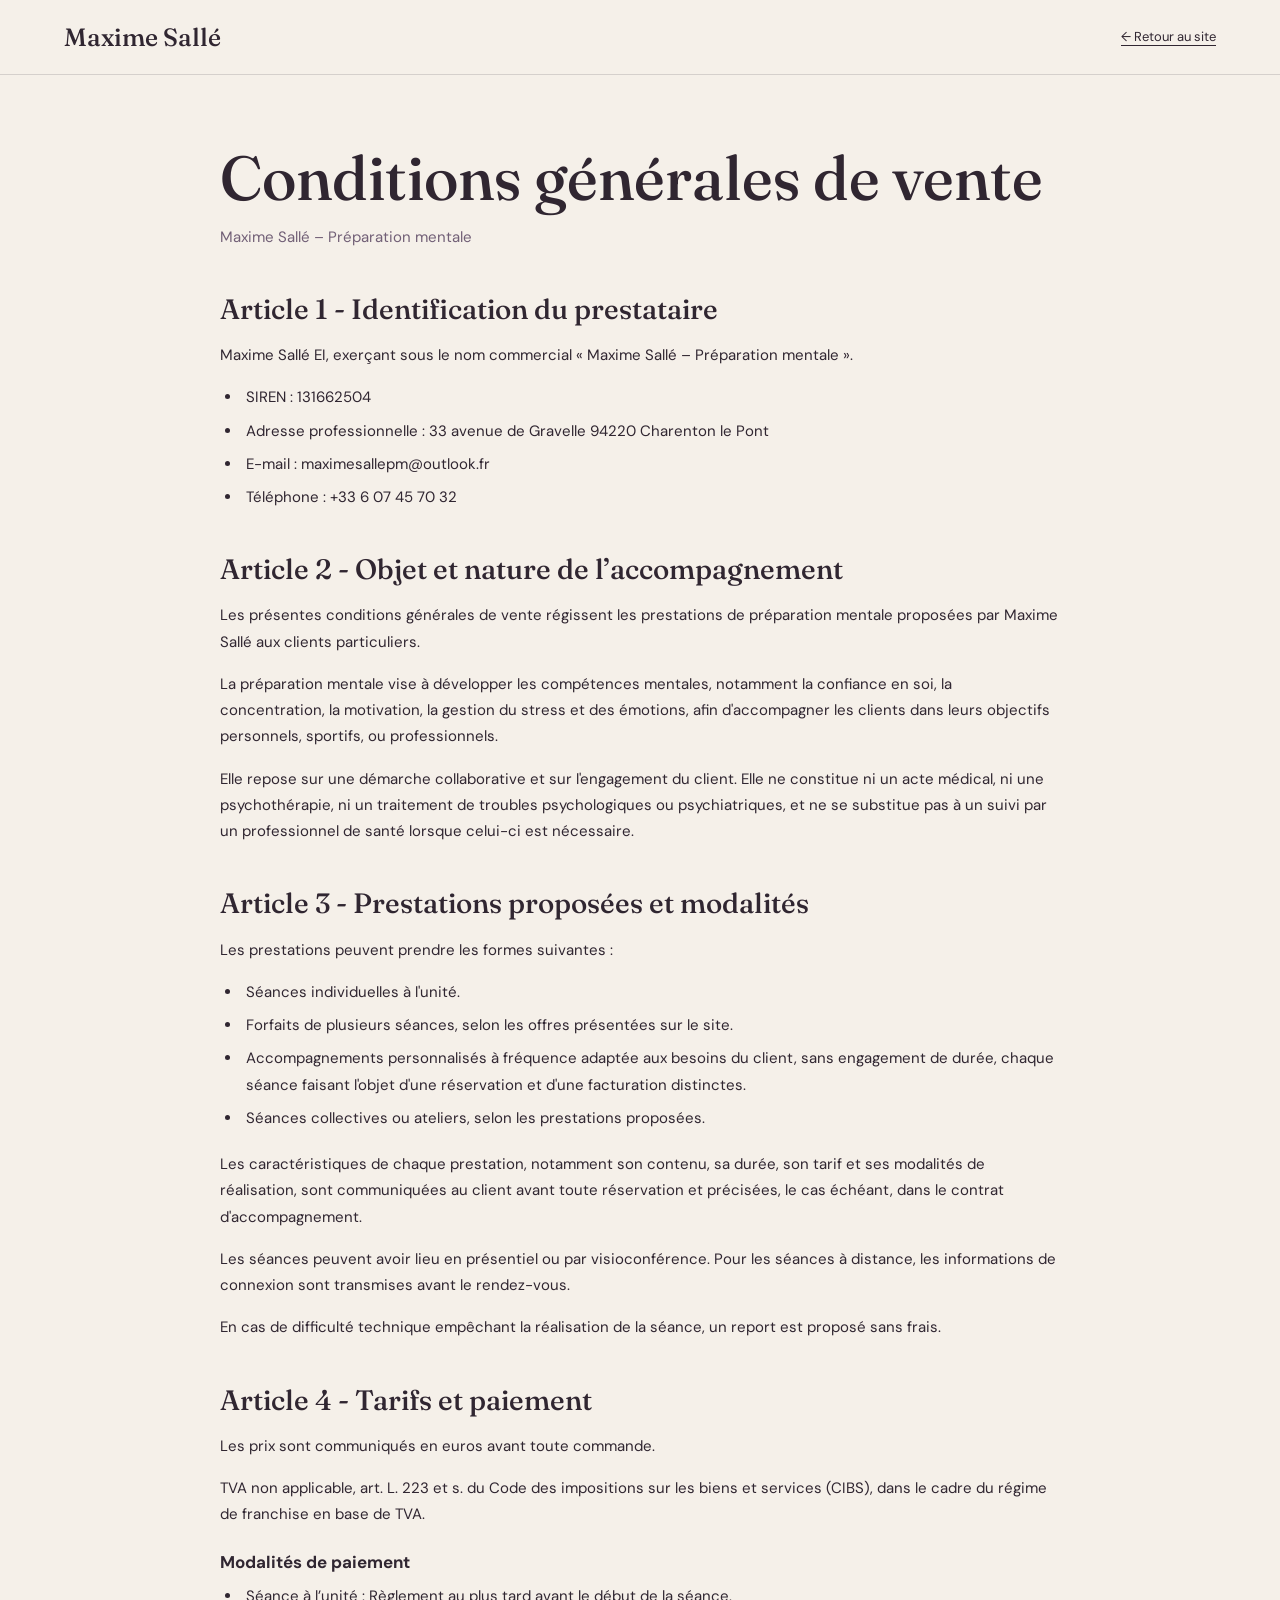
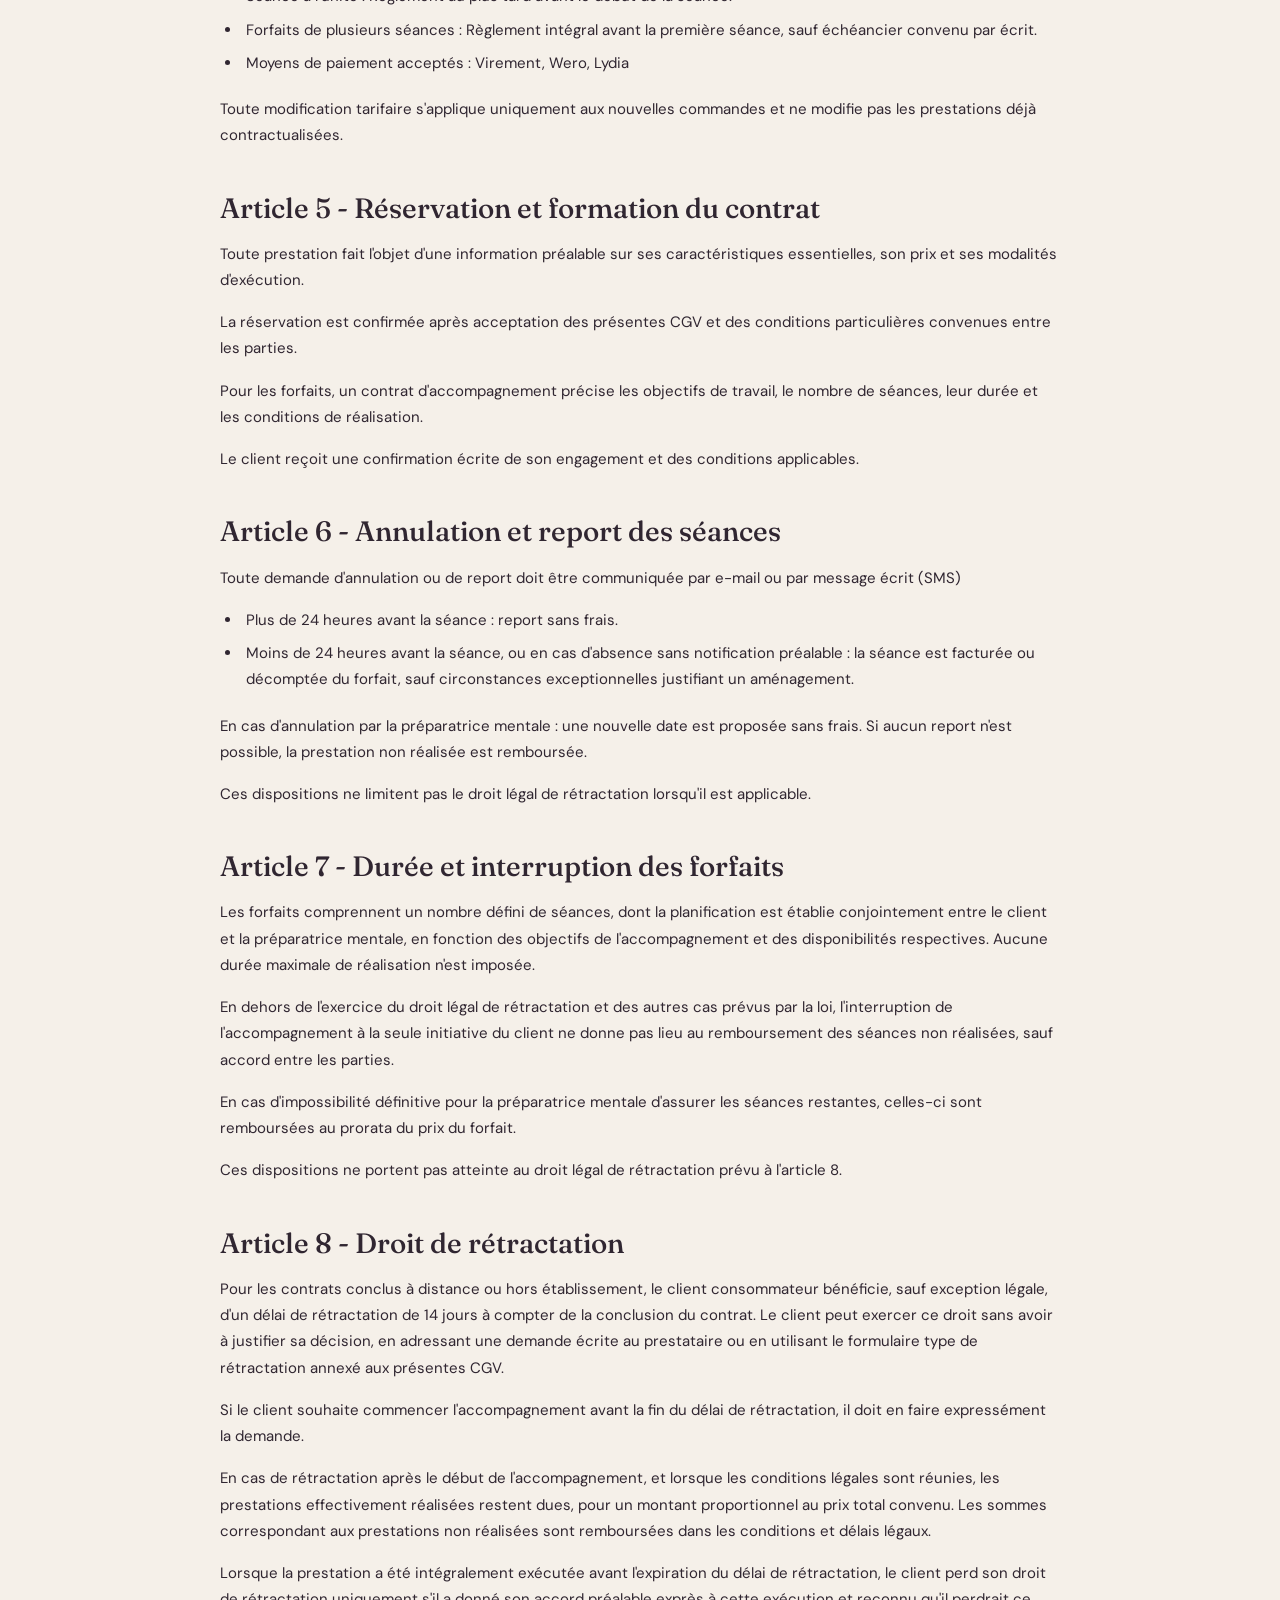
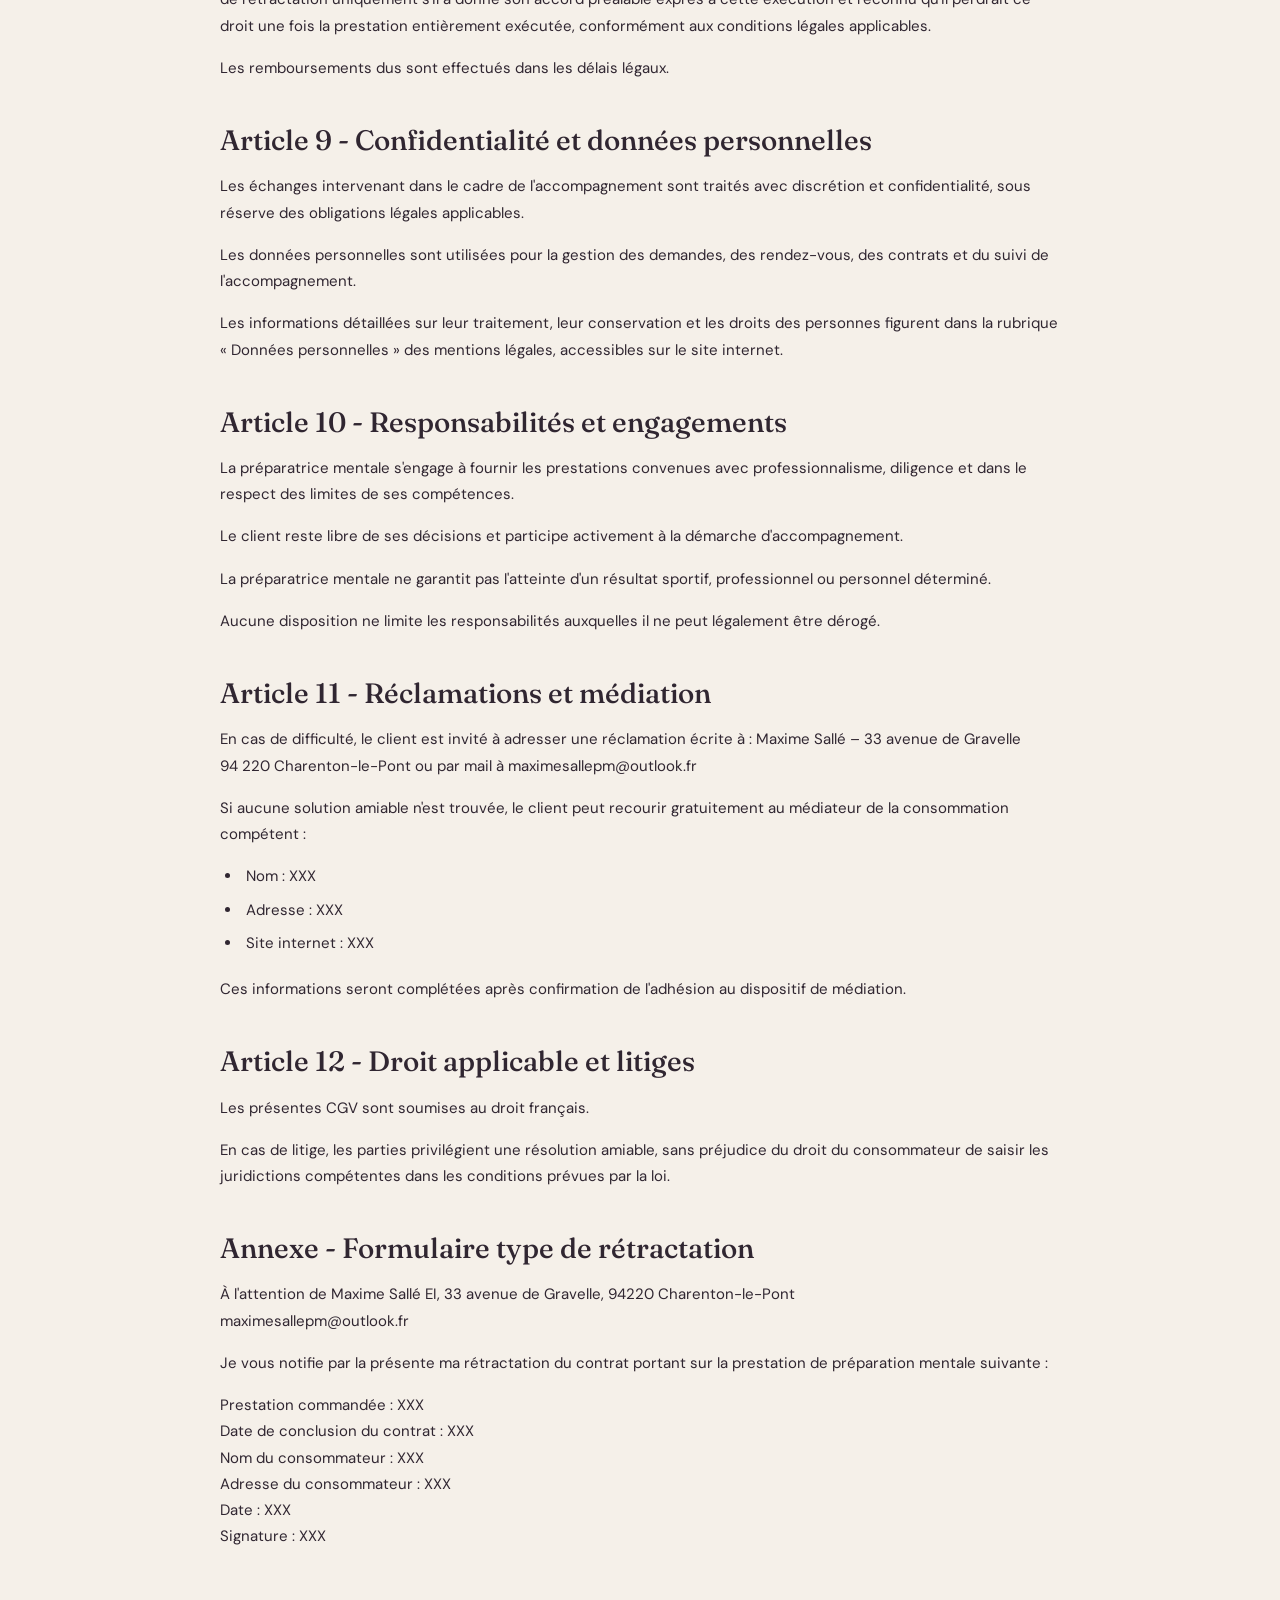
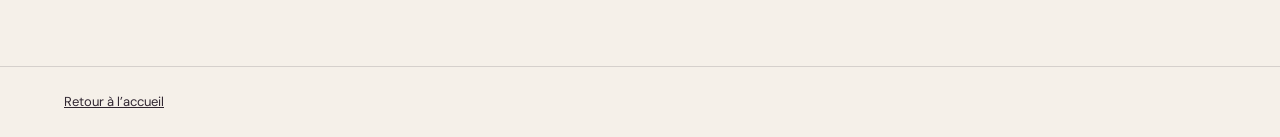
==== cgv.html @ 6e0a3f3b "Update cgv.html" ====
<!doctype html>
<html lang="fr">
<head>
<meta charset="utf-8">
<meta name="viewport" content="width=device-width,initial-scale=1">
<title>CGV — Maxime Sallé | Préparation mentale</title>
<meta name="description" content="Conditions générales de vente des prestations de préparation mentale de Maxime Sallé.">
<link rel="preconnect" href="https://fonts.googleapis.com">
<link rel="preconnect" href="https://fonts.gstatic.com" crossorigin>
<link href="https://fonts.googleapis.com/css2?family=DM+Sans:wght@400;500;600;700&family=Fraunces:opsz,wght@9..144,400;9..144,500;9..144,600&display=swap" rel="stylesheet">
<style>
:root{--paper:#f5f0e9;--ink:#302631;--coral:#e86d55;--serif:Fraunces,Georgia,serif;--sans:"DM Sans",Arial,sans-serif}
*{box-sizing:border-box}html{scroll-behavior:smooth}body{margin:0;background:var(--paper);color:var(--ink);font:400 15px/1.75 var(--sans)}
header{padding:22px clamp(22px,5vw,80px);border-bottom:1px solid rgba(48,38,49,.16);display:flex;justify-content:space-between;align-items:center;gap:20px}
.brand{font:500 25px/1.2 var(--serif);text-decoration:none;color:inherit}.back{font-size:13px;color:inherit;text-decoration:underline;text-underline-offset:4px}
main{max-width:890px;margin:0 auto;padding:65px 25px 100px}h1,h2{font-family:var(--serif);font-weight:500;line-height:1.22}h1{font-size:clamp(38px,5vw,62px);margin:0 0 8px}h2{font-size:clamp(22px,3vw,28px);margin:42px 0 16px}h3{font-size:17px;margin:20px 0 6px}p{margin:0 0 16px}ul{padding-left:22px;margin:0 0 20px}li{padding-left:4px;margin-bottom:7px}.subtitle{color:#715f76;margin-bottom:35px}footer{padding:24px clamp(22px,5vw,80px);border-top:1px solid rgba(48,38,49,.16);font-size:13px}footer a{color:inherit}
@media(max-width:700px){header{padding:20px 23px}.brand{font-size:21px}main{padding:44px 23px 70px}}
</style>
</head><body>
<header><a class="brand" href="index.html">Maxime Sallé</a><a class="back" href="index.html">← Retour au site</a></header>
<main><h1>Conditions générales de vente</h1>
<p class="subtitle">Maxime Sallé – Préparation mentale</p>
<h2>Article 1 - Identification du prestataire</h2>
<p>Maxime Sallé EI, exerçant sous le nom commercial « Maxime Sallé – Préparation mentale ».</p>
<ul>
<li>SIREN : 131662504</li>
<li>Adresse professionnelle : 33 avenue de Gravelle 94220 Charenton le Pont</li>
<li>E-mail : maximesallepm@outlook.fr</li>
<li>Téléphone : +33 6 07 45 70 32</li>
</ul>
<h2>Article 2 - Objet et nature de l’accompagnement</h2>
<p>Les présentes conditions générales de vente régissent les prestations de préparation mentale proposées par Maxime Sallé aux clients particuliers.</p>
<p>La préparation mentale vise à développer les compétences mentales, notamment la confiance en soi, la concentration, la motivation, la gestion du stress et des émotions, afin d&#x27;accompagner les clients dans leurs objectifs personnels, sportifs, ou professionnels.</p>
<p>Elle repose sur une démarche collaborative et sur l&#x27;engagement du client. Elle ne constitue ni un acte médical, ni une psychothérapie, ni un traitement de troubles psychologiques ou psychiatriques, et ne se substitue pas à un suivi par un professionnel de santé lorsque celui-ci est nécessaire.</p>
<h2>Article 3 - Prestations proposées et modalités</h2>
<p>Les prestations peuvent prendre les formes suivantes :</p>
<ul>
<li>Séances individuelles à l&#x27;unité.</li>
<li>Forfaits de plusieurs séances, selon les offres présentées sur le site.</li>
<li>Accompagnements personnalisés à fréquence adaptée aux besoins du client, sans engagement de durée, chaque séance faisant l&#x27;objet d&#x27;une réservation et d&#x27;une facturation distinctes.</li>
<li>Séances collectives ou ateliers, selon les prestations proposées.</li>
</ul>
<p>Les caractéristiques de chaque prestation, notamment son contenu, sa durée, son tarif et ses modalités de réalisation, sont communiquées au client avant toute réservation et précisées, le cas échéant, dans le contrat d&#x27;accompagnement.</p>
<p>Les séances peuvent avoir lieu en présentiel ou par visioconférence. Pour les séances à distance, les informations de connexion sont transmises avant le rendez-vous.</p>
<p>En cas de difficulté technique empêchant la réalisation de la séance, un report est proposé sans frais.</p>
<h2>Article 4 - Tarifs et paiement</h2>
<p>Les prix sont communiqués en euros avant toute commande.</p>
<p>TVA non applicable, art. L. 223 et s. du Code des impositions sur les biens et services (CIBS), dans le cadre du régime de franchise en base de TVA.</p>
<h3>Modalités de paiement</h3>
<ul>
<li>Séance à l’unité : Règlement au plus tard avant le début de la séance.</li>
<li>Forfaits de plusieurs séances : Règlement intégral avant la première séance, sauf échéancier convenu par écrit.</li>
<li>Moyens de paiement acceptés : Virement, Wero, Lydia</li>
</ul>
<p>Toute modification tarifaire s&#x27;applique uniquement aux nouvelles commandes et ne modifie pas les prestations déjà contractualisées.</p>
<h2>Article 5 - Réservation et formation du contrat</h2>
<p>Toute prestation fait l&#x27;objet d&#x27;une information préalable sur ses caractéristiques essentielles, son prix et ses modalités d&#x27;exécution.</p>
<p>La réservation est confirmée après acceptation des présentes CGV et des conditions particulières convenues entre les parties.</p>
<p>Pour les forfaits, un contrat d&#x27;accompagnement précise les objectifs de travail, le nombre de séances, leur durée et les conditions de réalisation.</p>
<p>Le client reçoit une confirmation écrite de son engagement et des conditions applicables.</p>
<h2>Article 6 - Annulation et report des séances</h2>
<p>Toute demande d&#x27;annulation ou de report doit être communiquée par e-mail ou par message écrit (SMS)</p>
<ul>
<li>Plus de 24 heures avant la séance : report sans frais.</li>
<li>Moins de 24 heures avant la séance, ou en cas d&#x27;absence sans notification préalable : la séance est facturée ou décomptée du forfait, sauf circonstances exceptionnelles justifiant un aménagement.</li>
</ul>
<p>En cas d&#x27;annulation par la préparatrice mentale : une nouvelle date est proposée sans frais. Si aucun report n&#x27;est possible, la prestation non réalisée est remboursée.</p>
<p>Ces dispositions ne limitent pas le droit légal de rétractation lorsqu&#x27;il est applicable.</p>
<h2>Article 7 - Durée et interruption des forfaits</h2>
<p>Les forfaits comprennent un nombre défini de séances, dont la planification est établie conjointement entre le client et la préparatrice mentale, en fonction des objectifs de l&#x27;accompagnement et des disponibilités respectives. Aucune durée maximale de réalisation n&#x27;est imposée.</p>
<p>En dehors de l&#x27;exercice du droit légal de rétractation et des autres cas prévus par la loi, l&#x27;interruption de l&#x27;accompagnement à la seule initiative du client ne donne pas lieu au remboursement des séances non réalisées, sauf accord entre les parties.</p>
<p>En cas d&#x27;impossibilité définitive pour la préparatrice mentale d&#x27;assurer les séances restantes, celles-ci sont remboursées au prorata du prix du forfait.</p>
<p>Ces dispositions ne portent pas atteinte au droit légal de rétractation prévu à l&#x27;article 8.</p>
<h2>Article 8 - Droit de rétractation</h2>
<p>Pour les contrats conclus à distance ou hors établissement, le client consommateur bénéficie, sauf exception légale, d&#x27;un délai de rétractation de 14 jours à compter de la conclusion du contrat. Le client peut exercer ce droit sans avoir à justifier sa décision, en adressant une demande écrite au prestataire ou en utilisant le formulaire type de rétractation annexé aux présentes CGV.</p>
<p>Si le client souhaite commencer l&#x27;accompagnement avant la fin du délai de rétractation, il doit en faire expressément la demande.</p>
<p>En cas de rétractation après le début de l&#x27;accompagnement, et lorsque les conditions légales sont réunies, les prestations effectivement réalisées restent dues, pour un montant proportionnel au prix total convenu. Les sommes correspondant aux prestations non réalisées sont remboursées dans les conditions et délais légaux.</p>
<p>Lorsque la prestation a été intégralement exécutée avant l&#x27;expiration du délai de rétractation, le client perd son droit de rétractation uniquement s&#x27;il a donné son accord préalable exprès à cette exécution et reconnu qu&#x27;il perdrait ce droit une fois la prestation entièrement exécutée, conformément aux conditions légales applicables.</p>
<p>Les remboursements dus sont effectués dans les délais légaux.</p>
<h2>Article 9 - Confidentialité et données personnelles</h2>
<p>Les échanges intervenant dans le cadre de l&#x27;accompagnement sont traités avec discrétion et confidentialité, sous réserve des obligations légales applicables.</p>
<p>Les données personnelles sont utilisées pour la gestion des demandes, des rendez-vous, des contrats et du suivi de l&#x27;accompagnement.</p>
<p>Les informations détaillées sur leur traitement, leur conservation et les droits des personnes figurent dans la rubrique « Données personnelles » des mentions légales, accessibles sur le site internet.</p>
<h2>Article 10 - Responsabilités et engagements</h2>
<p>La préparatrice mentale s&#x27;engage à fournir les prestations convenues avec professionnalisme, diligence et dans le respect des limites de ses compétences.</p>
<p>Le client reste libre de ses décisions et participe activement à la démarche d&#x27;accompagnement.</p>
<p>La préparatrice mentale ne garantit pas l&#x27;atteinte d&#x27;un résultat sportif, professionnel ou personnel déterminé.</p>
<p>Aucune disposition ne limite les responsabilités auxquelles il ne peut légalement être dérogé.</p>
<h2>Article 11 - Réclamations et médiation</h2>
<p>En cas de difficulté, le client est invité à adresser une réclamation écrite à : Maxime Sallé – 33 avenue de Gravelle 94 220 Charenton-le-Pont ou par mail à maximesallepm@outlook.fr</p>
<p>Si aucune solution amiable n&#x27;est trouvée, le client peut recourir gratuitement au médiateur de la consommation compétent :</p>
<ul>
<li>Nom : XXX</li>
<li>Adresse : XXX</li>
<li>Site internet : XXX</li>
</ul>
<p>Ces informations seront complétées après confirmation de l&#x27;adhésion au dispositif de médiation.</p>
<h2>Article 12 - Droit applicable et litiges</h2>
<p>Les présentes CGV sont soumises au droit français.</p>
<p>En cas de litige, les parties privilégient une résolution amiable, sans préjudice du droit du consommateur de saisir les juridictions compétentes dans les conditions prévues par la loi.</p>
<h2>Annexe - Formulaire type de rétractation</h2>
<p>À l&#x27;attention de Maxime Sallé EI, 33 avenue de Gravelle, 94220 Charenton-le-Pont<br>maximesallepm@outlook.fr</p>
<p>Je vous notifie par la présente ma rétractation du contrat portant sur la prestation de préparation mentale suivante :</p>
<p>Prestation commandée : XXX<br>Date de conclusion du contrat : XXX<br>Nom du consommateur : XXX<br>Adresse du consommateur : XXX<br>Date : XXX<br>Signature : XXX</p>
</main><footer><a href="index.html">Retour à l’accueil</a></footer></body></html>
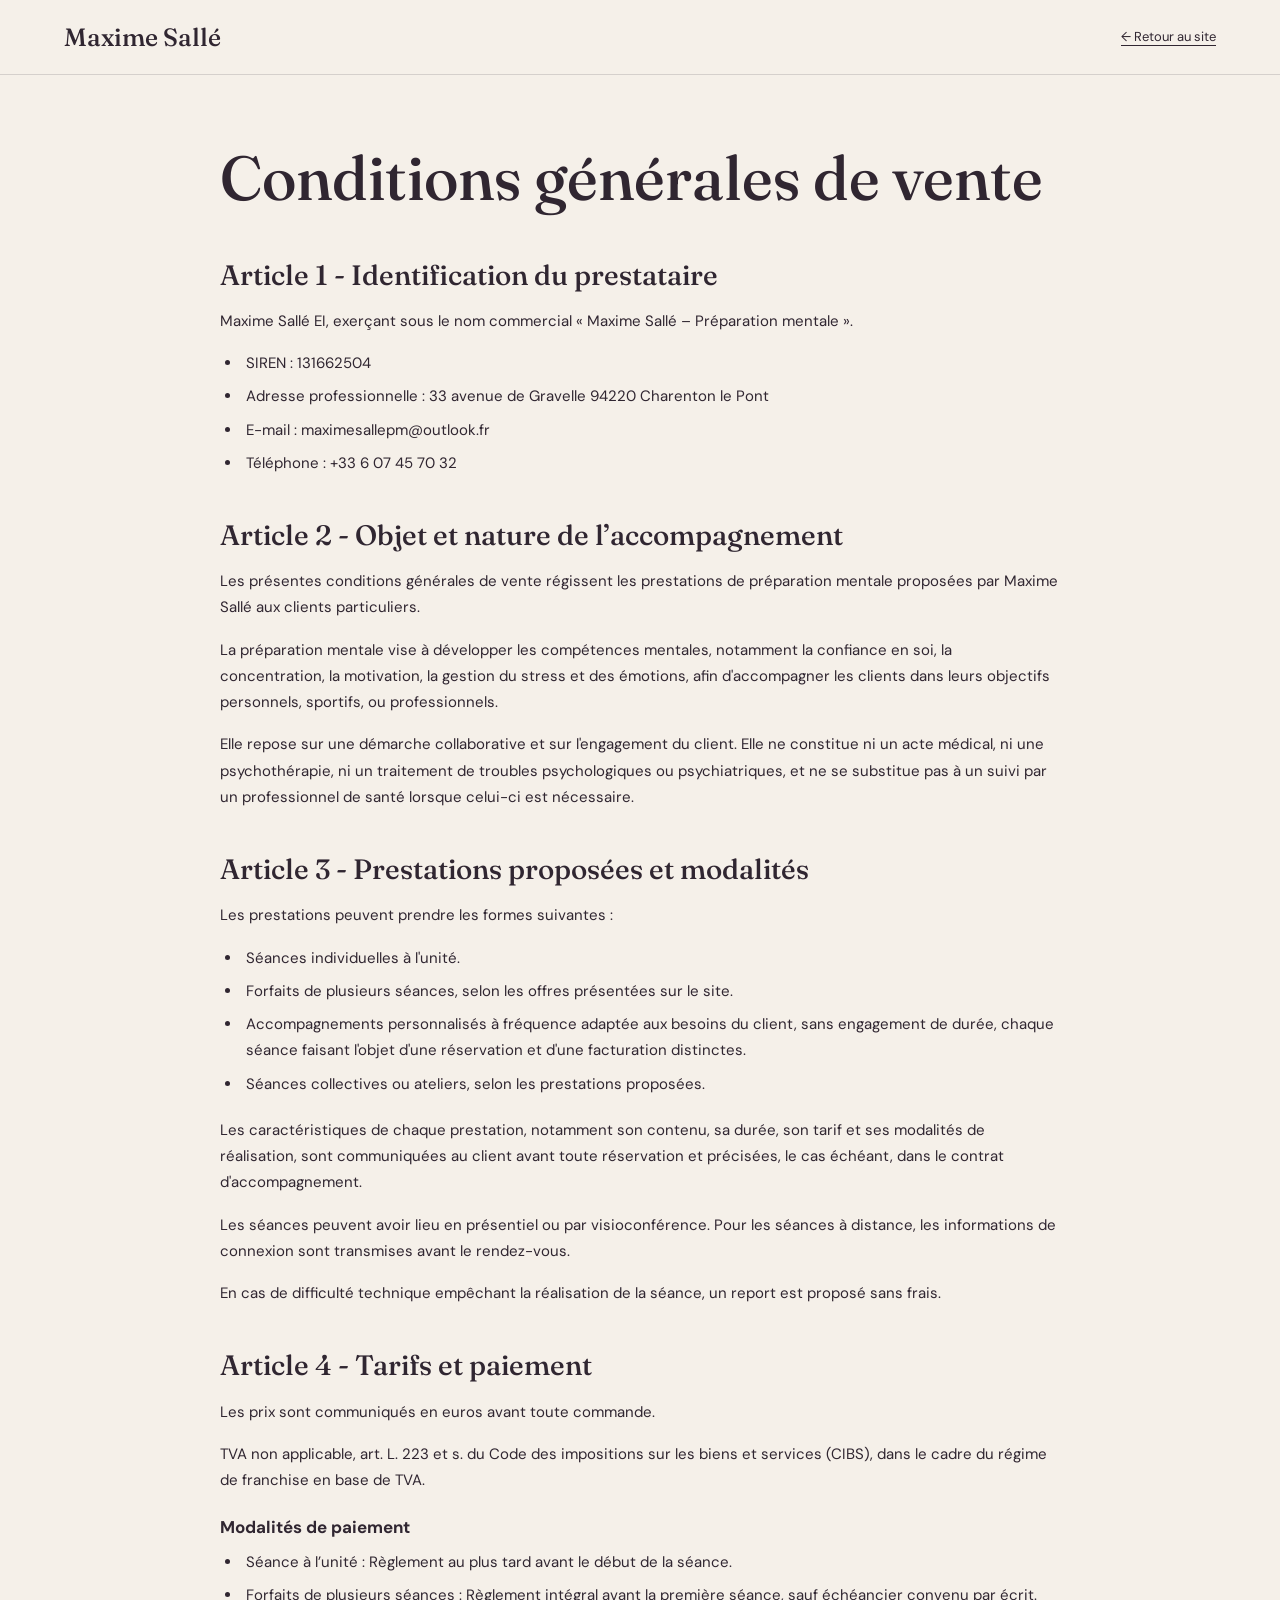
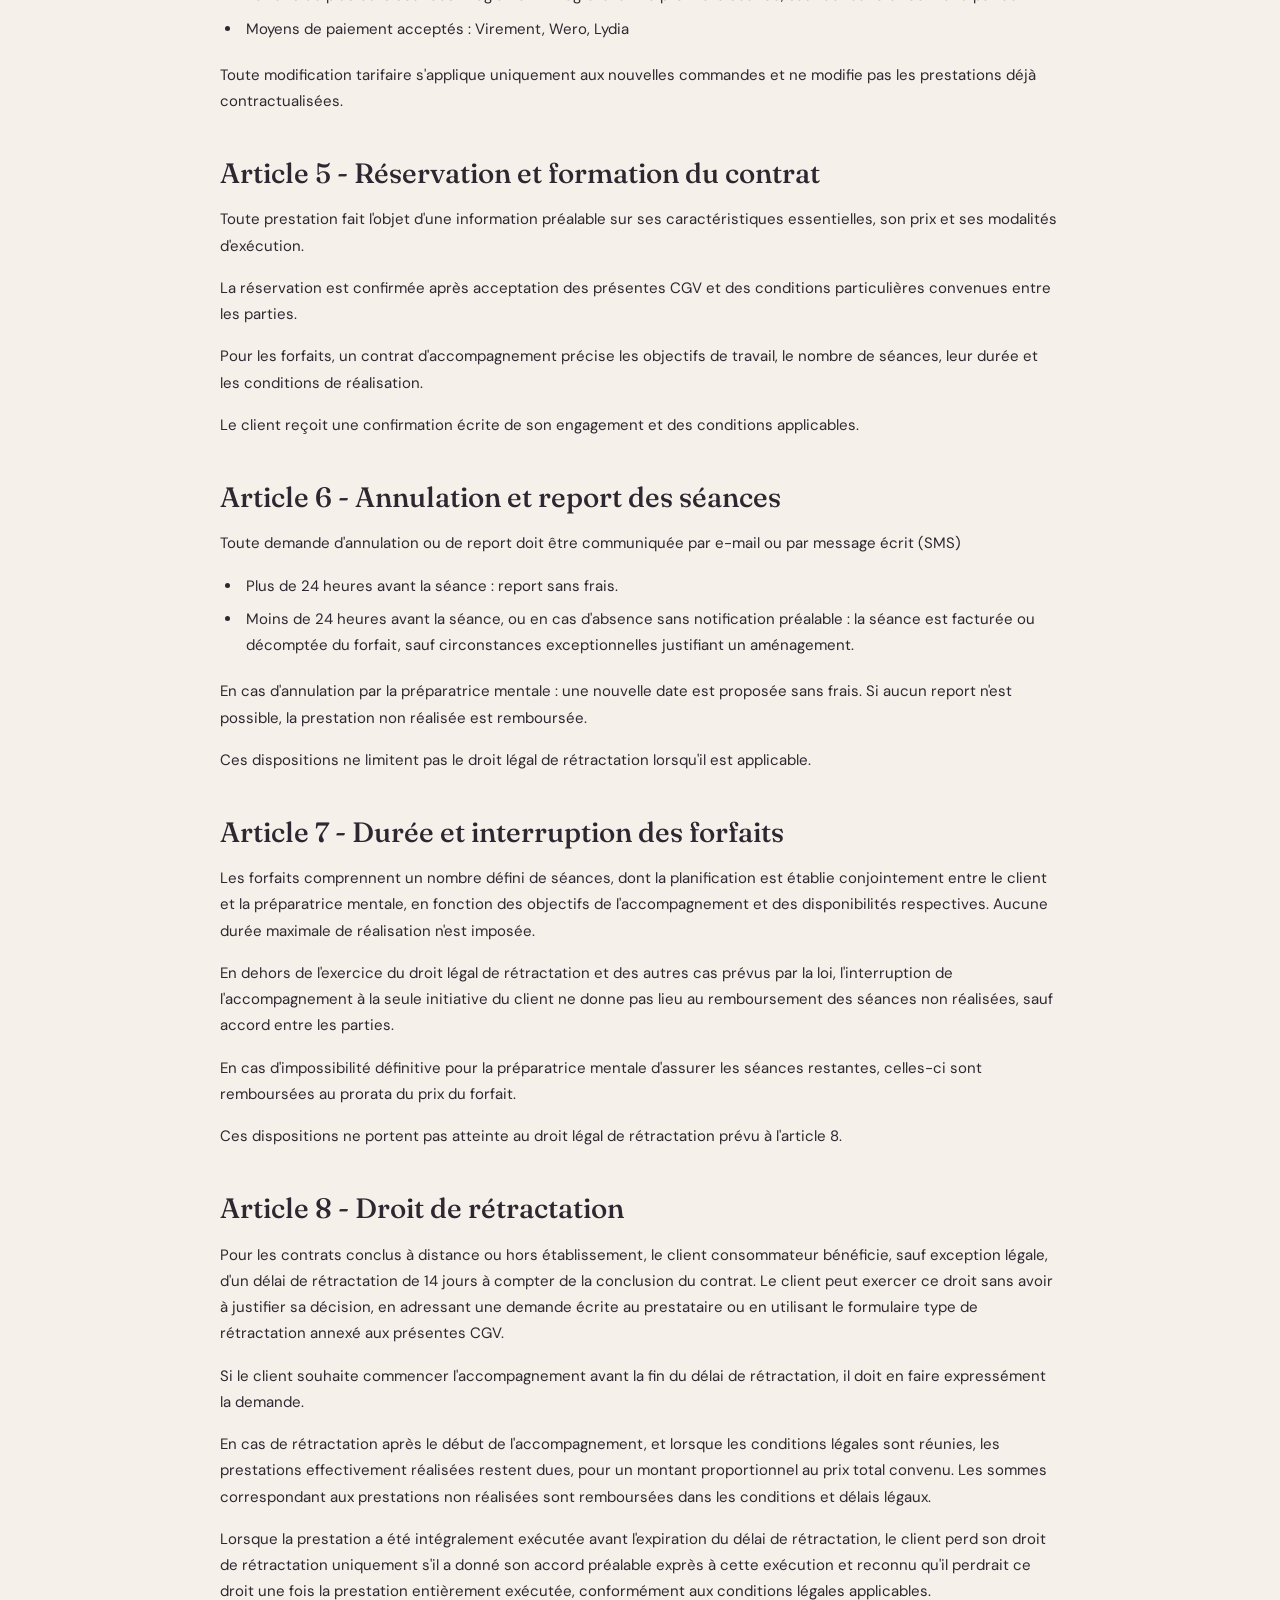
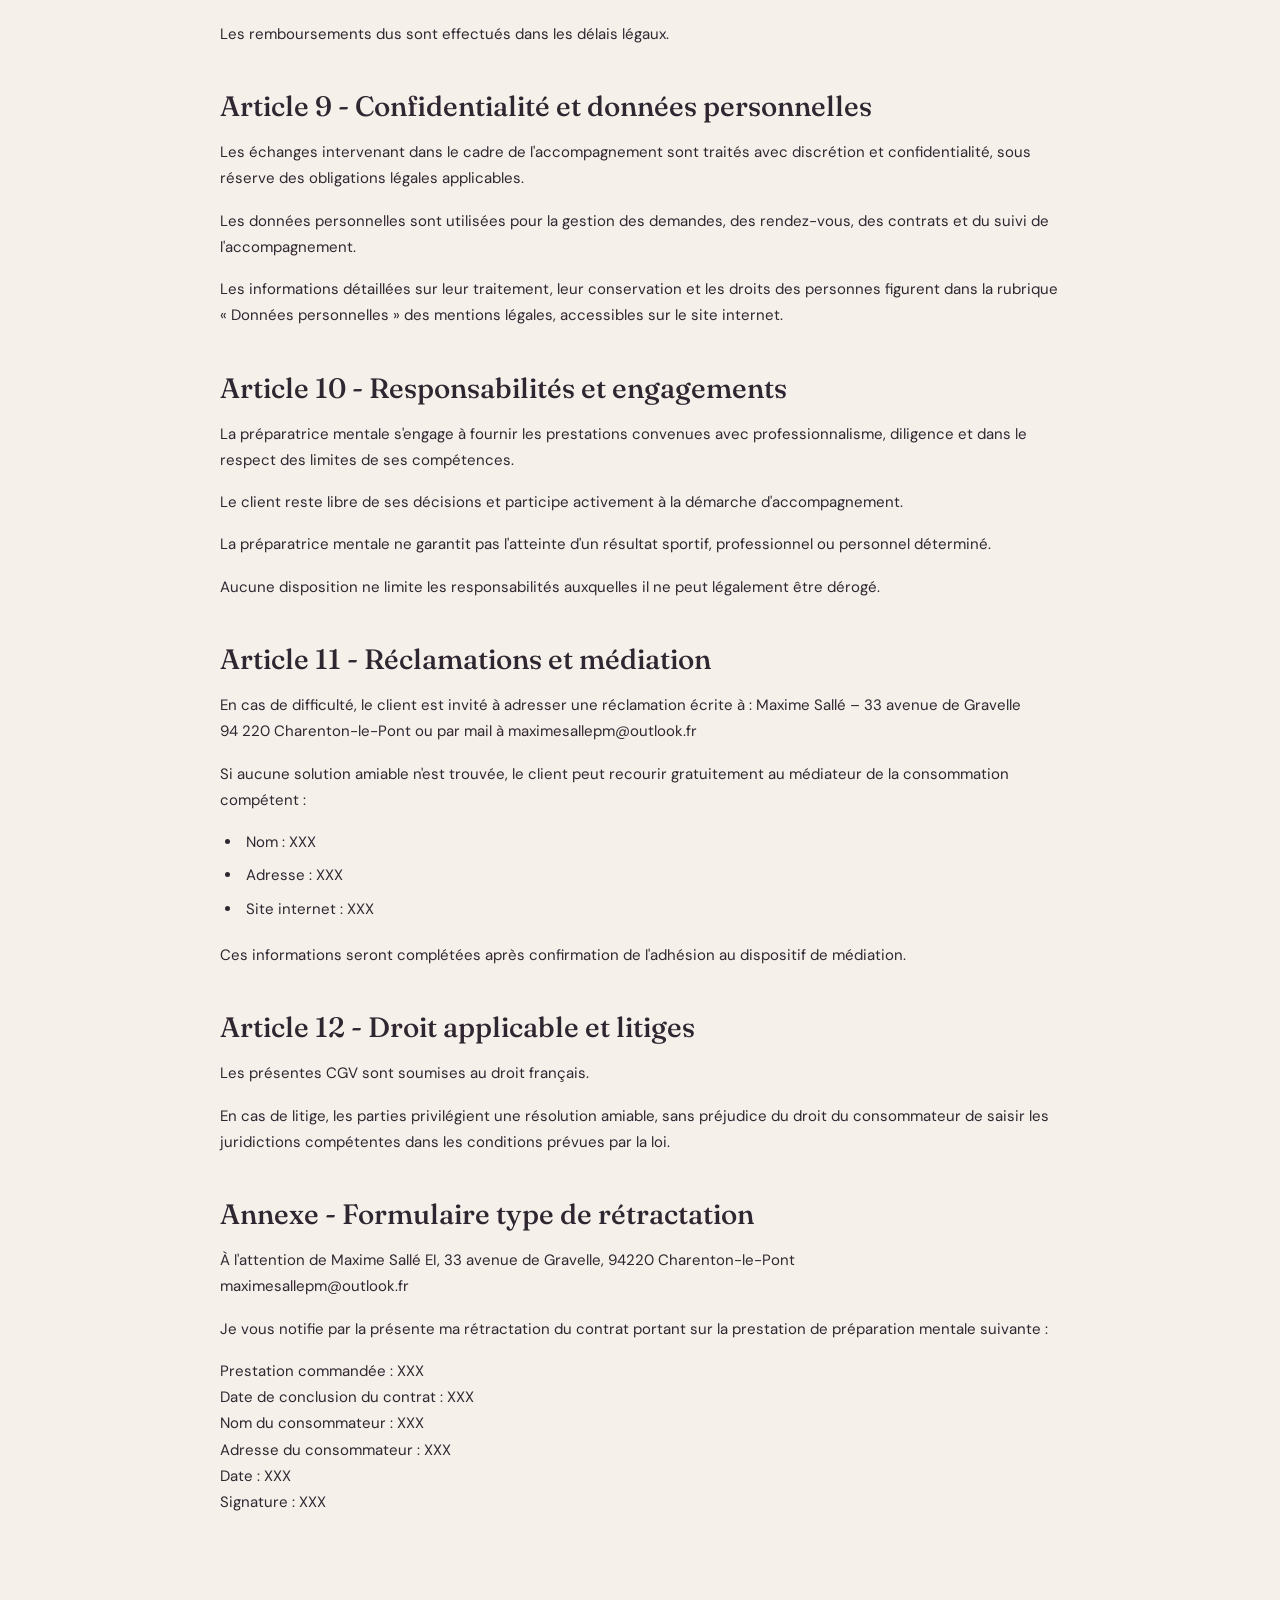
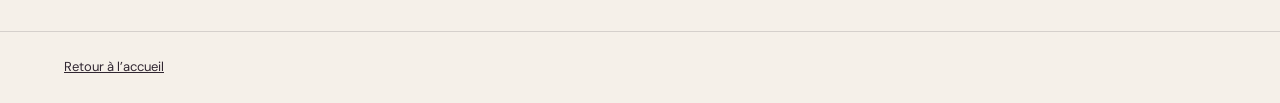
==== commit 0fa27374: "Update cgv.html" ====
--- a/cgv.html
+++ b/cgv.html
@@ -19,7 +19,7 @@
 </head><body>
 <header><a class="brand" href="index.html">Maxime Sallé</a><a class="back" href="index.html">← Retour au site</a></header>
 <main><h1>Conditions générales de vente</h1>
-<p class="subtitle">Maxime Sallé – Préparation mentale</p>
+
 <h2>Article 1 - Identification du prestataire</h2>
 <p>Maxime Sallé EI, exerçant sous le nom commercial « Maxime Sallé – Préparation mentale ».</p>
 <ul>
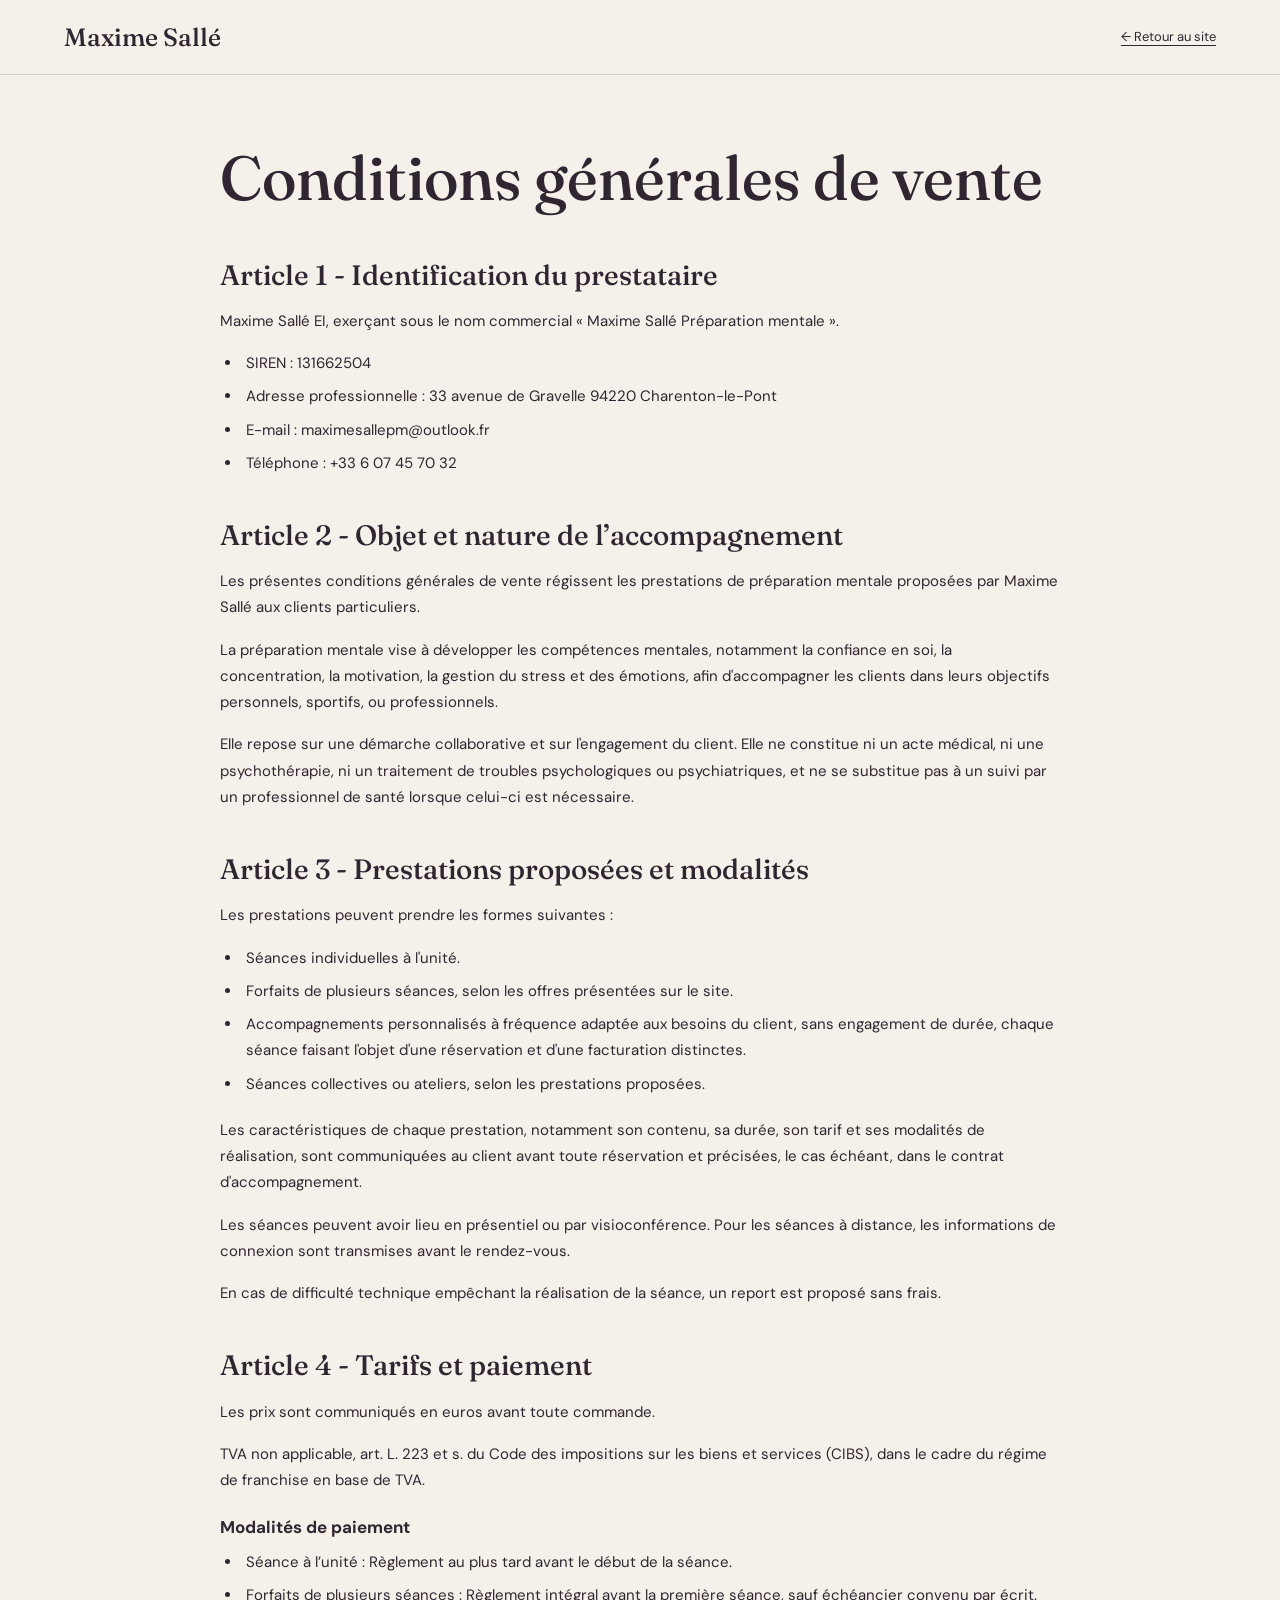
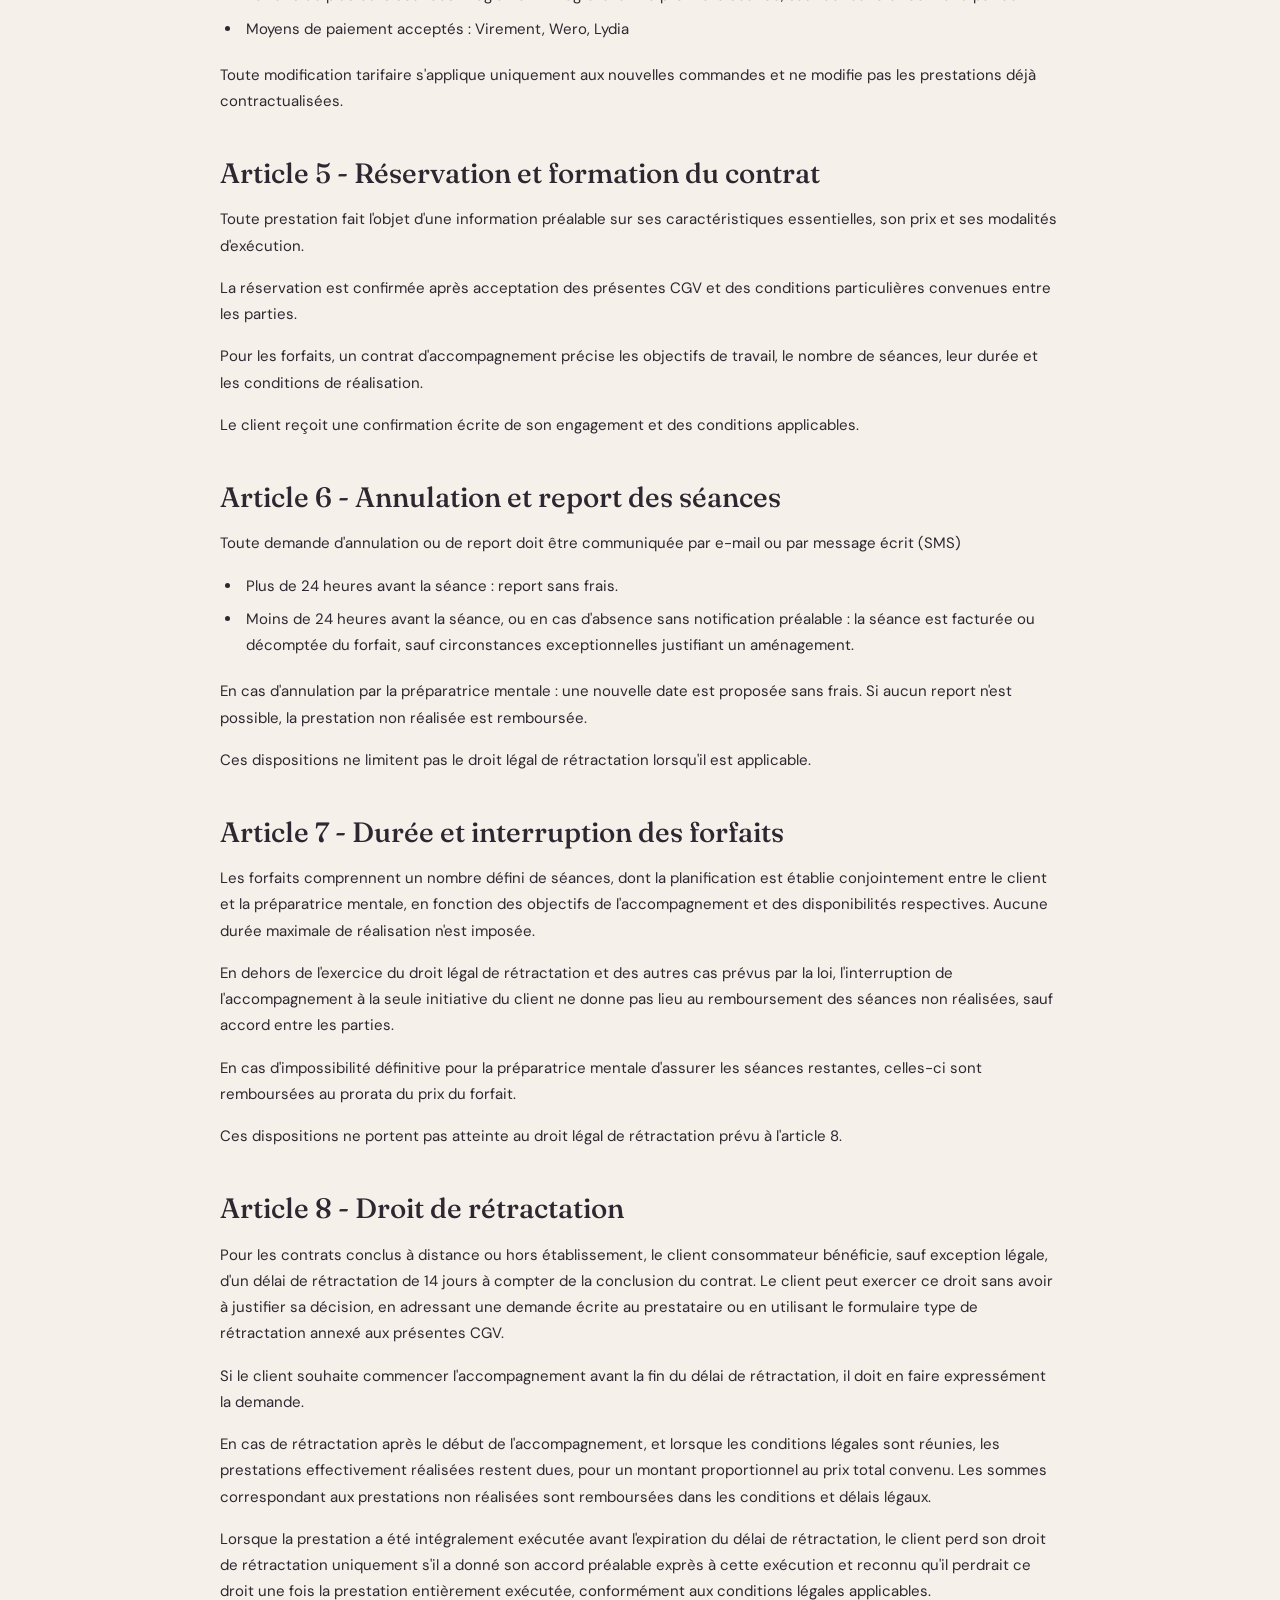
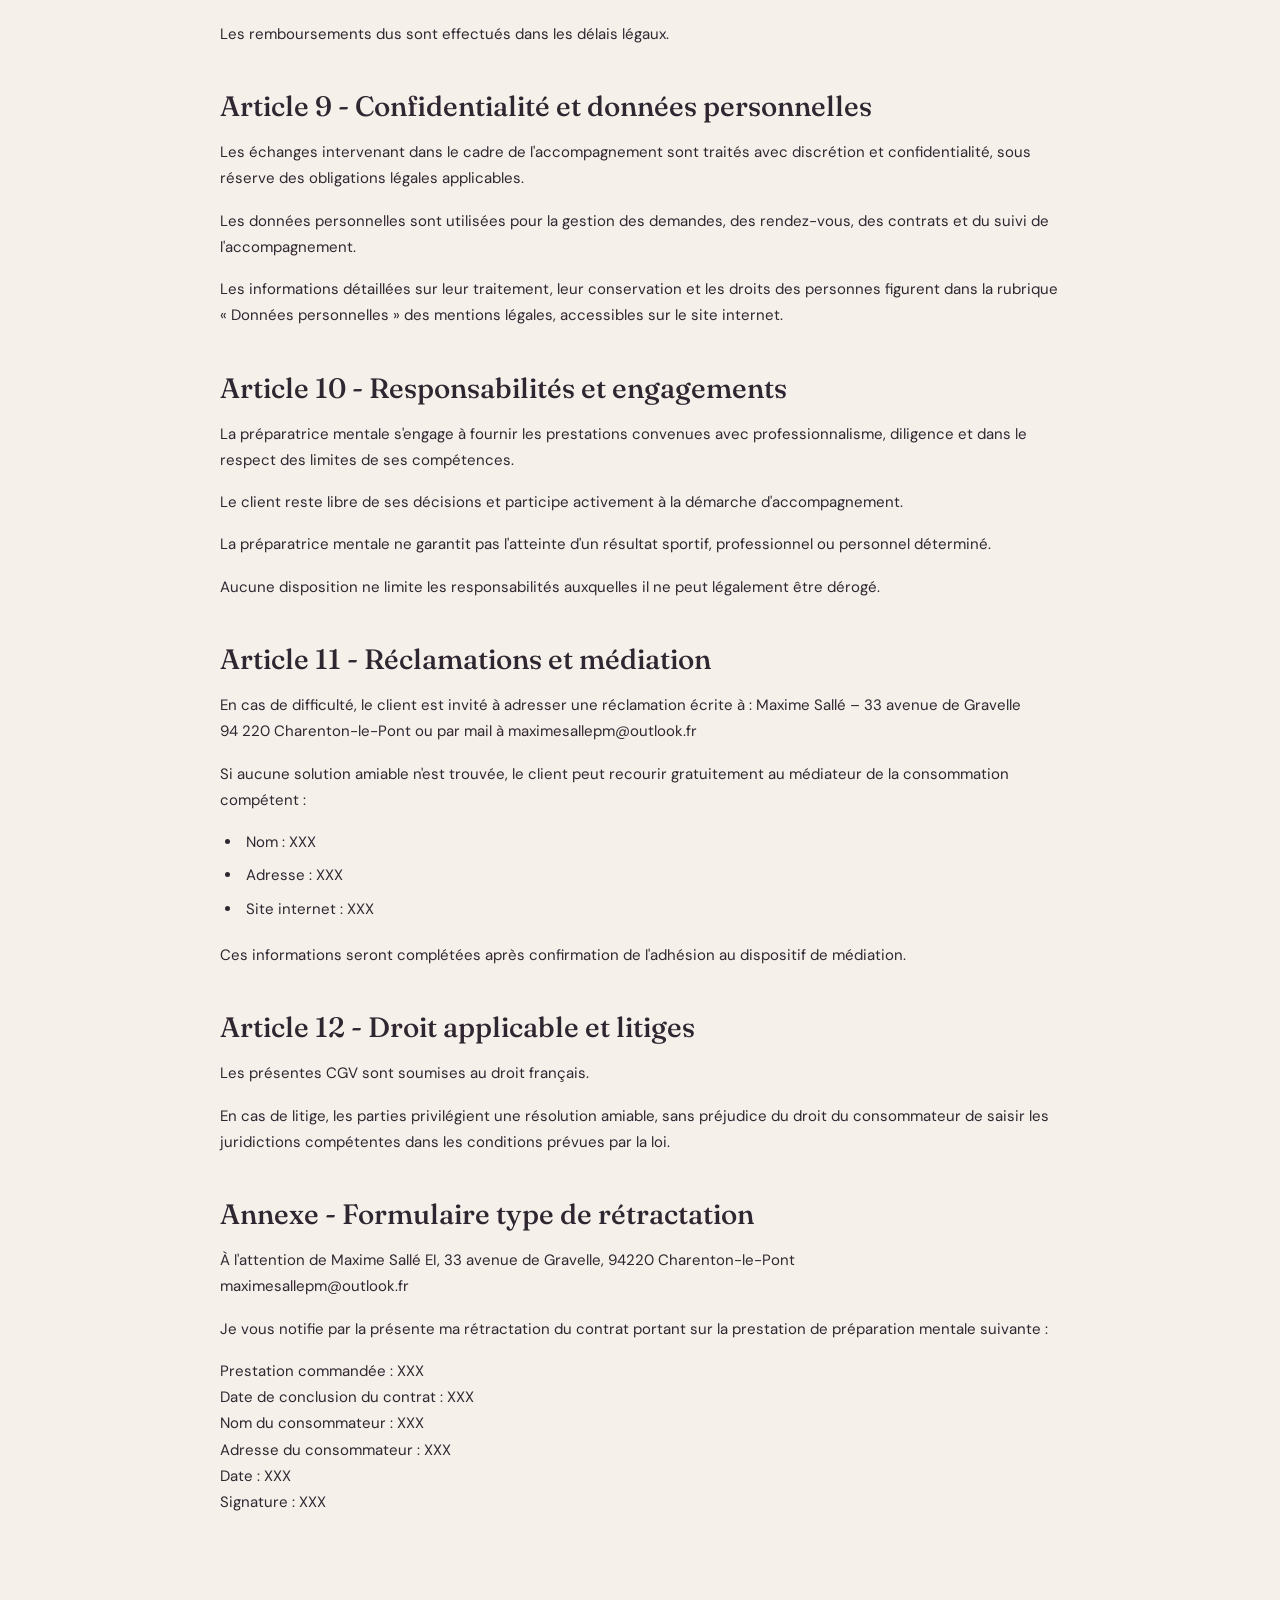
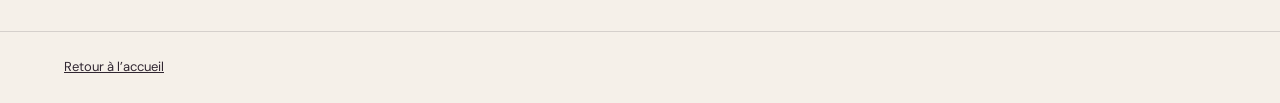
==== commit 9eaee0bf: "Update cgv.html" ====
--- a/cgv.html
+++ b/cgv.html
@@ -21,10 +21,10 @@
 <main><h1>Conditions générales de vente</h1>
 
 <h2>Article 1 - Identification du prestataire</h2>
-<p>Maxime Sallé EI, exerçant sous le nom commercial « Maxime Sallé – Préparation mentale ».</p>
+<p>Maxime Sallé EI, exerçant sous le nom commercial « Maxime Sallé Préparation mentale ».</p>
 <ul>
 <li>SIREN : 131662504</li>
-<li>Adresse professionnelle : 33 avenue de Gravelle 94220 Charenton le Pont</li>
+<li>Adresse professionnelle : 33 avenue de Gravelle 94220 Charenton-le-Pont</li>
 <li>E-mail : maximesallepm@outlook.fr</li>
 <li>Téléphone : +33 6 07 45 70 32</li>
 </ul>
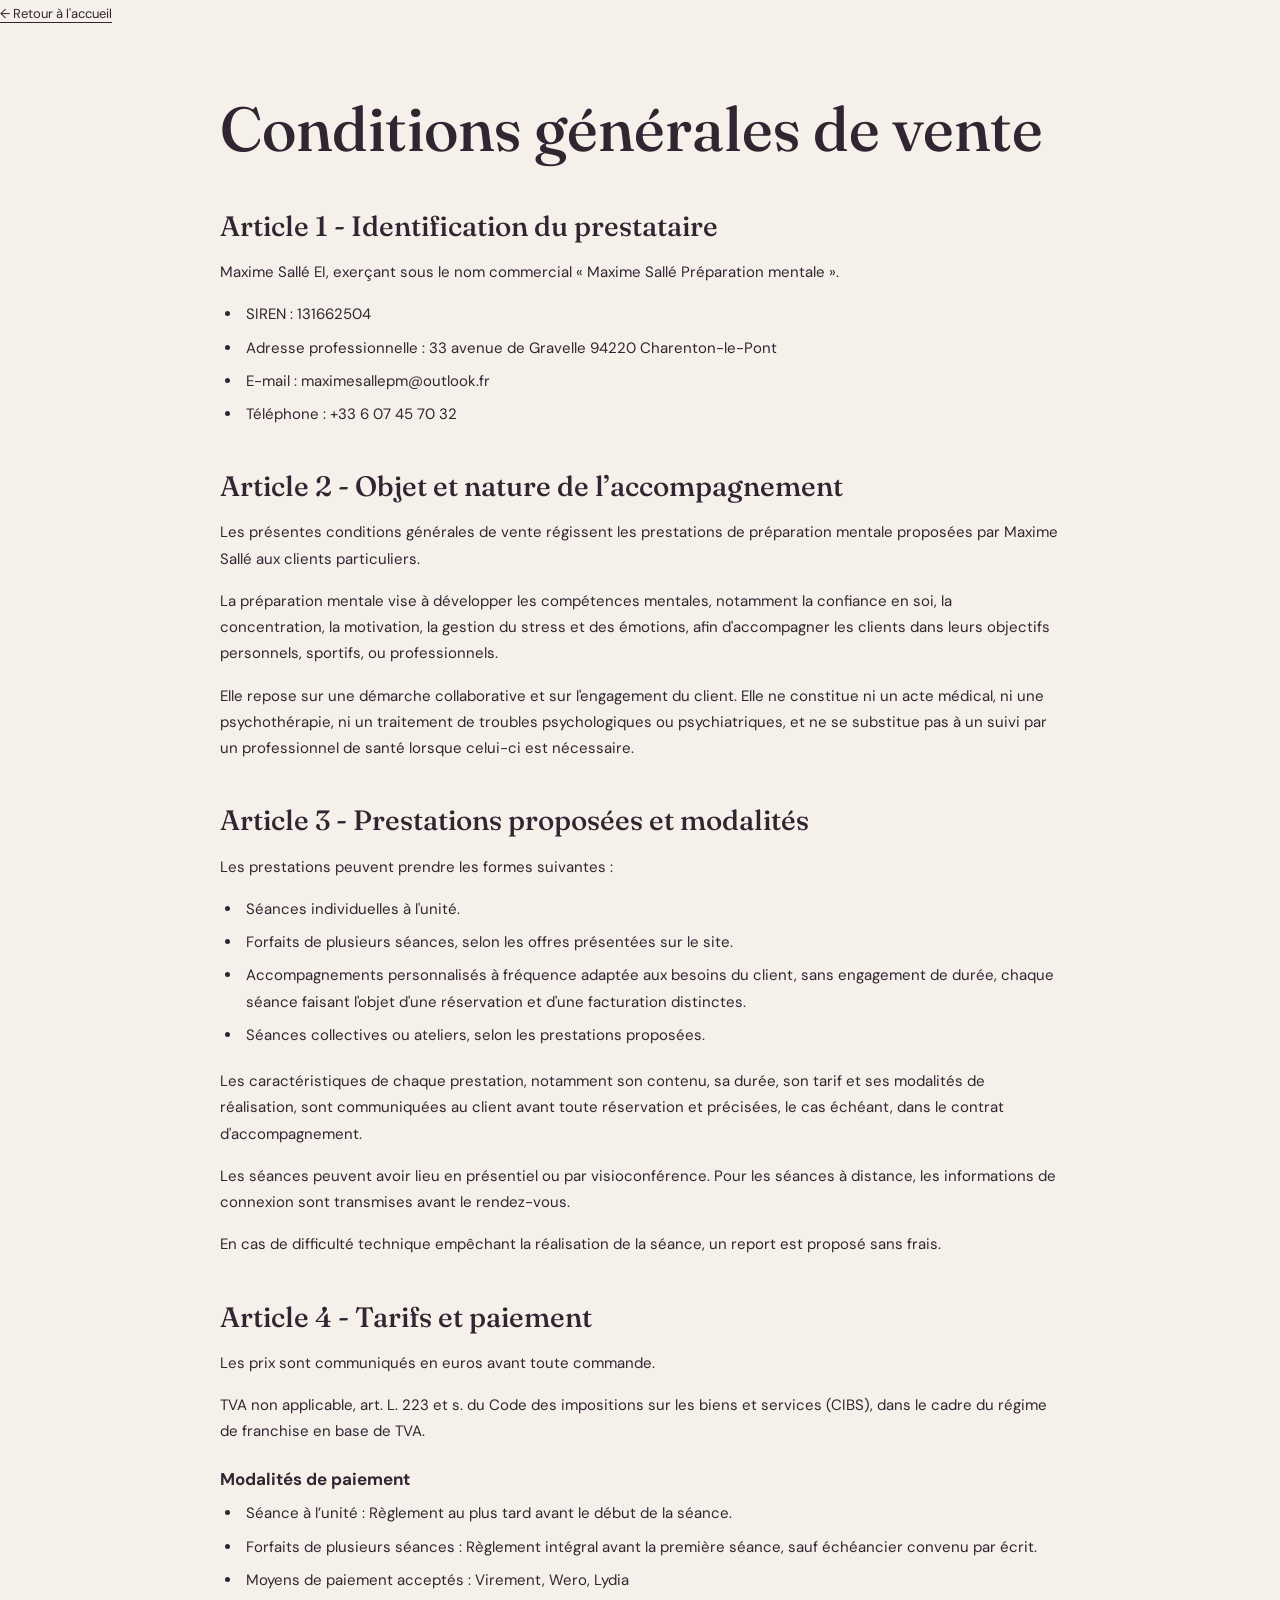
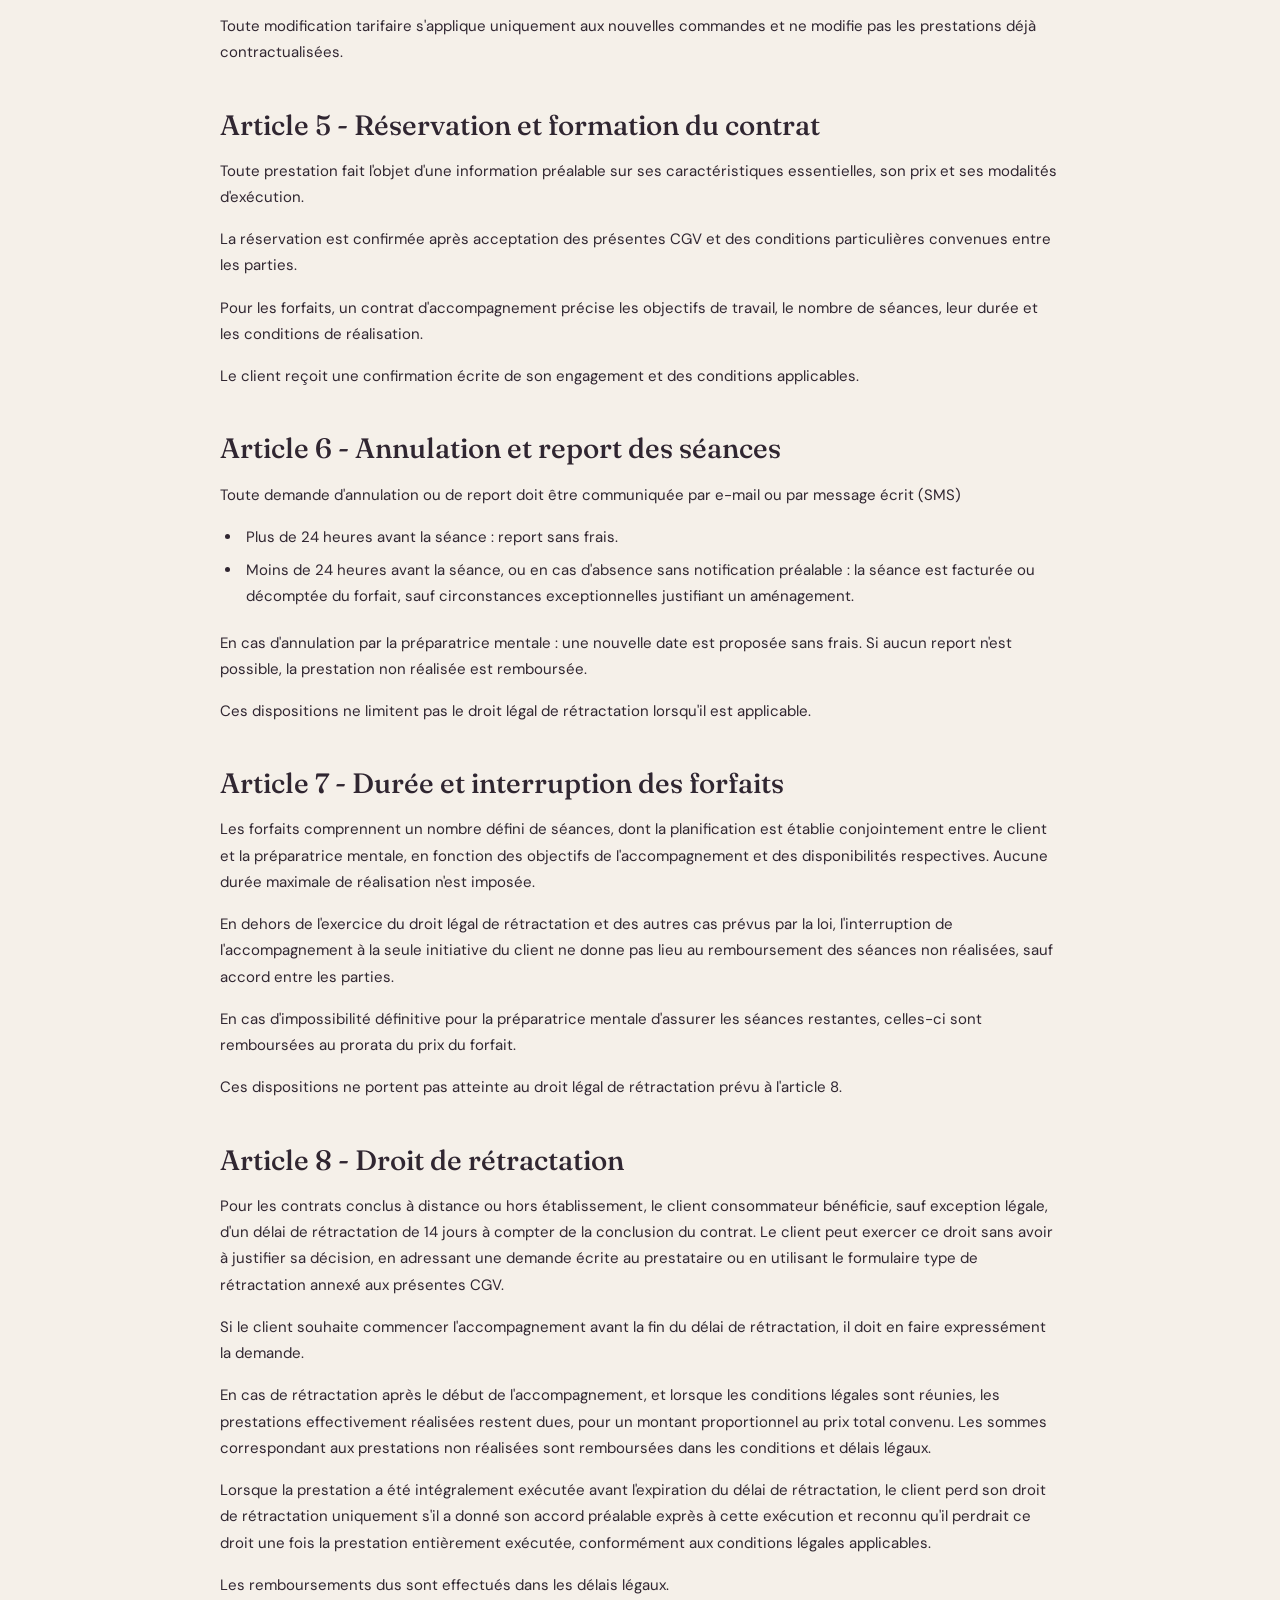
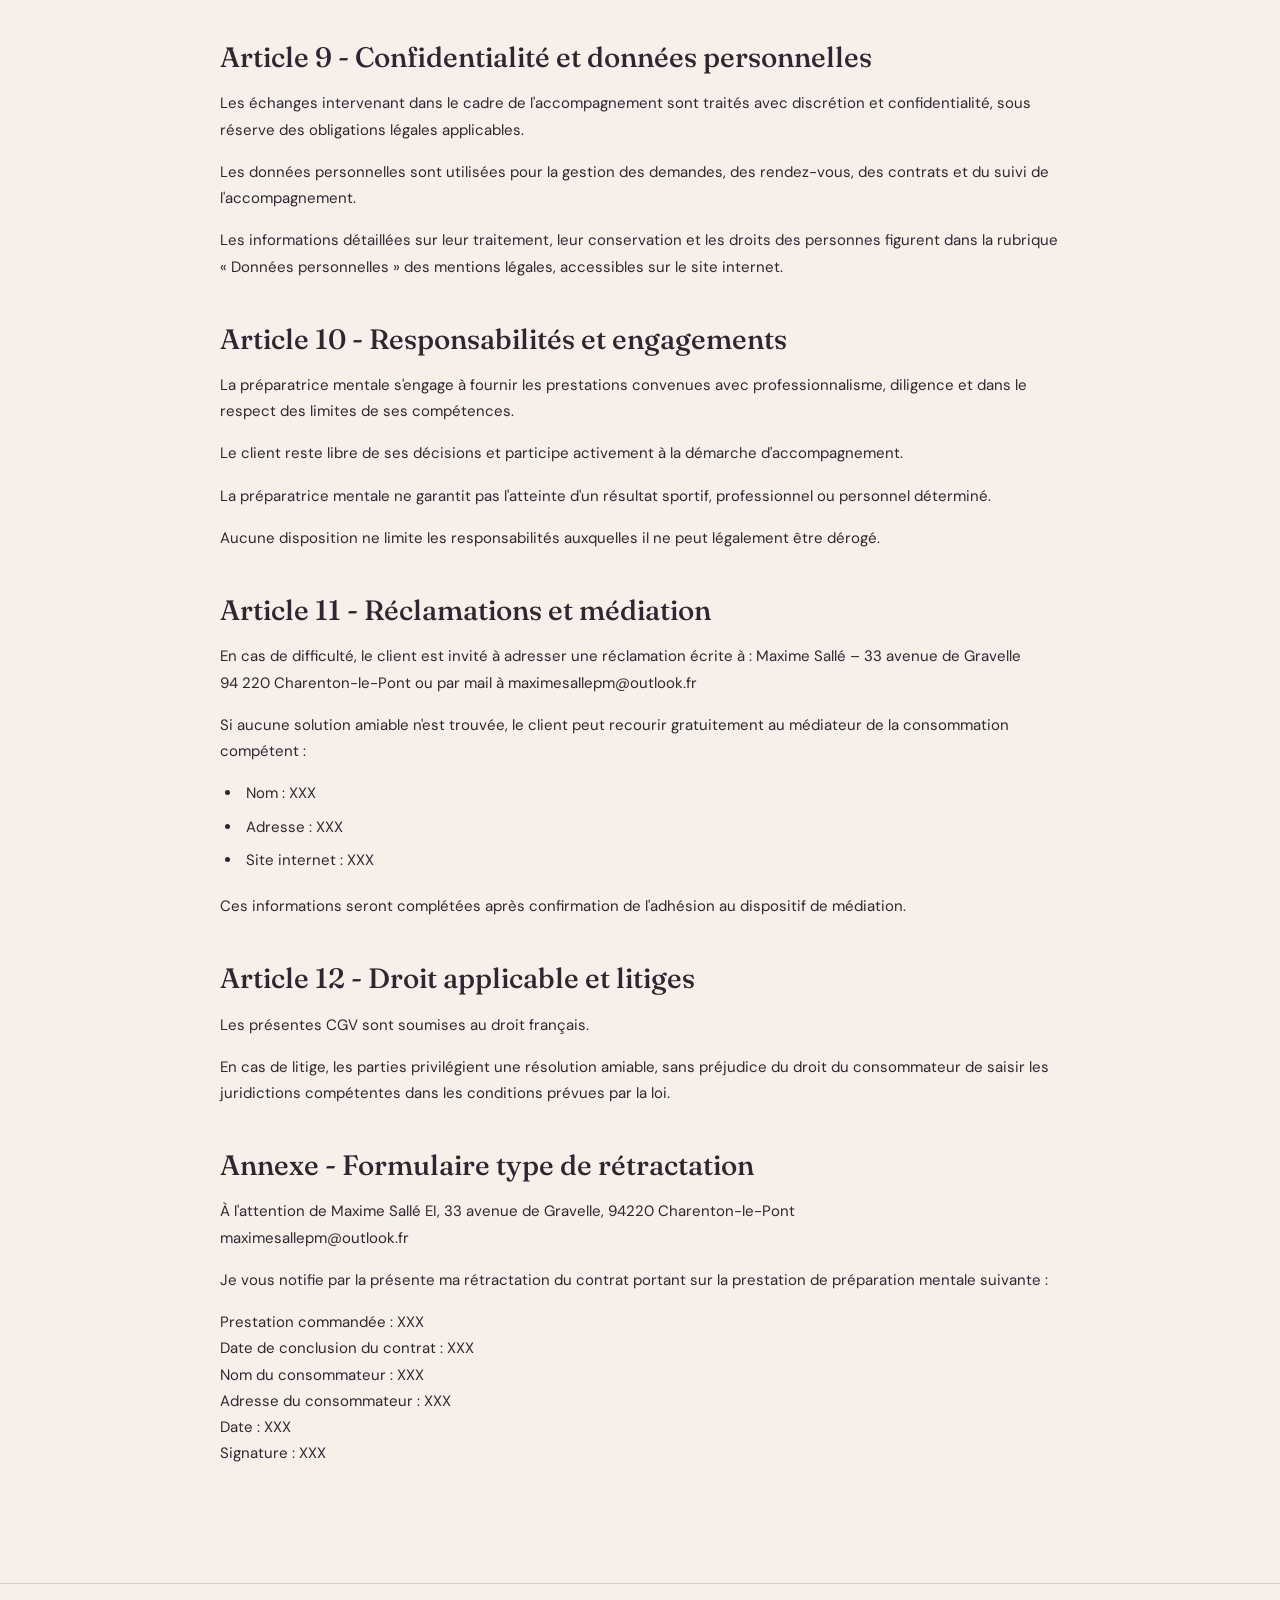
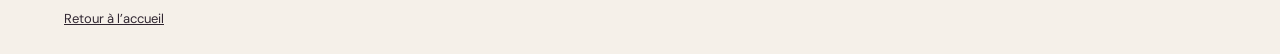
==== commit 43b95650: "Update cgv.html" ====
--- a/cgv.html
+++ b/cgv.html
@@ -17,7 +17,7 @@
 @media(max-width:700px){header{padding:20px 23px}.brand{font-size:21px}main{padding:44px 23px 70px}}
 </style>
 </head><body>
-<header><a class="brand" href="index.html">Maxime Sallé</a><a class="back" href="index.html">← Retour au site</a></header>
+<a class="back" href="index.html">← Retour à l'accueil</a>
 <main><h1>Conditions générales de vente</h1>
 
 <h2>Article 1 - Identification du prestataire</h2>
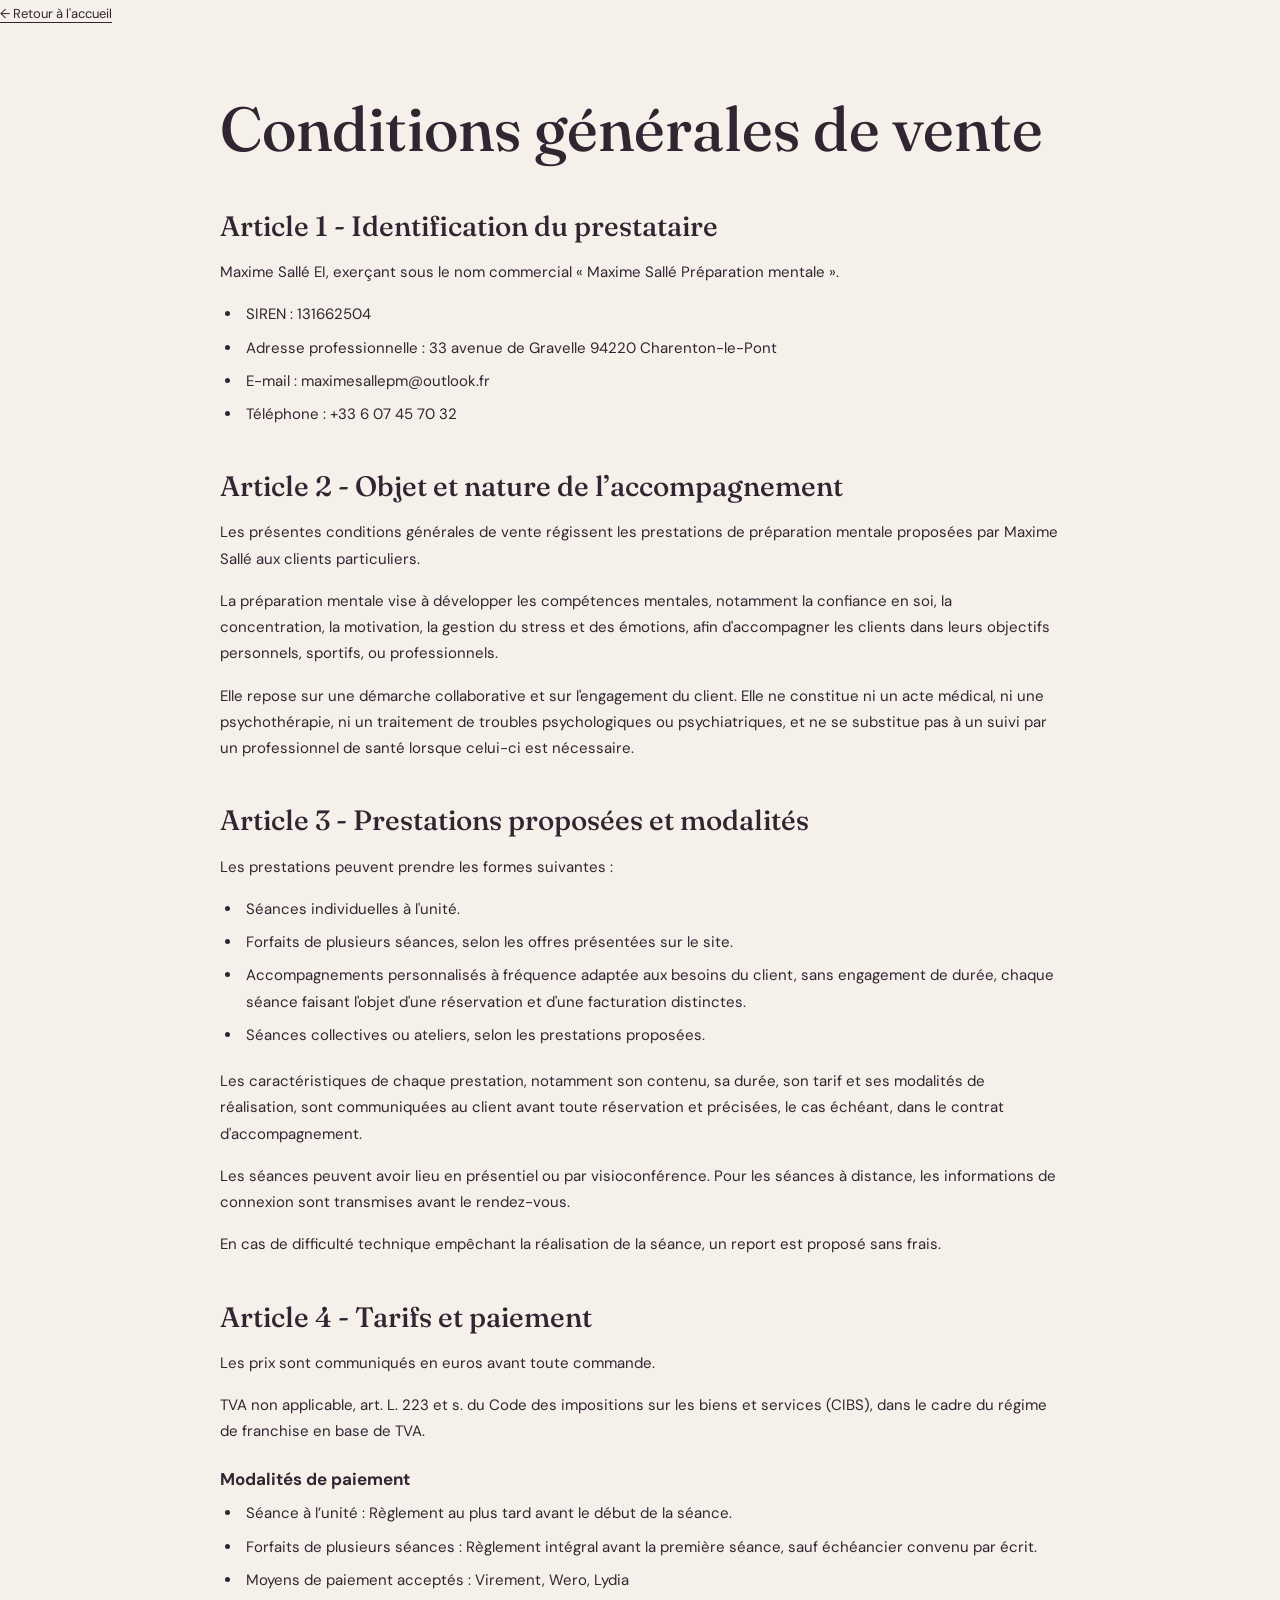
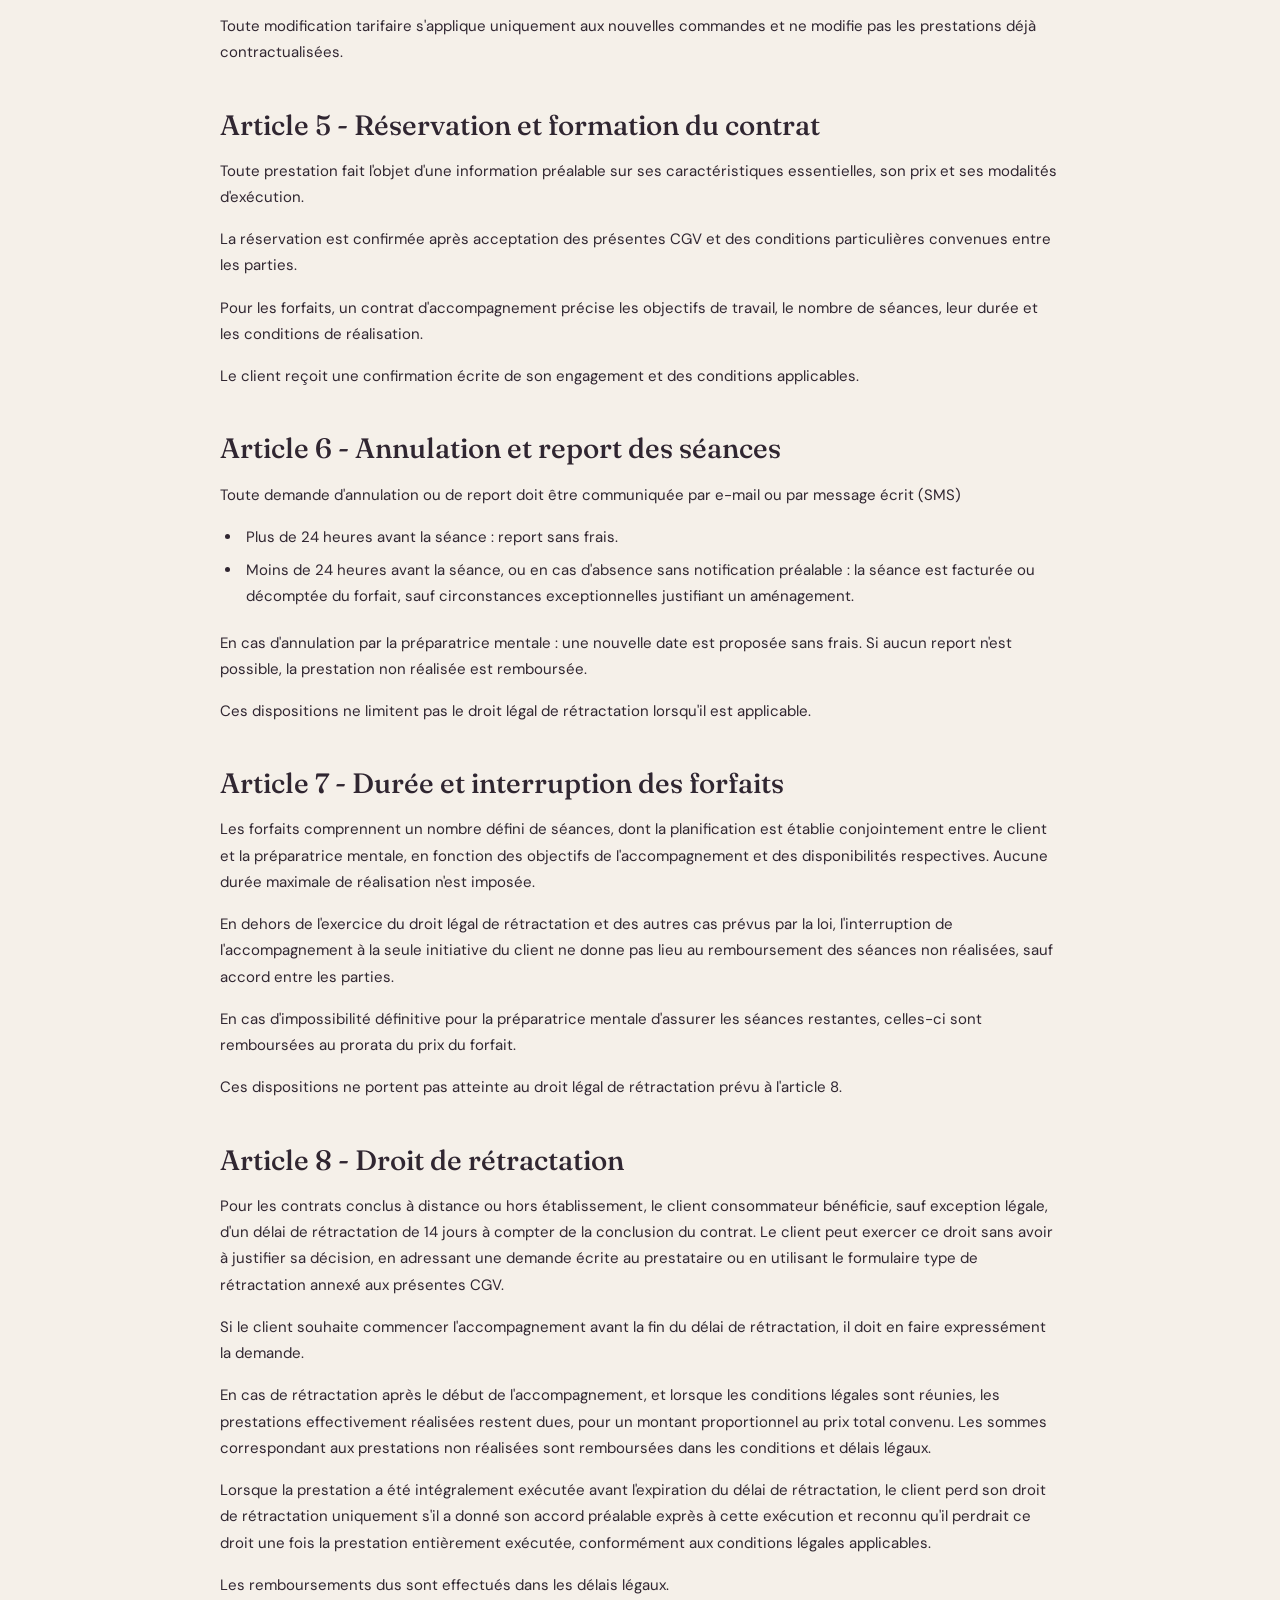
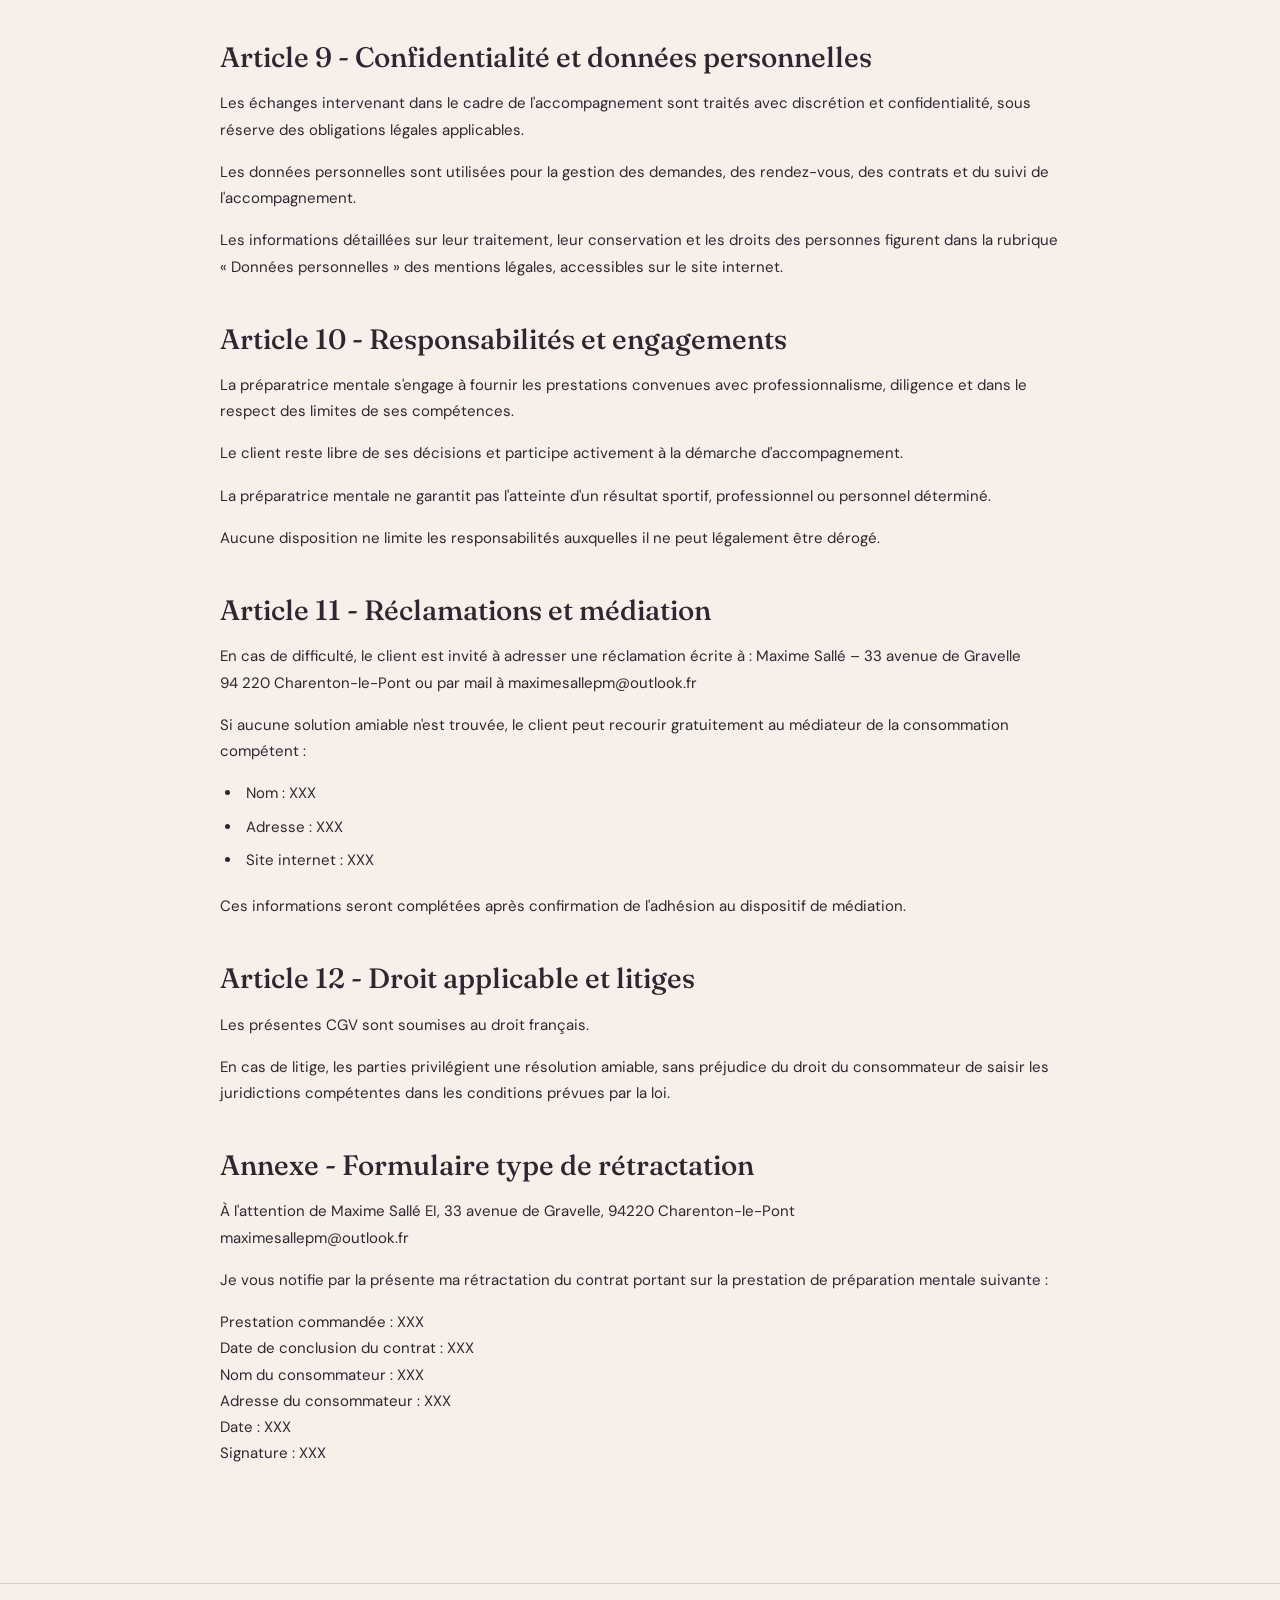
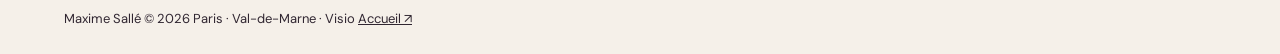
==== commit fc1cbd6d: "Update cgv.html" ====
--- a/cgv.html
+++ b/cgv.html
@@ -102,4 +102,8 @@
 <p>À l&#x27;attention de Maxime Sallé EI, 33 avenue de Gravelle, 94220 Charenton-le-Pont<br>maximesallepm@outlook.fr</p>
 <p>Je vous notifie par la présente ma rétractation du contrat portant sur la prestation de préparation mentale suivante :</p>
 <p>Prestation commandée : XXX<br>Date de conclusion du contrat : XXX<br>Nom du consommateur : XXX<br>Adresse du consommateur : XXX<br>Date : XXX<br>Signature : XXX</p>
-</main><footer><a href="index.html">Retour à l’accueil</a></footer></body></html>
+</main> <footer>
+    <span>Maxime Sallé © 2026</span>
+    <span>Paris · Val-de-Marne · Visio</span>
+    <a href="index.html">Accueil ↗</a>
+  </footer></body></html>
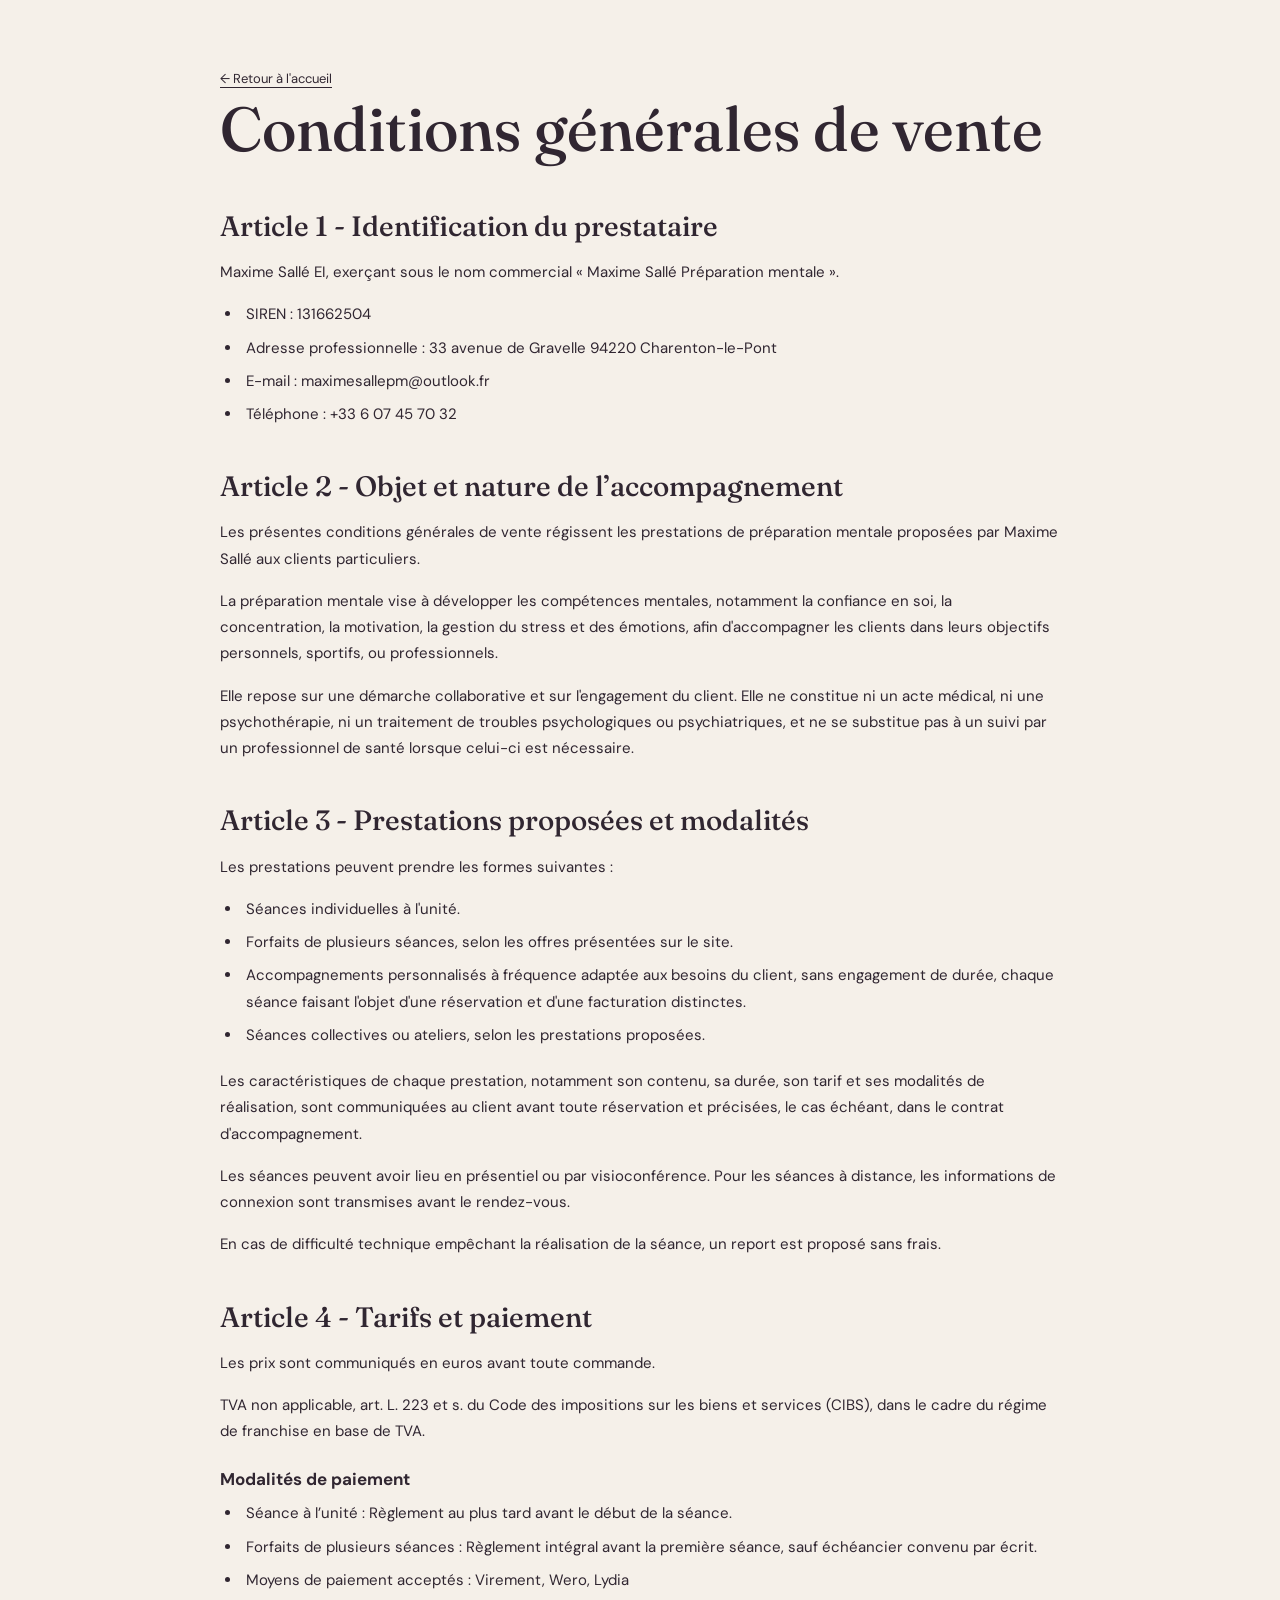
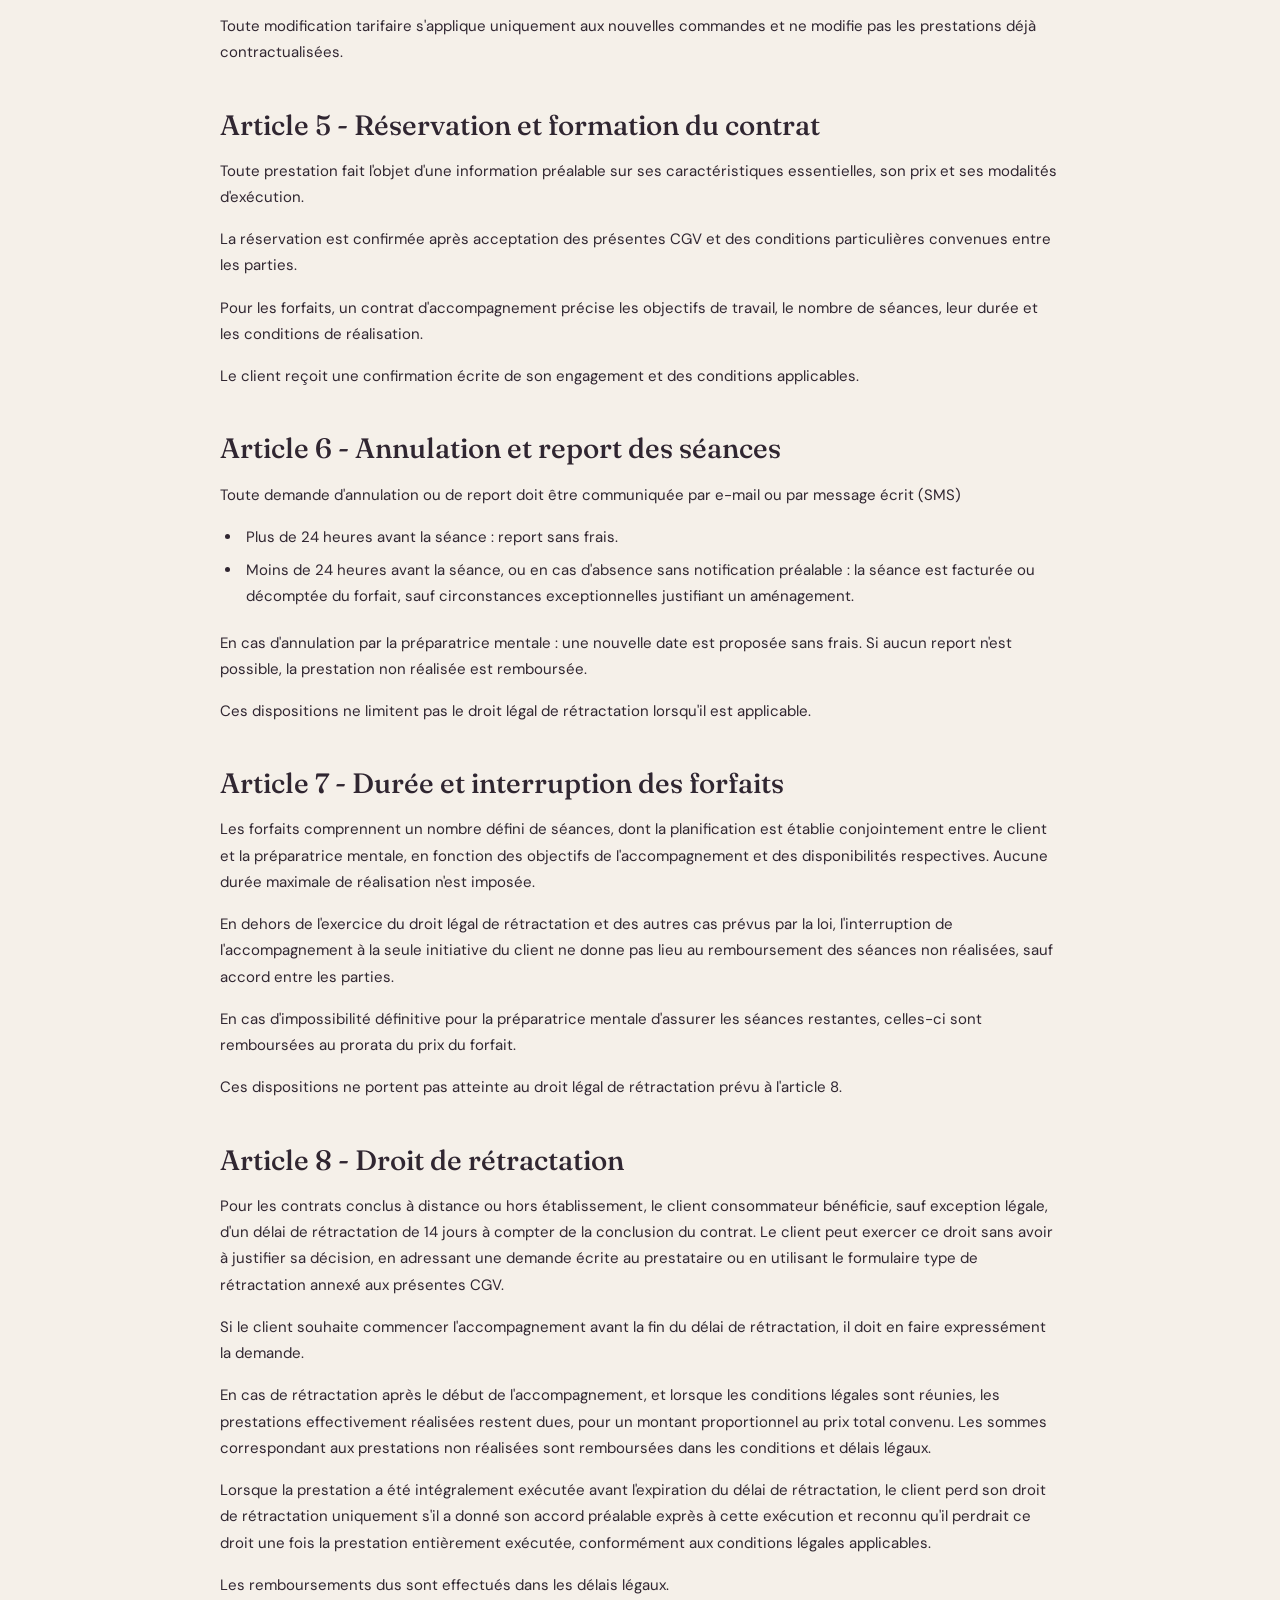
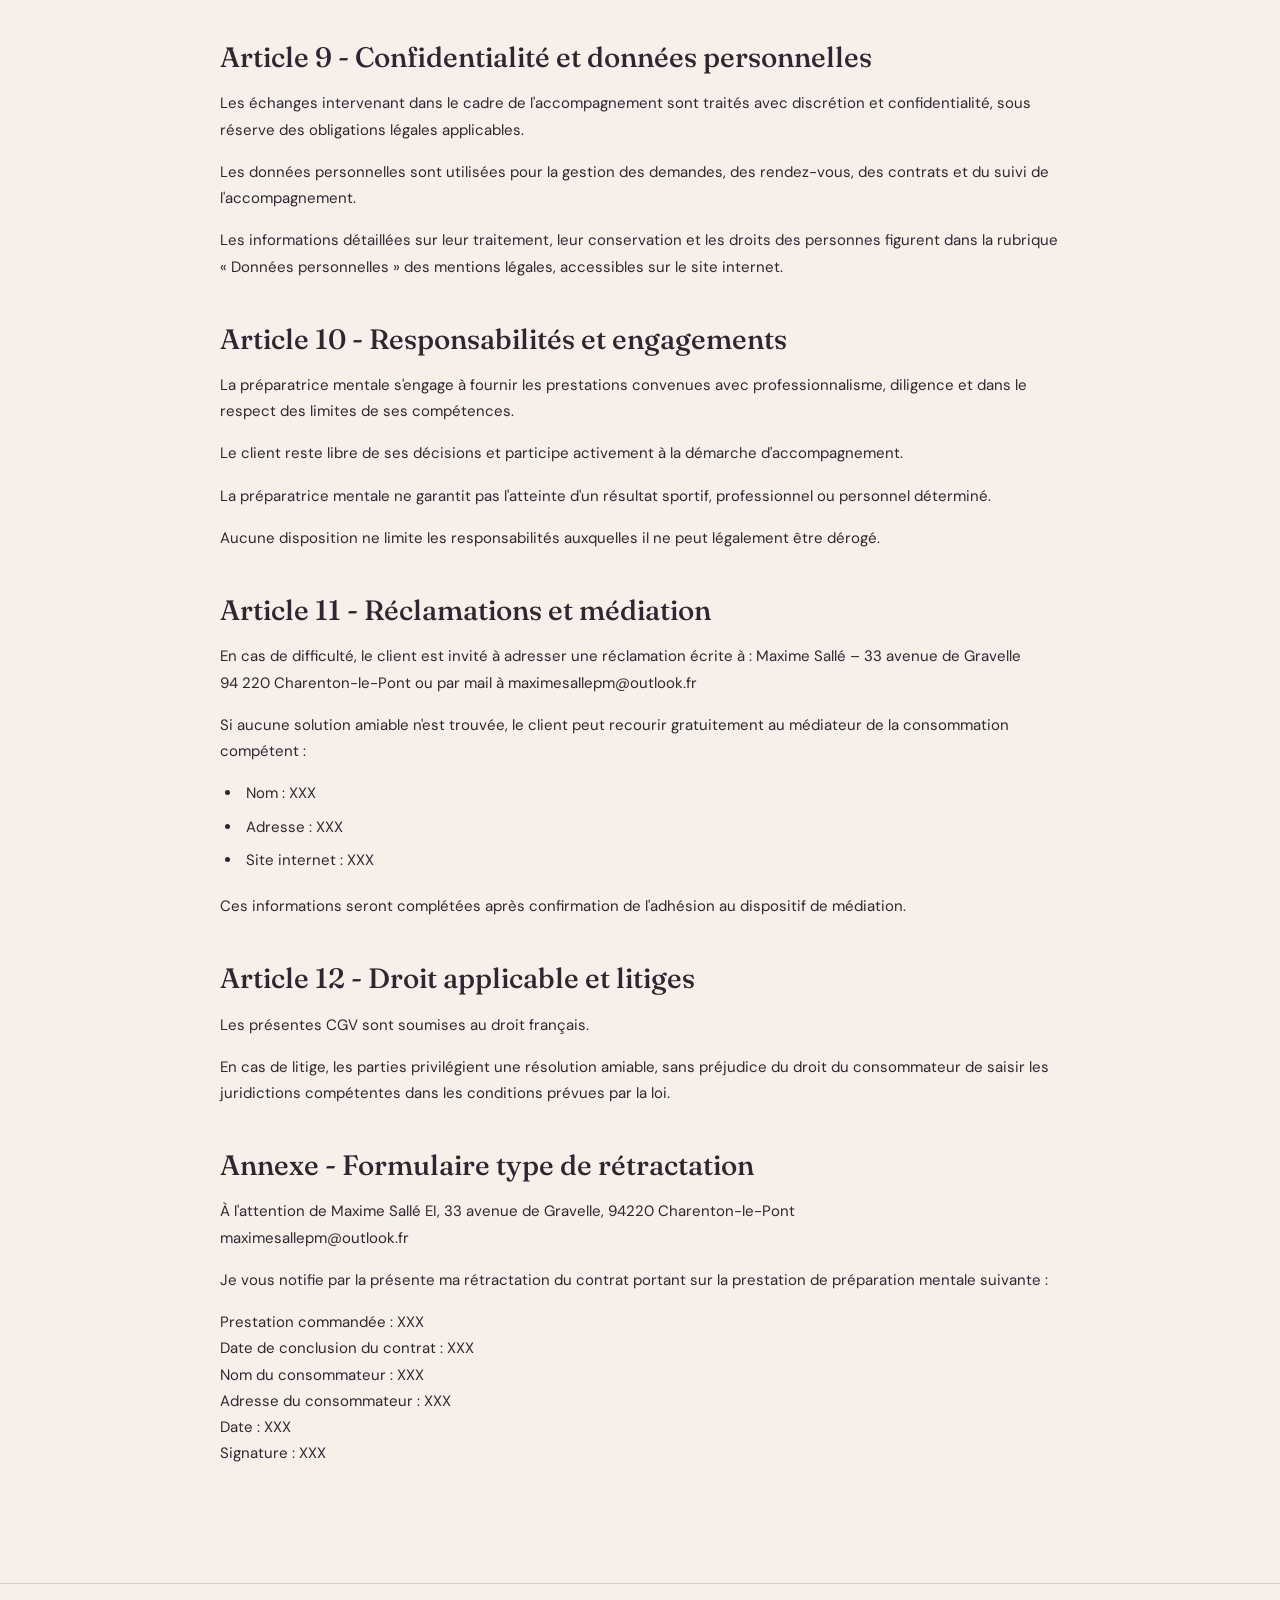
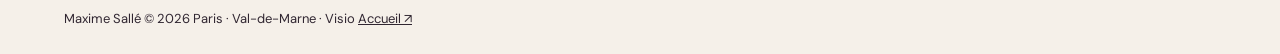
==== commit fcd83040: "Update cgv.html" ====
--- a/cgv.html
+++ b/cgv.html
@@ -17,8 +17,10 @@
 @media(max-width:700px){header{padding:20px 23px}.brand{font-size:21px}main{padding:44px 23px 70px}}
 </style>
 </head><body>
-<a class="back" href="index.html">← Retour à l'accueil</a>
-<main><h1>Conditions générales de vente</h1>
+
+<main>
+    <a class="back" href="index.html">← Retour à l'accueil</a>
+    <h1>Conditions générales de vente</h1>
 
 <h2>Article 1 - Identification du prestataire</h2>
 <p>Maxime Sallé EI, exerçant sous le nom commercial « Maxime Sallé Préparation mentale ».</p>
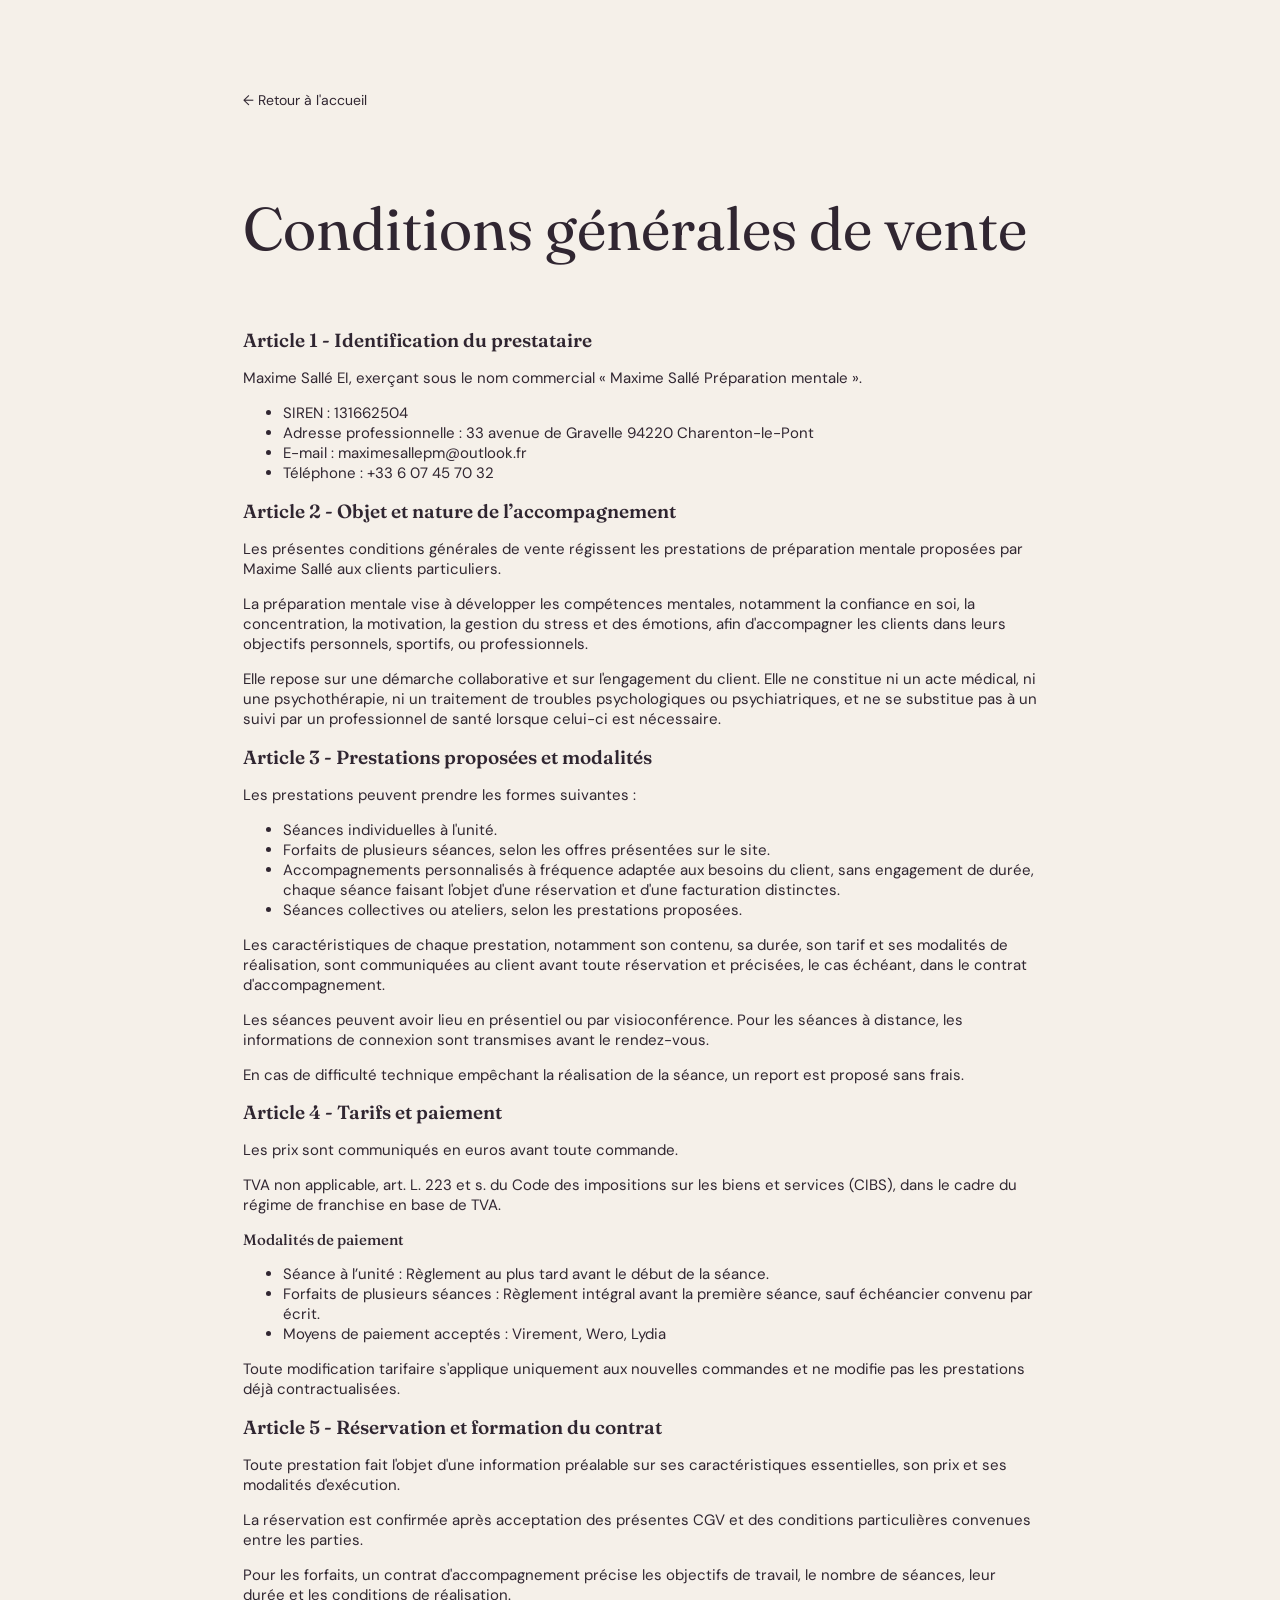
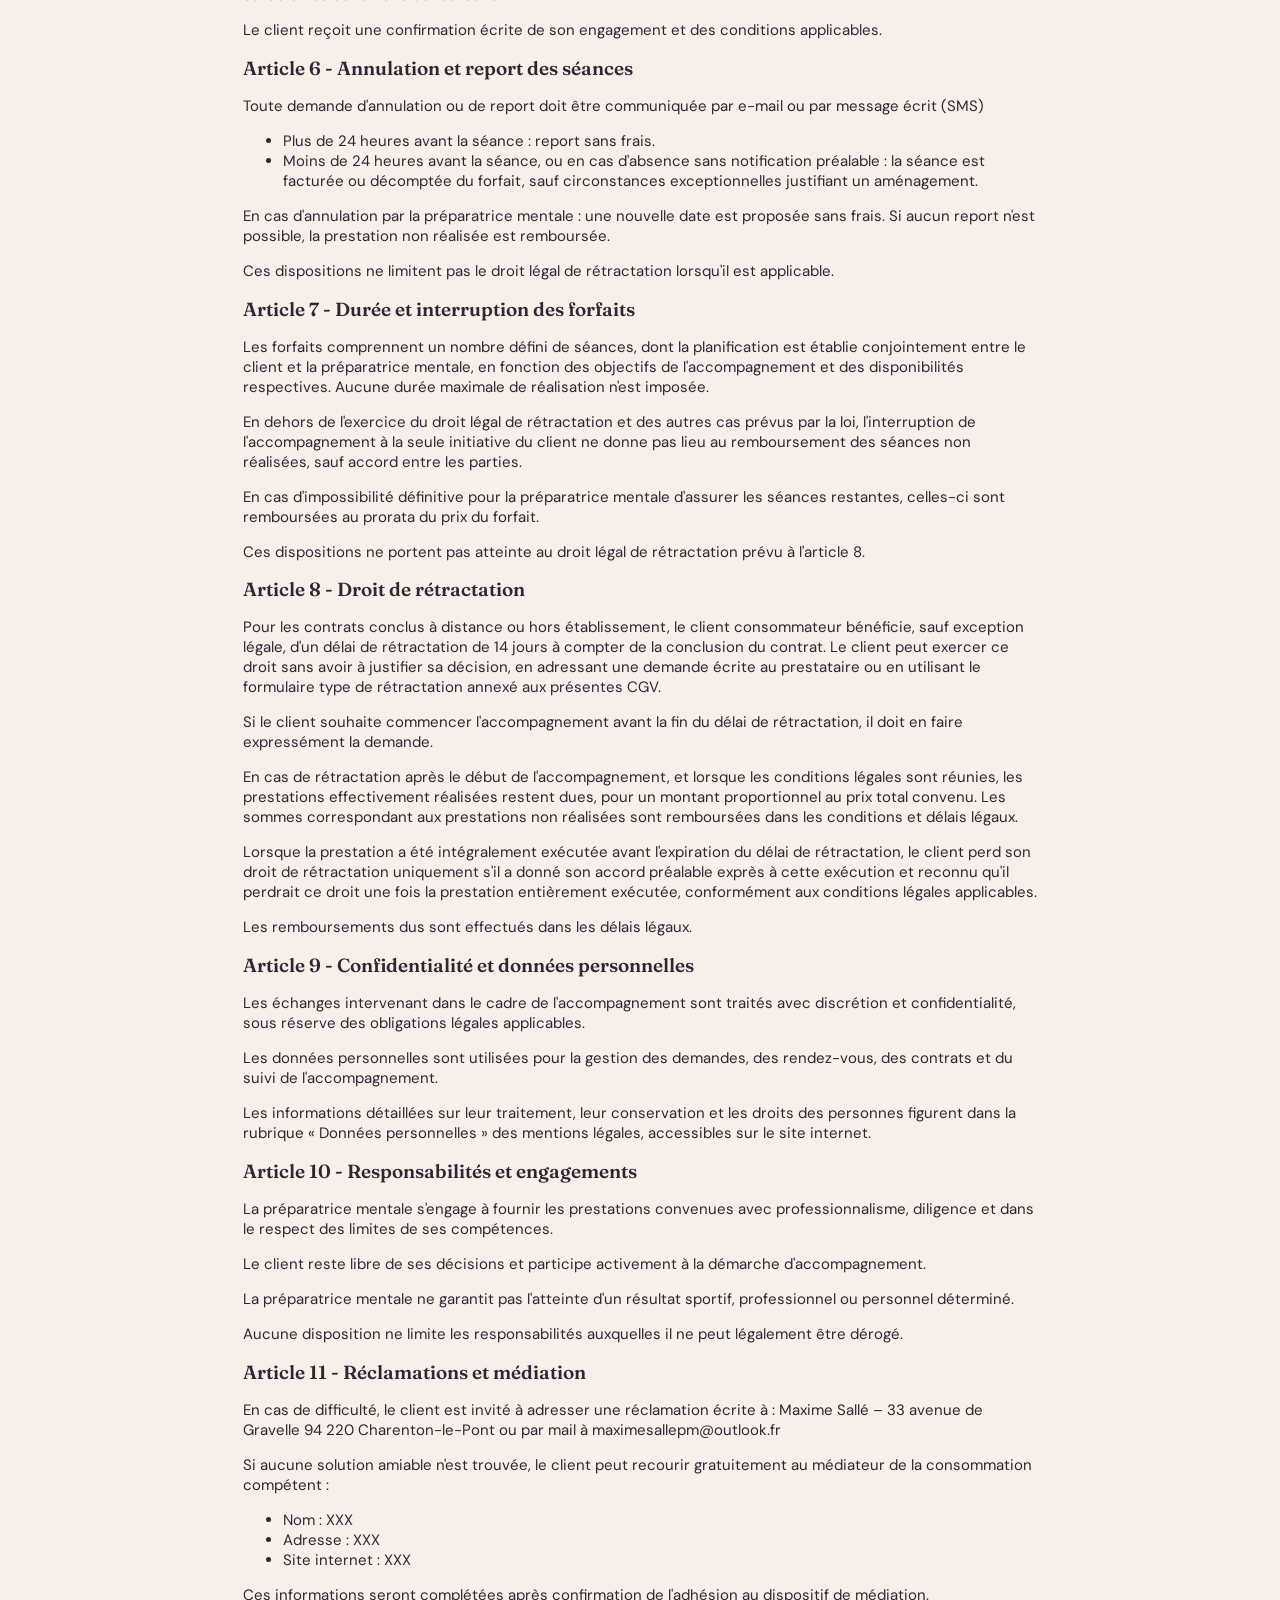
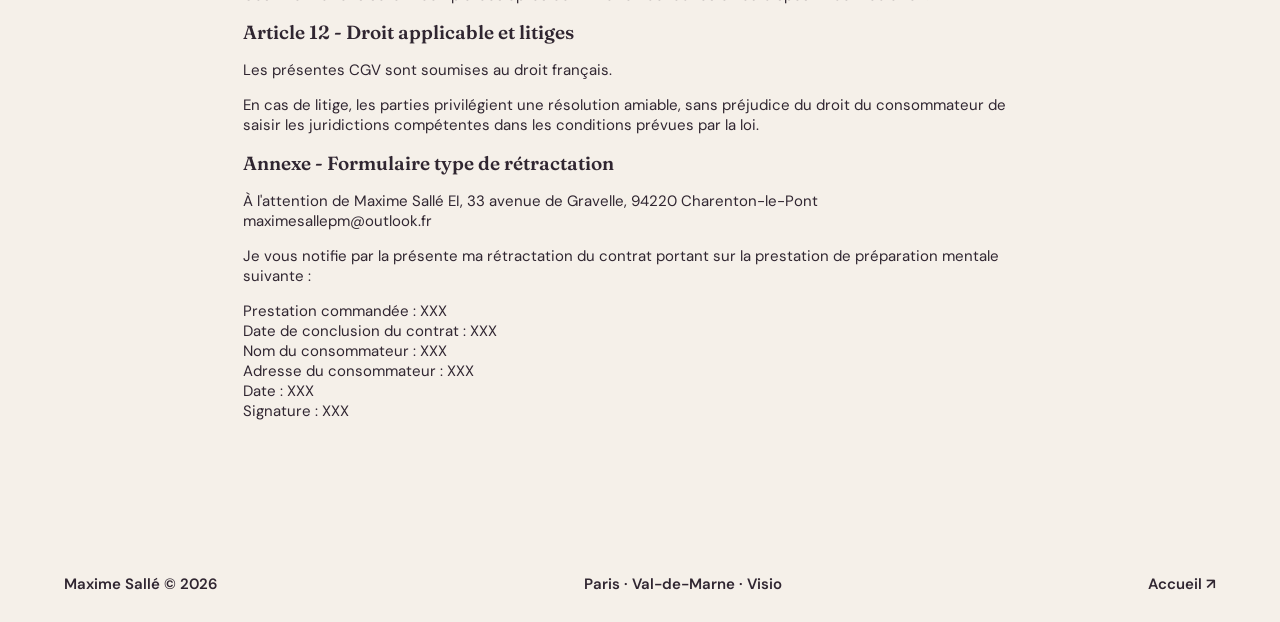
==== commit 6f6694c8: "Update cgv.html" ====
--- a/cgv.html
+++ b/cgv.html
@@ -8,18 +8,12 @@
 <link rel="preconnect" href="https://fonts.googleapis.com">
 <link rel="preconnect" href="https://fonts.gstatic.com" crossorigin>
 <link href="https://fonts.googleapis.com/css2?family=DM+Sans:wght@400;500;600;700&family=Fraunces:opsz,wght@9..144,400;9..144,500;9..144,600&display=swap" rel="stylesheet">
-<style>
-:root{--paper:#f5f0e9;--ink:#302631;--coral:#e86d55;--serif:Fraunces,Georgia,serif;--sans:"DM Sans",Arial,sans-serif}
-*{box-sizing:border-box}html{scroll-behavior:smooth}body{margin:0;background:var(--paper);color:var(--ink);font:400 15px/1.75 var(--sans)}
-header{padding:22px clamp(22px,5vw,80px);border-bottom:1px solid rgba(48,38,49,.16);display:flex;justify-content:space-between;align-items:center;gap:20px}
-.brand{font:500 25px/1.2 var(--serif);text-decoration:none;color:inherit}.back{font-size:13px;color:inherit;text-decoration:underline;text-underline-offset:4px}
-main{max-width:890px;margin:0 auto;padding:65px 25px 100px}h1,h2{font-family:var(--serif);font-weight:500;line-height:1.22}h1{font-size:clamp(38px,5vw,62px);margin:0 0 8px}h2{font-size:clamp(22px,3vw,28px);margin:42px 0 16px}h3{font-size:17px;margin:20px 0 6px}p{margin:0 0 16px}ul{padding-left:22px;margin:0 0 20px}li{padding-left:4px;margin-bottom:7px}.subtitle{color:#715f76;margin-bottom:35px}footer{padding:24px clamp(22px,5vw,80px);border-top:1px solid rgba(48,38,49,.16);font-size:13px}footer a{color:inherit}
-@media(max-width:700px){header{padding:20px 23px}.brand{font-size:21px}main{padding:44px 23px 70px}}
-</style>
+<link rel="stylesheet" href="styles.css">
 </head><body>
 
 <main>
-    <a class="back" href="index.html">← Retour à l'accueil</a>
+   <main class="legal-page">
+    <a class="legal-back" href="index.html">← Retour à l'accueil</a>
     <h1>Conditions générales de vente</h1>
 
 <h2>Article 1 - Identification du prestataire</h2>
--- a/styles.css
+++ b/styles.css
@@ -0,0 +1,3215 @@
+/* Maxime Sallé — CSS consolidé. Les règles finales et responsive sont conservées. */
+
+* {
+  box-sizing: border-box;
+}
+
+html {
+  scroll-behavior: smooth;
+}
+
+body {
+  margin: 0;
+  background: var(--paper);
+  color: var(--ink);
+}
+
+a {
+  color: inherit;
+}
+
+button {
+  font: inherit;
+}
+
+.site-header {
+  height: 78px;
+  display: flex;
+  align-items: center;
+  justify-content: space-between;
+  padding: 0 clamp(20px, 4vw, 70px);
+  background: var(--paper);
+  z-index: 20;
+}
+
+.brand {
+  text-decoration: none;
+  font: 500 26px/1 var(--serif);
+  white-space: nowrap;
+}
+
+.brand span {
+  display: block;
+  font: 700 9px/1.5 var(--sans);
+  margin-top: 6px;
+}
+
+.site-header nav {
+  display: flex;
+  align-items: center;
+}
+
+.site-header nav a {
+  text-decoration: none;
+  font-size: 13px;
+  font-weight: 700;
+}
+
+.site-header nav a:hover {
+  text-decoration: underline;
+  text-underline-offset: 5px;
+}
+
+.site-header .nav-contact {
+  border-bottom: 1px solid;
+  padding: 9px 0;
+}
+
+.nav-contact span {
+  margin-left: 18px;
+}
+
+.menu-toggle {
+  display: none;
+}
+
+.hero {
+  position: relative;
+  color: #fff;
+  overflow: hidden;
+}
+
+.hero-visual,
+.hero-visual img {
+  position: absolute;
+  inset: 0;
+  width: 100%;
+  height: 100%;
+}
+
+.hero-visual img {
+  object-fit: cover;
+  object-position: center 45%;
+}
+
+.hero-copy {
+  position: absolute;
+  top: 50%;
+  left: clamp(22px, 10vw, 160px);
+}
+
+.hero h1 {
+  font: 500 clamp(64px, 8.5vw, 142px)/0.99 var(--serif);
+  margin: 0 0 32px;
+  text-wrap: balance;
+}
+
+.hero h1 em,
+h2 em {
+  font-weight: 400;
+}
+
+.button {
+  display: inline-flex;
+  align-items: center;
+  justify-content: space-between;
+  gap: 45px;
+  padding: 16px 19px;
+  text-decoration: none;
+  font-size: 13px;
+  font-weight: 700;
+  transition:
+    transform 0.2s,
+    background 0.2s;
+}
+
+.button:hover {
+  transform: translateY(-3px);
+  background: #f18a70;
+}
+
+.button.coral {
+  background: var(--coral);
+  color: var(--ink);
+}
+
+.button.coral:hover {
+  background: #f18a70;
+}
+
+.button span {
+  font-size: 21px;
+  font-weight: 400;
+  line-height: 0;
+}
+
+.eyebrow {
+  font-size: 14px;
+  font-weight: 700;
+}
+
+.situations {
+  padding: clamp(75px, 8vw, 130px) clamp(22px, 5vw, 80px);
+  overflow: hidden;
+}
+
+footer {
+  display: flex;
+  justify-content: space-between;
+  gap: 20px;
+  padding: 28px clamp(22px, 5vw, 80px);
+  font-size: 12px;
+  font-weight: 600;
+}
+
+footer a {
+  text-decoration: none;
+}
+
+@media (max-width: 700px) {
+  .site-header {
+    height: 68px;
+    padding: 0 20px;
+  }
+
+  .menu-toggle {
+    display: block;
+    border: 0;
+    background: none;
+    color: var(--ink);
+    font-size: 12px;
+    font-weight: 700;
+    text-transform: uppercase;
+  }
+
+  .menu-toggle span {
+    font-size: 20px;
+    margin-left: 8px;
+  }
+
+  .site-header nav {
+    display: none;
+    position: absolute;
+    top: 68px;
+    left: 0;
+    right: 0;
+    background: var(--paper);
+    padding: 25px 20px 32px;
+    flex-direction: column;
+    align-items: stretch;
+    box-shadow: 0 12px 20px rgba(48, 38, 49, 0.14);
+  }
+
+  .site-header nav.open {
+    display: flex;
+  }
+
+  .site-header nav a {
+    font-size: 17px;
+  }
+
+  .hero-visual img {
+    object-position: 62% center;
+  }
+
+  .hero-copy {
+    left: 23px;
+    right: 23px;
+    top: auto;
+    bottom: 95px;
+  }
+
+  .hero h1 {
+    line-height: 1.04;
+    margin-bottom: 24px;
+  }
+
+  footer {
+    display: block;
+    padding: 30px 23px;
+  }
+
+  footer > * {
+    display: block;
+    margin: 7px 0;
+  }
+}
+
+@media (prefers-reduced-motion: reduce) {
+  html {
+    scroll-behavior: auto;
+  }
+
+  .button {
+    transition: none;
+  }
+}
+
+.site-header {
+  position: sticky;
+  top: 0;
+  box-shadow: 0 1px 0 rgba(48, 38, 49, 0.1);
+}
+
+.hero {
+  height: min(690px, calc(100svh - 78px));
+  min-height: 560px;
+}
+
+.hero-copy {
+  transform: translateY(-40%);
+}
+
+.situations {
+  padding-top: 90px;
+  padding-bottom: 90px;
+}
+
+@media (max-width: 700px) {
+  .hero {
+    height: calc(100svh - 68px);
+    min-height: 640px;
+    max-height: 780px;
+  }
+
+  .hero-copy {
+    transform: none;
+  }
+  .situations {
+    padding: 70px 23px;
+  }
+}
+
+@media (max-width: 700px) {
+  .hero h1 {
+    font-size: clamp(47px, 10.6vw, 70px);
+  }
+}
+
+:root {
+  --paper: #f5f0e9;
+  --ink: #302631;
+  --lilac: #c6b6cf;
+  --coral: #e86d55;
+  --apricot: #f2d9c6;
+  --serif: Fraunces, Georgia, serif;
+  --sans: "DM Sans", Arial, sans-serif;
+  --type-display: 64px;
+  --type-heading: 30px;
+  --type-text: 15px;
+}
+
+body,
+body * {
+  font-family: var(--sans);
+  font-size: var(--type-text);
+}
+
+h1,
+h2,
+h3,
+.brand {
+  font-family: var(--serif) !important;
+  font-weight: 500;
+}
+
+.hero h1 {
+  max-width: 920px;
+  font-size: var(--type-display) !important;
+  line-height: 1.08 !important;
+  letter-spacing: -0.015em !important;
+}
+
+.brand {
+  font-size: var(--type-heading) !important;
+}
+
+.brand span {
+  font-family: var(--sans) !important;
+  font-size: var(--type-text) !important;
+  letter-spacing: 0.06em !important;
+}
+
+.hero h1 em {
+  font-family: var(--serif) !important;
+  font-size: inherit !important;
+}
+
+.eyebrow {
+  letter-spacing: 0.08em !important;
+}
+
+.hero-copy {
+  width: min(760px, 79vw);
+}
+
+.site-header nav {
+  gap: 28px;
+}
+
+.site-header nav a {
+  white-space: nowrap;
+}
+
+@media (max-width: 700px) {
+  :root {
+    --type-display: 48px;
+    --type-heading: 28px;
+    --type-text: 15px;
+  }
+
+  .brand {
+    font-size: var(--type-heading) !important;
+  }
+
+  .brand span {
+    font-size: var(--type-text) !important;
+  }
+
+  .hero-copy {
+    width: auto;
+  }
+}
+
+.site-header .brand span {
+  text-transform: none !important;
+  letter-spacing: 0 !important;
+  font-weight: 600 !important;
+  margin-top: 4px;
+}
+
+.split-hero {
+  display: grid;
+  grid-template-columns: 1fr 1fr;
+  background: var(--paper);
+  color: var(--ink);
+  overflow: hidden;
+}
+
+.split-hero .hero-copy {
+  position: relative;
+  inset: auto;
+  width: auto;
+  transform: none;
+  display: flex;
+  flex-direction: column;
+  align-items: flex-start;
+  justify-content: center;
+}
+
+.split-hero h1 {
+  margin: 0 0 30px;
+  color: var(--ink);
+}
+
+.split-hero h1 em {
+  color: #806b87;
+}
+
+.split-hero .button {
+  margin: 0;
+}
+
+.split-hero .hero-visual {
+  position: relative;
+  inset: auto;
+  min-width: 0;
+  min-height: 100%;
+  width: 100%;
+  height: 100%;
+}
+
+.split-hero .hero-visual img {
+  object-position: center 40%;
+}
+
+@media (max-width: 700px) {
+  .split-hero {
+    height: auto;
+    min-height: 0;
+    max-height: none;
+    display: flex;
+    flex-direction: column;
+  }
+
+  .split-hero .hero-copy {
+    order: 1;
+  }
+
+  .split-hero h1 {
+    font-size: var(--type-display) !important;
+  }
+
+  .split-hero .hero-visual {
+    height: clamp(320px, 90vw, 400px);
+    min-height: 0;
+  }
+}
+
+.hero-cta-mobile {
+  display: none;
+}
+
+@media (max-width: 700px) {
+  .split-hero .hero-copy {
+    padding: 36px 23px 16px;
+  }
+
+  .split-hero h1 {
+    margin-bottom: 16px;
+  }
+
+  .split-hero .hero-copy .button {
+    display: none;
+  }
+
+  .split-hero .hero-visual {
+    order: 2;
+  }
+
+  .split-hero .hero-visual img {
+    object-position: center 48%;
+    transform: none;
+  }
+
+  .split-hero .hero-cta-mobile {
+    display: inline-flex;
+    order: 3;
+    align-self: flex-start;
+    margin: 18px 23px 28px;
+  }
+}
+/* NAVIGATION SOUS L’INTRODUCTION — numéros citron, titres beige */
+.wayfinder {
+  display: grid;
+  grid-template-columns: repeat(4, minmax(0, 1fr));
+  gap: 24px;
+  padding: 30px 36px;
+  background: #35051E;
+}
+
+.wayfinder a {
+  display: flex;
+  flex-direction: column;
+  align-items: flex-start;
+  justify-content: flex-start;
+  gap: 8px;
+  min-height: 0px;
+  padding: 0 0 12px;
+  border-bottom: 1px solid rgba(245, 240, 233, 0.35);
+  color: var(--paper);
+  text-decoration: none;
+  transition: border-color 0.25s ease;
+}
+
+.wayfinder a > span:first-child {
+  font-family: var(--sans);
+  font-size: 15px !important;
+  font-weight: 400;
+  line-height: 1;
+  color: #f5ec42;
+}
+
+.wayfinder a .wayfinder-title {
+  font-family: var(--serif);
+  font-size: 19px !important;
+  font-weight: 300;
+  line-height: 1.2;
+  letter-spacing: normal;
+  color: var(--paper);
+}
+
+.wayfinder a:hover {
+  border-bottom-color: #f5ec42;
+}
+
+.wayfinder a:focus-visible {
+  outline: 2px solid #f5ec42;
+  outline-offset: 4px;
+}
+
+@media (max-width: 700px) {
+  .wayfinder {
+    grid-template-columns: repeat(2, minmax(0, 1fr));
+    gap: 4px 12px;
+    padding: 8px 23px 12px;
+  }
+
+  .wayfinder a {
+    min-height: 76px;
+    padding: 10px 6px;
+    border-bottom: 0;
+  }
+
+  .wayfinder a .wayfinder-title {
+    font-size: 17px !important;
+  }
+
+  .wayfinder a > span:first-child {
+    font-size: 14px !important;
+  }
+}
+
+.site-header nav a.nav-contact {
+  display: inline-flex;
+  align-items: center;
+  justify-content: center;
+  padding: 11px 17px;
+  border: 0;
+  background: var(--coral);
+  color: var(--ink);
+  text-decoration: none;
+  transition: background 0.2s;
+}
+
+.site-header nav a.nav-contact:hover {
+  background: var(--apricot);
+  text-decoration: none;
+}
+
+.site-header nav a.nav-contact:focus-visible {
+  outline: 2px solid var(--ink);
+  outline-offset: 3px;
+}
+
+#mon-accompagnement,
+#situations {
+  scroll-margin-top: 78px;
+}
+
+@media (max-width: 700px) {
+  #mon-accompagnement,
+  #situations {
+    scroll-margin-top: 68px;
+  }
+}
+
+html {
+  hyphens: none;
+  -webkit-hyphens: none;
+}
+
+.situations-editorial {
+  padding: 54px clamp(23px, 5vw, 80px);
+  background: var(--paper);
+}
+
+.situations-editorial > .eyebrow {
+  margin: 0 0 24px;
+}
+
+.situations-introduction h2 {
+  margin: 0 0 14px;
+  font-family: var(--serif) !important;
+  font-size: 34px !important;
+  font-weight: 500;
+  line-height: 1.16;
+  letter-spacing: -0.015em;
+}
+
+.situations-introduction > p {
+  max-width: 650px;
+  margin: 0;
+  font-size: 15px !important;
+  line-height: 1.55;
+}
+
+.situations-contexts {
+  display: flex;
+  flex-wrap: wrap;
+  gap: 10px 20px;
+  margin: 26px 0 18px;
+}
+
+.situations-contexts span {
+  font-family: var(--serif) !important;
+  font-size: 20px !important;
+  font-weight: 400;
+  color: var(--coral);
+}
+
+.situations-choices {
+  display: flex;
+  flex-direction: column;
+  min-width: 0;
+}
+
+.situation-choice {
+  display: grid;
+  grid-template-columns: 35px minmax(0, 1fr);
+  align-items: baseline;
+  gap: 14px;
+  width: 100%;
+  padding: 23px 18px;
+  border: 0;
+  border-bottom: 1px solid rgba(48, 38, 49, 0.15);
+  border-left: 3px solid transparent;
+  background: transparent;
+  color: var(--ink);
+  text-align: left;
+  cursor: pointer;
+  transition:
+    background 180ms ease,
+    border-color 180ms ease;
+}
+
+.situation-choice:first-child {
+  border-top: 1px solid rgba(48, 38, 49, 0.15);
+}
+
+.situation-choice:hover {
+  background: rgba(198, 182, 207, 0.14);
+}
+
+.situation-choice.is-selected {
+  background: rgba(198, 182, 207, 0.24);
+  border-left-color: var(--coral);
+}
+
+.situation-choice:focus-visible {
+  outline: 2px solid var(--ink);
+  outline-offset: -2px;
+}
+
+.situation-number {
+  font-size: 16px !important;
+  font-weight: 500;
+  color: #987da5;
+}
+
+.situation-name {
+  font-family: var(--serif) !important;
+  font-size: 22px !important;
+  font-weight: 400;
+  line-height: 1.3;
+}
+
+.situation-panel {
+  min-width: 0;
+  padding: 28px;
+  background: #ede4e7;
+  text-align: left;
+}
+
+.situations-editorial #situation-description,
+.situations-editorial #situation-tools-text,
+.situations-editorial #situation-outcome-text {
+  margin: 0;
+  font-family: var(--sans) !important;
+  font-size: 15px !important;
+  font-weight: 400;
+  line-height: 1.55;
+}
+
+.situation-panel-label {
+  margin: 0 0 7px;
+  font-family: var(--sans) !important;
+  font-size: 13px !important;
+  font-weight: 600;
+  line-height: 1.4;
+  letter-spacing: normal;
+  text-transform: none;
+}
+
+.situation-tools {
+  margin-top: 20px;
+}
+
+.situation-outcome {
+  margin-top: 20px;
+  padding-top: 20px;
+  border-top: 1px solid rgba(48, 38, 49, 0.18);
+}
+
+.situations-editorial #situation-outcome-text {
+  font-weight: 500;
+}
+
+.situations-footer {
+  display: flex;
+  flex-direction: column;
+  align-items: flex-start;
+  gap: 12px;
+  margin-top: 20px;
+}
+
+.situations-footer > p {
+  max-width: 610px;
+  margin: 0;
+  font-size: 15px !important;
+  line-height: 1.55;
+}
+
+.situations-footer .button {
+  max-width: 100%;
+}
+
+.situation-panel.is-changing {
+  animation: situation-appear 220ms ease;
+}
+
+@keyframes situation-appear {
+  from {
+    opacity: 0.5;
+    transform: translateY(5px);
+  }
+
+  to {
+    opacity: 1;
+    transform: translateY(0);
+  }
+}
+
+@media (min-width: 701px) {
+  .situations-editorial {
+    display: grid;
+    grid-template-columns: repeat(2, minmax(0, 1fr));
+    column-gap: 60px;
+    align-items: start;
+  }
+
+  .situations-editorial > .eyebrow {
+    grid-column: 1 / -1;
+    grid-row: 1;
+  }
+
+  .situations-introduction {
+    grid-column: 1 / -1;
+    grid-row: 2;
+  }
+
+  .situations-contexts {
+    grid-column: 2;
+    grid-row: 3;
+  }
+
+  .situations-explorer {
+    display: contents;
+  }
+
+  .situations-choices {
+    grid-column: 1;
+    grid-row: 4 / 6;
+  }
+
+  .situation-panel {
+    grid-column: 2;
+    grid-row: 4;
+    margin: 0;
+  }
+
+  .situations-footer {
+    grid-column: 2;
+    grid-row: 5;
+  }
+}
+
+@media (min-width: 701px) and (max-width: 1000px) {
+  .situations-editorial {
+    column-gap: 30px;
+  }
+}
+
+@media (max-width: 700px) {
+  .situations-editorial {
+    padding: 48px 23px;
+  }
+
+  .situations-introduction h2 {
+    font-size: 30px !important;
+  }
+
+  .situations-contexts {
+    margin: 24px 0 28px;
+  }
+
+  .situations-contexts span {
+    font-size: 18px !important;
+  }
+
+  .situation-choice {
+    grid-template-columns: 28px minmax(0, 1fr);
+    gap: 10px;
+    padding: 20px 12px;
+  }
+
+  .situation-name {
+    font-size: 20px !important;
+  }
+
+  .situation-panel {
+    padding: 24px;
+    margin: 0 0 12px;
+  }
+
+  .situations-footer {
+    margin-top: 28px;
+  }
+}
+
+@media (min-width: 701px) {
+  #situations .situations-choices {
+    grid-column: 1;
+    grid-row: 4;
+  }
+
+  #situations .situation-panel {
+    grid-column: 2;
+    grid-row: 4;
+  }
+
+  #situations .situations-footer {
+    grid-column: 1;
+    grid-row: 5;
+  }
+}
+
+@media (min-width: 701px) {
+  #situations > .situations-contexts {
+    flex-wrap: nowrap;
+    gap: 12px 24px;
+  }
+
+  #situations > .situations-contexts span {
+    white-space: nowrap;
+  }
+}
+
+#situations > .situations-contexts {
+  display: flex;
+  flex-wrap: wrap;
+  justify-content: flex-start;
+  gap: 6px 0;
+  margin: 8px 0 24px;
+}
+
+#situations > .situations-contexts span {
+  font-family: var(--sans) !important;
+  font-size: 14px !important;
+  font-weight: 400;
+  line-height: 1.5;
+  color: #715f76;
+  white-space: nowrap;
+}
+
+#situations > .situations-contexts span:not(:last-child)::after {
+  content: "·";
+  display: inline-block;
+  margin: 0 12px;
+}
+
+@media (min-width: 701px) {
+  #situations > .situations-contexts {
+    grid-column: 1 / -1;
+    grid-row: 3;
+  }
+}
+
+.offers-section {
+  padding: 54px clamp(23px, 5vw, 80px);
+  background: var(--paper);
+  color: var(--ink);
+  scroll-margin-top: 78px;
+}
+
+.offers-section > .eyebrow {
+  margin: 0 0 24px;
+}
+
+.offers-section h2 {
+  margin: 0 0 14px;
+  font-family: var(--serif) !important;
+  font-size: 34px !important;
+  font-weight: 500;
+  line-height: 1.16;
+  letter-spacing: -0.015em;
+}
+
+.offers-section .offers-intro {
+  max-width: 650px;
+  margin: 0 0 34px;
+}
+
+.offers-section p:not(.eyebrow) {
+  font-size: 15px !important;
+  line-height: 1.55;
+}
+
+.offers-section .offers-subtitle {
+  margin: 0 0 24px;
+  font-family: var(--serif) !important;
+  font-size: 26px !important;
+  font-weight: 500;
+  line-height: 1.2;
+}
+
+.offers-steps {
+  display: grid;
+  grid-template-columns: repeat(2, minmax(0, 1fr));
+  gap: 28px 60px;
+}
+
+.offers-step {
+  display: grid;
+  grid-template-columns: 30px minmax(0, 1fr);
+  gap: 14px;
+}
+
+.offers-step-number {
+  padding-top: 4px;
+  color: #987da5;
+  font-size: 16px !important;
+  font-weight: 500;
+}
+
+.offers-section h4 {
+  margin: 0 0 12px;
+  font-family: var(--serif) !important;
+  font-size: 22px !important;
+  font-weight: 500;
+  line-height: 1.3;
+}
+
+.offers-step p {
+  margin: 0;
+}
+
+.offers-step-heading {
+  display: flex;
+  align-items: baseline;
+  flex-wrap: wrap;
+  gap: 8px 12px;
+  margin-bottom: 12px;
+}
+
+.offers-step-heading h4 {
+  margin: 0;
+}
+
+.offers-free {
+  display: inline-block;
+  padding: 5px 11px;
+  border-radius: 999px;
+  background: var(--coral);
+  color: var(--ink);
+  font-family: var(--sans) !important;
+  font-size: 13px !important;
+  font-weight: 700;
+  line-height: 1.3;
+}
+
+.offers-packages-heading {
+  margin: 40px 0 22px;
+  padding-top: 28px;
+  border-top: 1px solid rgba(48, 38, 49, 0.18);
+}
+
+.offers-packages-heading .offers-subtitle {
+  margin-bottom: 8px;
+}
+
+.offers-packages-heading p {
+  margin: 0;
+  font-size: 14px !important;
+}
+
+.offers-packages {
+  display: grid;
+  grid-template-columns: repeat(3, minmax(0, 1fr));
+  gap: 18px;
+}
+
+.offer-card {
+  display: flex;
+  flex-direction: column;
+  min-width: 0;
+  padding: 26px;
+  border: 1px solid rgba(48, 38, 49, 0.18);
+  border-radius: 14px;
+}
+
+.offer-card-featured {
+  background: #ede4e7;
+  border-color: transparent;
+}
+
+.offers-section .offer-purpose {
+  min-height: 36px;
+  margin: 0 0 14px;
+  font-size: 12px !important;
+  font-weight: 500;
+  line-height: 1.5;
+  color: #715f76;
+}
+
+.offer-card h4 {
+  font-size: 28px !important;
+}
+
+.offer-price {
+  margin-top: auto;
+  padding-top: 18px;
+  border-top: 1px solid rgba(48, 38, 49, 0.18);
+}
+
+.offer-price > span {
+  font-family: var(--sans) !important;
+  font-size: 22px !important;
+  font-weight: 600;
+  line-height: 1.3;
+}
+
+.offers-section .offer-price p {
+  margin: 7px 0 0;
+  font-size: 13px !important;
+}
+
+.offers-continuous {
+  display: grid;
+  grid-template-columns: minmax(0, 1fr) minmax(0, 2fr);
+  align-items: start;
+  gap: 30px;
+  margin: 24px 0;
+  padding: 24px 0;
+  border-bottom: 1px solid rgba(48, 38, 49, 0.18);
+}
+
+.offers-continuous h4,
+.offers-continuous p {
+  margin: 0;
+}
+
+@media (min-width: 701px) and (max-width: 1000px) {
+  .offers-steps {
+    column-gap: 30px;
+  }
+
+  .offers-packages {
+    gap: 12px;
+  }
+
+  .offer-card {
+    padding: 20px;
+  }
+}
+
+@media (max-width: 700px) {
+  .offers-section {
+    padding: 48px 23px;
+    scroll-margin-top: 68px;
+  }
+
+  .offers-section h2 {
+    font-size: 30px !important;
+  }
+
+  .offers-steps,
+  .offers-packages,
+  .offers-continuous {
+    grid-template-columns: minmax(0, 1fr);
+  }
+
+  .offers-steps {
+    gap: 26px;
+  }
+
+  .offers-packages {
+    gap: 14px;
+  }
+
+  .offer-card {
+    padding: 24px;
+  }
+
+  .offers-section .offer-purpose {
+    min-height: 0;
+  }
+
+  .offers-continuous {
+    gap: 12px;
+  }
+}
+
+#offres {
+  background: #f1e2db;
+}
+
+#offres .offers-steps {
+  display: grid;
+  grid-template-columns: repeat(4, minmax(0, 1fr));
+  gap: 30px;
+  isolation: isolate;
+}
+
+#offres .offers-step {
+  position: relative;
+  display: flex;
+  flex-direction: column;
+  gap: 20px;
+  min-width: 0;
+  padding: 24px 22px;
+  background: var(--paper);
+}
+
+#offres .offers-step-number {
+  padding: 0;
+  font-family: var(--sans) !important;
+  font-size: 32px !important;
+  font-weight: 500;
+  line-height: 1;
+  letter-spacing: -0.04em;
+  color: #987da5;
+}
+
+#offres .offers-step h4 {
+  font-size: 22px !important;
+  line-height: 1.2;
+}
+
+#offres .offers-step p {
+  margin: 0;
+  font-size: 14px !important;
+  line-height: 1.55;
+}
+
+#offres .offers-step-heading {
+  align-items: flex-start;
+  gap: 10px;
+}
+
+#offres .offers-free {
+  padding: 6px 12px;
+  font-size: 13px !important;
+}
+
+#offres .offers-step:not(:last-child)::before,
+#offres .offers-step:not(:last-child)::after {
+  content: "";
+  position: absolute;
+  top: 58px;
+  right: -31px;
+  width: 34px;
+  height: 52px;
+  z-index: -1;
+}
+
+#offres .offers-step:not(:last-child)::before {
+  transform: rotate(-8deg);
+}
+
+#offres .offers-step:not(:last-child)::after {
+  top: 82px;
+  right: -37px;
+  transform: rotate(-8deg);
+}
+
+#offres .offers-step:nth-child(2)::before {
+  transform: translateY(8px) rotate(7deg);
+}
+
+#offres .offers-step:nth-child(2)::after {
+  transform: translateY(3px) rotate(7deg);
+}
+
+#offres .offers-step:nth-child(3)::before {
+  transform: rotate(-14deg) scaleX(1.08);
+}
+
+#offres .offers-step:nth-child(3)::after {
+  transform: rotate(3deg) scaleX(1.08);
+}
+
+#offres .offers-packages-heading {
+  margin-top: 38px;
+}
+
+#offres .offer-card h4 {
+  font-size: 28px !important;
+}
+
+#offres .offer-price > span {
+  font-size: 26px !important;
+}
+
+@media (max-width: 1100px) {
+  #offres .offers-steps {
+    grid-template-columns: minmax(0, 1fr);
+    gap: 30px;
+  }
+
+  #offres .offers-step {
+    display: grid;
+    grid-template-columns: 46px minmax(0, 1fr);
+    gap: 18px;
+    padding: 24px;
+  }
+
+  #offres .offers-step:not(:last-child)::after {
+    left: 60px;
+  }
+}
+
+@media (max-width: 700px) {
+  #offres .offers-step {
+    grid-template-columns: 32px minmax(0, 1fr);
+    gap: 14px;
+    padding: 22px 18px;
+  }
+
+  #offres .offers-step-number {
+    font-size: 26px !important;
+  }
+
+  #offres .offers-step:not(:last-child)::before {
+    left: 30px;
+  }
+
+  #offres .offers-step:not(:last-child)::after {
+    left: 45px;
+  }
+}
+
+#offres .offers-step:nth-child(even) {
+  background: #edddd5;
+}
+
+#offres {
+  --offers-fluo: #f5ec42;
+}
+
+#offres .offers-free {
+  color: var(--ink);
+  background: var(--offers-fluo);
+}
+
+#offres .offers-step:not(:last-child)::before {
+  clip-path: polygon(0 35%, 100% 0, 82% 30%, 8% 58%);
+}
+
+#offres .offers-step:not(:last-child)::after {
+  clip-path: polygon(0 48%, 82% 68%, 100% 100%, 12% 72%);
+}
+
+@media (min-width: 1101px) {
+  #offres .offers-step:not(:last-child)::before {
+    top: 60px;
+    width: 72px;
+    height: 60px;
+    transform: rotate(-18deg);
+  }
+
+  #offres .offers-step:not(:last-child)::after {
+    top: 88px;
+    width: 64px;
+    height: 52px;
+    transform: rotate(14deg);
+  }
+
+  #offres .offers-step:nth-child(2)::before {
+    transform: translateY(12px) rotate(8deg);
+  }
+
+  #offres .offers-step:nth-child(2)::after {
+    transform: translateY(-10px) rotate(-16deg);
+  }
+
+  #offres .offers-step:nth-child(3)::before {
+    transform: translateY(-8px) rotate(-26deg);
+  }
+
+  #offres .offers-step:nth-child(3)::after {
+    transform: translateY(6px) rotate(20deg);
+  }
+}
+
+@media (max-width: 1100px) {
+  #offres .offers-step:not(:last-child)::before,
+  #offres .offers-step:not(:last-child)::after {
+    bottom: -32px;
+  }
+}
+
+#offres > .eyebrow {
+  margin-bottom: 18px;
+}
+
+#offres > .offers-intro {
+  margin-top: 0;
+  margin-bottom: 28px;
+}
+
+#offres .offers-step:not(:last-child)::before,
+#offres .offers-step:not(:last-child)::after {
+  clip-path: polygon(0 0, 42% 0, 100% 50%, 42% 100%, 0 100%, 58% 50%);
+  pointer-events: none;
+}
+
+#offres .offers-step:not(:last-child)::before {
+  background: linear-gradient(
+    90deg,
+    rgba(232, 109, 85, 0.08),
+    rgba(232, 109, 85, 0.75)
+  );
+}
+
+#offres .offers-step:not(:last-child)::after {
+  background: linear-gradient(
+    90deg,
+    rgba(223, 255, 0, 0.12),
+    var(--offers-fluo) 85%
+  );
+}
+
+@media (min-width: 1101px) {
+  #offres .offers-step:not(:last-child)::before,
+  #offres .offers-step:not(:last-child)::after {
+    top: 48px;
+    bottom: auto;
+    left: auto;
+    width: 42px;
+    height: 124px;
+    transform: none;
+  }
+
+  #offres .offers-step:not(:last-child)::before {
+    right: -29px;
+  }
+
+  #offres .offers-step:not(:last-child)::after {
+    right: -42px;
+  }
+}
+
+@media (max-width: 1100px) {
+  #offres .offers-step:not(:last-child)::before,
+  #offres .offers-step:not(:last-child)::after {
+    top: auto;
+    right: auto;
+    width: 28px;
+    height: 44px;
+    left: 48px;
+    transform: rotate(90deg);
+  }
+
+  #offres .offers-step:not(:last-child)::before {
+    bottom: -24px;
+  }
+
+  #offres .offers-step:not(:last-child)::after {
+    bottom: -36px;
+  }
+}
+
+#offres .offers-packages-heading > p:last-child {
+  margin: 0;
+}
+
+#offres .offer-price {
+  margin-top: auto;
+  padding-top: 16px;
+  border-top: 1px solid rgba(48, 38, 49, 0.18);
+}
+
+#offres .offer-price .offer-launch-price {
+  display: block;
+  font-family: var(--sans) !important;
+  font-size: 38px !important;
+  font-weight: 600;
+  line-height: 1.1;
+  letter-spacing: -0.035em;
+}
+
+@media (max-width: 700px) {
+  #offres .offer-card {
+    padding: 30px 22px 22px;
+  }
+}
+
+#offres .offers-packages-heading {
+  margin: 34px 0 30px;
+  padding-top: 24px;
+}
+
+#offres .offers-packages-heading .offers-subtitle {
+  margin-bottom: 12px;
+}
+
+#offres .offers-bilan-note {
+  margin: 0;
+  font-size: 13px !important;
+  line-height: 1.45;
+}
+
+#offres .offers-packages {
+  display: grid;
+  grid-template-columns: repeat(3, minmax(0, 1fr));
+  align-items: stretch;
+}
+
+#offres .offer-card {
+  display: flex;
+  flex-direction: column;
+  min-width: 0;
+  border: 1px solid rgba(48, 38, 49, 0.25);
+  border-radius: 0;
+  background: var(--paper);
+  color: var(--ink);
+}
+
+#offres .offer-card .offer-card-title {
+  font-weight: 500;
+}
+
+#offres .offer-card .offer-purpose {
+  min-height: 4.35em;
+  margin: 0 0 12px;
+  color: var(--ink);
+  font-size: 15px !important;
+  font-weight: 500;
+  line-height: 1.45;
+}
+
+#offres .offer-card .offer-price {
+  display: flex;
+  align-items: baseline;
+  flex-wrap: wrap;
+  gap: 5px 12px;
+  margin: 0;
+  padding: 12px 0 0;
+  border-top: 1px solid rgba(48, 38, 49, 0.18);
+}
+
+#offres .offer-card .offer-launch-price {
+  display: block;
+  font-family: var(--sans) !important;
+  font-weight: 700;
+  line-height: 1.1;
+  letter-spacing: -0.035em;
+}
+
+#offres .offer-session-count {
+  font-size: 13px !important;
+  font-weight: 600;
+  line-height: 1.4;
+}
+
+#offres .offer-deliverables {
+  margin-bottom: 18px;
+}
+
+#offres .offer-inclusion-label {
+  margin: 0 0 10px;
+  font-size: 13px !important;
+  font-weight: 500;
+  line-height: 1.6;
+}
+
+#offres .offer-plus {
+  display: inline;
+  padding: 2px 5px;
+  background: var(--offers-fluo, #f5ec42);
+  color: var(--ink);
+  font-size: 13px !important;
+  font-weight: 600;
+  box-decoration-break: clone;
+  -webkit-box-decoration-break: clone;
+}
+
+#offres .offer-deliverables ul {
+  display: grid;
+  gap: 7px;
+  margin: 0;
+  padding: 0;
+  list-style: none;
+}
+
+#offres .offer-deliverables li {
+  position: relative;
+  padding-left: 14px;
+  font-size: 14px !important;
+  line-height: 1.45;
+}
+
+#offres .offer-deliverables li::before {
+  content: "";
+  position: absolute;
+  top: 0.6em;
+  left: 0;
+  width: 5px;
+  height: 5px;
+  border-radius: 50%;
+  background: var(--coral);
+}
+
+#offres .offer-cta {
+  justify-content: center;
+  width: 100%;
+  gap: 0;
+  margin-top: auto;
+  padding: 12px 10px;
+  background: var(--coral);
+  color: var(--ink);
+  font-size: 13px !important;
+  font-weight: 600;
+  line-height: 1.4;
+  text-align: center;
+}
+
+#offres .offer-cta:hover {
+  background: var(--apricot);
+  transform: translateY(-2px);
+}
+
+#offres .offer-cta:focus-visible {
+  outline: 2px solid currentColor;
+  outline-offset: 3px;
+}
+
+#offres .offer-card-featured {
+  background: #35051E;
+  color: var(--paper);
+  border-color: #35051E;
+}
+
+#offres .offer-card-featured .offer-purpose {
+  color: var(--paper);
+}
+
+#offres .offer-card-featured .offer-launch-price {
+  color: var(--offers-fluo, #f5ec42);
+}
+
+#offres .offer-card-featured .offer-price {
+  border-top-color: rgba(245, 240, 233, 0.25);
+}
+
+#offres .offer-card-featured .offer-cta {
+  background: var(--offers-fluo, #f5ec42);
+  color: var(--ink);
+}
+
+#offres .offer-card-featured .offer-cta:hover {
+  background: var(--paper);
+}
+
+@media (max-width: 700px) {
+  #offres .offers-packages {
+    grid-template-columns: minmax(0, 1fr);
+  }
+
+  #offres .offer-card .offer-purpose {
+    min-height: 0;
+  }
+}
+
+@media (prefers-reduced-motion: reduce) {
+  #offres .offer-cta {
+    transition: none;
+  }
+
+  #offres .offer-cta:hover {
+    transform: none;
+  }
+}
+
+#offres .offer-session-count {
+  margin: 0 0 8px;
+}
+
+#offres .offer-card .offer-price {
+  padding-top: 10px;
+}
+
+#offres .offer-promo-note {
+  margin: 8px 0 14px;
+  font-size: 12px !important;
+  line-height: 1.5;
+}
+
+#offres .offer-promo-note > span {
+  display: block;
+  margin-bottom: 3px;
+  color: #715f76;
+  font-size: 12px !important;
+  font-weight: 600;
+}
+
+#offres .offers-continuous {
+  display: grid;
+  grid-template-columns: minmax(0, 1fr) auto;
+  align-items: center;
+  gap: 24px;
+}
+
+#offres .offers-continuous p {
+  margin: 0;
+}
+
+#offres .offers-continuous .button {
+  justify-content: center;
+  gap: 0;
+}
+
+@media (max-width: 700px) {
+  #offres .offers-continuous {
+    grid-template-columns: minmax(0, 1fr);
+    gap: 16px;
+  }
+
+  #offres .offers-continuous .button {
+    justify-self: start;
+  }
+}
+
+#offres .offers-packages-heading {
+  margin-bottom: 44px;
+}
+
+#offres .offers-packages {
+  gap: 28px;
+}
+
+#offres .offer-card {
+  position: relative;
+  overflow: visible;
+  padding: 36px 22px 22px;
+}
+
+#offres .offer-card .offer-card-title {
+  top: 0;
+  left: 14px;
+  color: var(--coral);
+  font-family: var(--serif) !important;
+  font-size: clamp(22px, 2vw, 28px) !important;
+  line-height: 1.15;
+}
+
+#offres .offer-card-featured .offer-card-title {
+  background: var(--ink);
+  color: var(--coral);
+}
+
+#offres .offer-sticker {
+  position: absolute;
+  top: -30px;
+  right: 8px;
+  z-index: 2;
+  display: flex;
+  align-items: center;
+  justify-content: center;
+  width: 70px;
+  height: 70px;
+  padding: 8px;
+  border-radius: 50%;
+  background: var(--offers-fluo, #f5ec42);
+  color: var(--ink);
+  font-family: var(--sans) !important;
+  font-size: 11px !important;
+  font-weight: 700;
+  line-height: 1.25;
+  text-align: center;
+  text-transform: uppercase;
+  transform: rotate(-12deg);
+  pointer-events: none;
+}
+
+#offres .offer-card .offer-launch-price {
+  font-size: 42px !important;
+}
+
+#offres .offer-card .offer-promo-note {
+  font-weight: 400;
+}
+
+@media (max-width: 700px) {
+  #offres .offers-packages {
+    gap: 42px;
+  }
+
+  #offres .offer-card {
+    padding-top: 34px;
+  }
+
+  #offres .offer-sticker {
+    top: -26px;
+    width: 60px;
+    height: 60px;
+    font-size: 10px !important;
+  }
+
+  #offres .offer-card .offer-card-title {
+    max-width: calc(100% - 82px);
+    font-size: 26px !important;
+  }
+}
+
+#offres .offer-card:not(.offer-card-featured) .offer-launch-price {
+  color: var(--coral);
+}
+
+#offres .offer-card .offer-promo-note {
+  margin: 6px 0 14px;
+  padding: 0;
+  background: transparent;
+  color: inherit;
+  font-size: 13px !important;
+  line-height: 1.45;
+}
+
+#offres .offer-card .offer-promo-note > span {
+  display: block;
+  margin: 0 0 3px;
+  font-size: 12px !important;
+  font-weight: 500;
+  text-transform: none;
+  letter-spacing: normal;
+}
+
+#offres .offer-card .offer-card-title {
+  position: static;
+  transform: none;
+  max-width: none;
+  margin: 0 0 8px;
+  padding: 0;
+  background: transparent;
+}
+
+#offres .offer-card {
+  padding-top: 26px;
+}
+
+#offres .offer-card .offer-promo-note {
+  margin-top: 2px;
+}
+
+#offres .offer-card .offer-promo-note > span {
+  margin-bottom: 3px;
+  color: var(--coral);
+  line-height: 1.25;
+}
+
+#offres .offer-card-featured .offer-promo-note > span {
+  color: var(--offers-fluo, #f5ec42);
+}
+
+#offres .offers-continuous {
+  margin-top: 28px;
+  padding: 26px;
+  background: var(--lilac);
+  border: 0;
+  border-left: 4px solid var(--coral);
+}
+
+#offres .offers-continuous h4 {
+  margin-bottom: 8px;
+  font-family: var(--serif) !important;
+  font-size: 28px !important;
+  font-weight: 500;
+  line-height: 1.2;
+}
+
+#offres .offers-continuous p {
+  max-width: 680px;
+  font-size: 14px !important;
+  line-height: 1.5;
+}
+
+#offres .offers-continuous .button {
+  background: var(--ink);
+}
+
+#offres .offers-continuous .button:hover {
+  background: #493b4b;
+}
+
+@media (max-width: 700px) {
+  #offres .offers-continuous {
+    padding: 22px;
+  }
+
+  #offres .offers-continuous h4 {
+    font-size: 25px !important;
+  }
+}
+
+.contact-section {
+  padding: 54px clamp(23px, 5vw, 80px);
+  background: var(--paper);
+  scroll-margin-top: 78px;
+}
+
+.contact-section > .eyebrow {
+  margin: 0 0 24px;
+}
+
+.contact-layout {
+  display: grid;
+  grid-template-columns: minmax(0, 0.9fr) minmax(0, 1.1fr);
+  gap: 60px;
+  align-items: start;
+}
+
+.contact-copy h2 {
+  margin: 0 0 18px;
+  font-family: var(--serif) !important;
+  font-size: 34px !important;
+  font-weight: 500;
+  line-height: 1.16;
+  letter-spacing: -0.015em;
+}
+
+.contact-copy > p,
+
+.contact-copy > p {
+  max-width: 440px;
+}
+
+.contact-free {
+  display: inline-block;
+  margin-bottom: 14px;
+  padding: 6px 11px;
+  background: var(--offers-fluo, #f5ec42);
+  color: var(--ink);
+  font-size: 13px !important;
+  font-weight: 700;
+  line-height: 1.3;
+}
+
+.contact-form {
+  padding: 28px;
+  background: #ede4e7;
+}
+
+.contact-field {
+  min-width: 0;
+  margin-bottom: 20px;
+}
+
+.contact-field label {
+  display: block;
+  margin-bottom: 8px;
+  font-size: 14px !important;
+  font-weight: 600;
+  line-height: 1.45;
+}
+
+.contact-optional {
+  margin-left: 5px;
+  font-size: 12px !important;
+  font-weight: 400;
+  color: #715f76;
+}
+
+.contact-hint {
+  margin: -3px 0 10px;
+  font-size: 13px !important;
+  line-height: 1.45;
+}
+
+.contact-field input,
+.contact-field textarea,
+.contact-field select {
+  display: block;
+  width: 100%;
+  min-height: 46px;
+  padding: 12px;
+  border: 1px solid rgba(48, 38, 49, 0.25);
+  border-radius: 0;
+  background: var(--paper);
+  color: var(--ink);
+  font-family: var(--sans) !important;
+  font-size: 15px !important;
+  line-height: 1.5;
+}
+
+.contact-field textarea {
+  min-height: 135px;
+  resize: vertical;
+}
+
+.contact-field input:focus-visible,
+.contact-field textarea:focus-visible,
+.contact-field select:focus-visible {
+  outline: 2px solid var(--coral);
+  outline-offset: 2px;
+}
+
+.contact-details {
+  display: grid;
+  grid-template-columns: minmax(0, 1fr) minmax(0, 1fr);
+  gap: 16px;
+}
+
+.contact-privacy {
+  margin: 0 0 16px;
+  font-size: 12px !important;
+  line-height: 1.5;
+}
+.contact-privacy a {
+  font-size: 12px !important;
+  font-weight: 400 !important;
+  line-height: inherit;
+  color: inherit;
+}
+
+.contact-submit {
+  justify-content: center;
+  gap: 0;
+  border: 0;
+  cursor: pointer;
+  font-size: 14px !important;
+  line-height: 1.4;
+}
+
+.contact-submit:disabled {
+  opacity: 0.65;
+  cursor: not-allowed;
+}
+
+.contact-submit:disabled:hover {
+  transform: none;
+  background: var(--coral);
+}
+
+.contact-setup-note {
+  margin: 10px 0 0;
+  font-size: 12px !important;
+  line-height: 1.4;
+}
+
+@media (max-width: 1000px) {
+  .contact-layout {
+    gap: 30px;
+  }
+}
+
+@media (max-width: 700px) {
+  .contact-section {
+    padding: 48px 23px;
+    scroll-margin-top: 68px;
+  }
+
+  .contact-layout,
+  .contact-details {
+    grid-template-columns: minmax(0, 1fr);
+  }
+
+  .contact-layout {
+    gap: 24px;
+  }
+
+  .contact-details {
+    gap: 0;
+  }
+
+  .contact-copy h2 {
+    font-size: 30px !important;
+  }
+
+  .contact-bilan,
+  .contact-form {
+    padding: 22px;
+  }
+
+  .contact-submit {
+    width: 100%;
+  }
+}
+
+#contact .contact-bilan {
+  margin-top: 0;
+  padding: 24px;
+  background: #ede4e7;
+}
+
+#contact .contact-bilan h2 {
+  margin: 0 0 12px;
+  font-family: var(--serif) !important;
+  font-size: 28px !important;
+  font-weight: 500;
+  line-height: 1.2;
+  letter-spacing: -0.015em;
+  color: var(--ink);
+}
+
+#contact .contact-bilan p {
+  margin: 0;
+  font-size: 15px !important;
+  line-height: 1.55;
+  color: var(--ink);
+}
+
+#contact .contact-bilan .contact-reassurance {
+  margin-top: 14px;
+  font-size: 13px !important;
+  font-weight: 600;
+}
+
+#contact .contact-free {
+  margin-bottom: 14px;
+}
+
+@media (max-width: 700px) {
+  #contact .contact-bilan {
+    padding: 22px;
+  }
+
+  #contact .contact-bilan h2 {
+    font-size: 25px !important;
+  }
+}
+
+#contact .contact-layout {
+  align-items: start;
+}
+
+#contact .contact-copy,
+#contact .contact-bilan,
+#contact .contact-form {
+  margin-top: 0 !important;
+}
+
+.split-hero {
+  height: auto;
+  min-height: min(700px, calc(100svh - 78px));
+}
+
+.split-hero .hero-copy {
+  min-width: 0;
+  padding: 40px clamp(24px, 3vw, 48px);
+}
+
+.split-hero h1 {
+  max-width: none;
+  font-size: clamp(30px, 2.5vw, 44px) !important;
+  line-height: 1.15 !important;
+  letter-spacing: 0 !important;
+  margin-bottom: 22px;
+  text-wrap: balance;
+}
+
+.split-hero .hero-copy > p.hero-introduction {
+  margin: 0 0 18px;
+  font-size: 15px !important;
+  line-height: 1.5;
+}
+
+.split-hero .hero-benefits {
+  display: grid;
+  gap: 12px;
+  max-width: 540px;
+  margin: 0 0 22px;
+  padding-left: 18px;
+  font-family: var(--sans);
+  font-size: 15px;
+  font-weight: 400;
+  line-height: 1.5;
+  text-align: left;
+}
+
+.split-hero .hero-benefits li {
+  padding-left: 5px;
+}
+
+.split-hero .hero-benefits li::marker {
+  color: var(--coral);
+}
+
+.split-hero .hero-copy > p.hero-location {
+  margin: 0 0 18px;
+  font-size: 13px !important;
+  line-height: 1.5;
+}
+
+.split-hero .hero-copy > p.hero-reassurance,
+.split-hero .hero-reassurance-mobile {
+  margin: 9px 0 0;
+  font-family: var(--sans);
+  font-size: 12px !important;
+  font-weight: 400;
+  line-height: 1.4;
+  color: var(--ink);
+}
+
+.split-hero .hero-reassurance-mobile {
+  display: none;
+}
+
+@media (max-width: 700px) {
+  .split-hero {
+    min-height: 0;
+  }
+
+  .split-hero .hero-copy {
+    padding: 28px 23px 16px;
+  }
+
+  .split-hero h1 {
+    font-size: 30px !important;
+    margin-bottom: 18px;
+  }
+
+  .split-hero h1 br {
+    display: none;
+  }
+
+  .split-hero .hero-benefits {
+    gap: 10px;
+    margin-bottom: 16px;
+    font-size: 14px;
+  }
+
+  .split-hero .hero-copy > p.hero-location {
+    margin-bottom: 0;
+  }
+
+  .split-hero .hero-copy > p.hero-reassurance {
+    display: none;
+  }
+
+  .split-hero .hero-cta-mobile {
+    margin: 18px 23px 0;
+  }
+
+  .split-hero .hero-reassurance-mobile {
+    display: block;
+    order: 4;
+    margin: 9px 23px 24px;
+  }
+}
+
+.split-hero .hero-parme {
+  color: #806b87;
+}
+
+.split-hero h1 .hero-serene {
+  display: inline-block;
+  padding: 0.04em 0.18em 0.09em;
+  background: var(--ink);
+  color: #f5ec42;
+  font-family: var(--serif);
+  font-style: italic;
+  font-weight: 400;
+}
+
+.split-hero .hero-copy {
+  z-index: 2;
+}
+
+.split-hero .hero-method {
+  position: relative;
+  isolation: isolate;
+  align-self: stretch;
+  margin: 12px -68px 24px 0;
+  padding: 32px 24px 22px;
+  background: var(--paper);
+}
+
+.split-hero .hero-method::before {
+  content: "";
+  position: absolute;
+  inset: 8px -8px -8px 8px;
+  border: 1px solid var(--coral);
+  z-index: -1;
+  pointer-events: none;
+}
+
+.split-hero .hero-method-label {
+  position: absolute;
+  top: 0;
+  left: 18px;
+  transform: translateY(-50%) rotate(-2deg);
+  max-width: calc(100% - 36px);
+  margin: 0;
+  padding: 9px 14px;
+  background: #f5ec42;
+  color: var(--ink);
+  font-family: var(--sans);
+  font-size: 13px;
+  font-weight: 400;
+  line-height: 1.3;
+}
+
+.split-hero .hero-method .hero-benefits {
+  gap: 14px;
+  max-width: none;
+  margin: 0;
+  padding-left: 19px;
+  font-size: 15px;
+  font-weight: 400;
+  line-height: 1.5;
+}
+
+.split-hero .hero-method .hero-benefits li {
+  padding-left: 6px;
+}
+
+.split-hero .hero-method .hero-benefits li::marker {
+  color: var(--coral);
+  font-size: 1.25em;
+}
+
+@media (max-width: 1000px) {
+  .split-hero .hero-method {
+    margin-right: 0;
+    padding: 30px 18px 20px;
+  }
+}
+
+@media (max-width: 700px) {
+  .split-hero .hero-method {
+    margin: 16px 8px 24px 0;
+  }
+
+  .split-hero .hero-method-label {
+    left: 12px;
+    padding: 8px 11px;
+    font-size: 12px;
+  }
+
+  .split-hero .hero-method .hero-benefits {
+    gap: 12px;
+    font-size: 14px;
+  }
+}
+
+#accueil h1 .hero-parme {
+  font-family: inherit !important;
+  font-size: inherit !important;
+  font-weight: inherit !important;
+  line-height: inherit !important;
+  letter-spacing: inherit !important;
+  color: #806b87;
+}
+
+#accueil h1 .hero-serene {
+  display: inline-block;
+  background: transparent;
+  color: #806b87;
+  padding: 0;
+  font-family: var(--serif) !important;
+  font-size: inherit !important;
+  font-style: italic;
+  font-weight: 400 !important;
+  line-height: inherit !important;
+  letter-spacing: inherit !important;
+}
+
+#accueil .hero-copy {
+  min-width: 0;
+  padding: 40px clamp(28px, 4vw, 72px);
+}
+
+#accueil .hero-method {
+  position: relative;
+  isolation: isolate;
+  width: 100%;
+  max-width: 580px;
+  box-sizing: border-box;
+  align-self: flex-start;
+  margin: 14px 0 26px;
+  padding: 32px 24px 24px;
+  background: var(--paper);
+}
+
+#accueil .hero-method::before {
+  content: "";
+  position: absolute;
+  inset: 8px 0 -8px 8px;
+  border: 1px solid var(--coral);
+  z-index: -1;
+  pointer-events: none;
+}
+
+#accueil .hero-method-label {
+  position: absolute;
+  top: 0;
+  left: 18px;
+  transform: translateY(-50%);
+  max-width: calc(100% - 36px);
+  margin: 0;
+  padding: 9px 14px;
+  background: #f5ec42;
+  color: var(--ink);
+  font-family: var(--sans) !important;
+  font-size: 13px !important;
+  font-weight: 400 !important;
+  line-height: 1.3;
+}
+
+#accueil .hero-method .hero-benefits {
+  display: grid;
+  gap: 16px;
+  max-width: none;
+  margin: 0;
+  padding-left: 19px;
+  font-family: var(--sans) !important;
+  font-size: 15px !important;
+  font-weight: 400 !important;
+  line-height: 1.55;
+  text-align: left;
+}
+
+#accueil .hero-method .hero-benefits li {
+  padding-left: 6px;
+  font-size: inherit !important;
+  font-weight: 400 !important;
+}
+
+#accueil .hero-method .hero-benefits li::marker {
+  color: var(--coral);
+  font-size: 1.25em;
+}
+
+@media (max-width: 700px) {
+  #accueil .hero-copy {
+    padding: 28px 23px 16px;
+  }
+
+  #accueil .hero-method {
+    width: 100%;
+    margin: 16px 0 24px;
+    padding: 30px 18px 20px;
+  }
+
+  #accueil .hero-method-label {
+    left: 12px;
+
+    padding: 8px 11px;
+    font-size: 12px !important;
+  }
+
+  #accueil .hero-method .hero-benefits {
+    gap: 12px;
+    font-size: 14px !important;
+  }
+}
+
+#mon-accompagnement > .eyebrow,
+#mon-accompagnement .accompagnement-conviction {
+  margin-left: var(--accomp-gutter);
+  margin-right: var(--accomp-gutter);
+}
+
+#mon-accompagnement > .eyebrow {
+  margin-top: 0;
+  margin-bottom: 22px;
+}
+
+#mon-accompagnement .accompagnement-conviction h2 {
+  font-weight: 400;
+  line-height: 1.4;
+  letter-spacing: normal;
+}
+
+#mon-accompagnement .accompagnement-conviction h2 {
+  font-family: var(--serif) !important;
+  font-size: 28px !important;
+  color: #302631;
+  margin: 0 0 16px;
+}
+
+#situations .situation-choice.is-selected .situation-number {
+  position: relative;
+  isolation: isolate;
+  color: #51344f;
+}
+
+#situations .situation-choice.is-selected .situation-number::before {
+  content: "";
+  position: absolute;
+  z-index: -1;
+  inset: -2px 3px -2px -3px;
+  background: #f5ec42;
+  transform: rotate(-7deg);
+}
+
+#situations .situation-outcome .situation-panel-label {
+  display: inline;
+  color: #51344f;
+  background: none;
+}
+
+#situations #situation-outcome-text {
+  margin-top: 8px;
+}
+
+#situations .situation-panel {
+  position: relative;
+  overflow: visible;
+}
+
+#situations .situation-panel::before {
+  content: "";
+  position: absolute;
+  top: -9px;
+  left: 28px;
+  width: 58px;
+  height: 19px;
+background: rgba(245, 236, 66, 0.7);
+  transform: rotate(-8deg);
+  clip-path: polygon(
+    3% 0,
+    97% 0,
+    100% 24%,
+    97% 50%,
+    100% 76%,
+    97% 100%,
+    3% 100%,
+    0 76%,
+    3% 50%,
+    0 24%
+  );
+  pointer-events: none;
+}
+
+/* Accompagnement dans la durée — version sobre */
+#offres .offers-continuous {
+  background: var(--paper);
+  color: var(--ink);
+  border: 1px solid rgba(81, 52, 79, 0.18);
+}
+
+#offres .offers-continuous h4 {
+  color: #51344f;
+}
+
+#offres .offers-continuous p {
+  color: var(--ink);
+}
+
+#offres .offers-continuous .button {
+  background: var(--coral);
+  color: var(--ink);
+}
+
+#offres .offers-continuous .button:hover {
+  background: #f18a70;
+}
+
+#offres .offers-continuous .button:focus-visible {
+  outline: 2px solid #51344f;
+  outline-offset: 4px;
+}
+
+@media (max-width: 700px) {
+  /* Laisser l’introduction visible sous le bandeau */
+  #accueil {
+    scroll-margin-top: 68px;
+  }
+
+  #accueil .hero-copy {
+    padding-top: 32px;
+  }
+
+  /* Retirer les effets scotch et surlignage du numéro */
+  #situations .situation-panel::before,
+  #situations .situation-choice.is-selected .situation-number::before {
+    display: none;
+  }
+
+  /* Sur mobile, garder l’étiquette citron au-dessus du cadre */
+  #accueil .hero-method {
+    margin-top: 28px;
+    padding-top: 38px;
+  }
+
+  #accueil .hero-method-label {
+    position: absolute;
+    top: 0;
+    left: 12px;
+    transform: translateY(-50%);
+    width: max-content;
+    max-width: calc(100% - 24px);
+    margin: 0;
+    padding: 8px 11px;
+    background: #f5ec42;
+    color: var(--ink);
+    z-index: 2;
+  }
+
+}
+
+/* Logo dans le bandeau */
+.site-header .brand {
+  display: flex;
+  align-items: center;
+  flex-shrink: 0;
+  padding: 0;
+  line-height: 1;
+}
+
+.site-header .brand::after {
+  content: none;
+}
+
+.site-header .brand svg {
+  display: block;
+  width: 165px;
+  height: auto;
+  color: #8b739e;
+}
+
+@media (max-width: 700px) {
+  .site-header .brand svg {
+    width: 130px;
+  }
+}
+
+/* Mon accompagnement — bannière et présentation déroulante */
+#mon-accompagnement.accompagnement-immersif {
+  display: block;
+  margin: 0;
+  padding: 0;
+  background: #f5f0e9;
+  color: #302631;
+  scroll-margin-top: 90px;
+}
+#mon-accompagnement.accompagnement-immersif::after { content: none; }
+.accompagnement-immersif .accompagnement-scene {
+  display: flex;
+  align-items: center;
+  min-height: 440px;
+  padding: 40px clamp(24px, 5vw, 80px);
+  background: linear-gradient(90deg, rgba(25,20,24,.65), rgba(25,20,24,.35) 45%, transparent 70%),
+    url("images/bandeau-accompagnement.png?v=20261016") center / cover no-repeat;
+}
+.accompagnement-immersif .accompagnement-scene-copy { width: 48%; max-width: 580px; }
+.accompagnement-immersif .accompagnement-scene .eyebrow { margin: 0 0 20px; color: #f5f0e9; }
+.accompagnement-immersif #accompagnement-title,
+.accompagnement-immersif #accompagnement-title em {
+  font-family: "Fraunces", serif !important;
+  font-size: clamp(34px, 3.8vw, 54px) !important;
+  font-weight: 400;
+  line-height: 1.12;
+  letter-spacing: normal;
+  color: #f5f0e9;
+}
+.accompagnement-immersif #accompagnement-title { margin: 0 0 22px; }
+.accompagnement-immersif #accompagnement-title em { font-style: italic; }
+.accompagnement-immersif .accompagnement-plaisir {   font: inherit !important; color: #d6c3e6 !important; }
+.accompagnement-immersif .accompagnement-conviction {
+  margin: 0;
+  font-family: "DM Sans", sans-serif !important;
+  font-size: 15px !important;
+  line-height: 1.65;
+  color: #f5f0e9;
+  text-align: left;
+  hyphens: none;
+}
+.accompagnement-immersif .accompagnement-rencontre {
+  display: grid;
+  grid-template-columns: minmax(0, 1fr) minmax(210px, 300px);
+  align-items: center;
+  gap: clamp(24px, 5vw, 80px);
+  padding: 44px clamp(24px, 5vw, 80px);
+}
+.accompagnement-deroule { min-width: 0; border-top: 1px solid #d8c9d1; border-bottom: 1px solid #d8c9d1; }
+.accompagnement-deroule summary {
+  display: flex;
+  align-items: center;
+  justify-content: space-between;
+  gap: 20px;
+  padding: 24px 0;
+  cursor: pointer;
+  list-style: none;
+}
+.accompagnement-deroule summary::-webkit-details-marker { display: none; }
+.accompagnement-deroule summary:focus-visible { outline: 2px solid #916da0; outline-offset: 4px; }
+.accompagnement-deroule-label { display: grid; gap: 7px; }
+.accompagnement-deroule-kicker { color: #916da0; font: 700 11px/1.3 "DM Sans", sans-serif; letter-spacing: .08em; }
+.accompagnement-deroule-aide { font: 400 14px/1.5 "DM Sans", sans-serif; }
+.accompagnement-deroule-icone {
+  display: grid;
+  place-items: center;
+  flex: 0 0 42px;
+  width: 42px;
+  height: 42px;
+  border: 1px solid #cdb8cf;
+  border-radius: 50%;
+  color: #916da0;
+  font: 300 30px/1 Arial, sans-serif;
+  transition: transform .2s ease;
+}
+.accompagnement-deroule[open] .accompagnement-deroule-icone { transform: rotate(45deg); }
+.accompagnement-immersif .accompagnement-recit { max-width: 740px; padding: 0 0 26px; }
+.accompagnement-immersif .accompagnement-recit p {
+  margin: 0;
+  font: 400 15px/1.7 "DM Sans", sans-serif !important;
+  text-align: left;
+  hyphens: none;
+}
+
+.about-dropdown-description {
+  display: inline-flex;
+  align-items: center;
+  gap: 12px;
+}
+
+.about-dropdown-icon {
+  flex-shrink: 0;
+}
+
+.about-dropdown-icon {
+  display: inline-flex;
+  align-items: center;
+  justify-content: center;
+  flex-shrink: 0;
+
+  width: 32px;
+  height: 32px;
+  border-radius: 50%;
+
+  background: #F5EC42;
+  color: #592630;
+
+  font-size: 23px;
+  font-weight: 400;
+  line-height: 1;
+
+  transition: transform 0.2s ease, background 0.2s ease;
+}
+
+.accompagnement-deroule summary:hover .about-dropdown-icon {
+  transform: rotate(90deg);
+  background: var(--coral);
+}
+.accompagnement-immersif .accompagnement-recit p + p { margin-top: 14px; }
+.accompagnement-immersif .accompagnement-surlignage {
+  background: linear-gradient(transparent 55%, #f5ec42 55%, #f5ec42 92%, transparent 92%);
+  -webkit-box-decoration-break: clone;
+  box-decoration-break: clone;
+}
+.accompagnement-immersif .accompagnement-signature {
+  position: relative;
+  margin: 0;
+  padding: 0 24px 0 0;
+  text-align: right;
+  justify-self: end;
+}
+
+.accompagnement-immersif .signature-intro,
+.accompagnement-immersif .signature-impact {
+  display: block;
+  margin: 0;
+  color: #171717;
+  font-family: "DM Sans", sans-serif;
+  font-style: normal;
+  font-weight: 700;
+  line-height: 1.08;
+  letter-spacing: -.02em;
+}
+
+.accompagnement-immersif .signature-intro {
+  font-size: clamp(20px, 2.3vw, 30px);
+}
+
+.accompagnement-immersif .signature-impact {
+  margin-top: 5px;
+  font-size: clamp(25px, 3.3vw, 45px);
+  text-transform: uppercase;
+}
+
+.accompagnement-immersif .accompagnement-signature::after {
+  content: "";
+  position: absolute;
+  inset: 0 0 0 auto;
+  width: 12px;
+  background: #e86d55;
+}
+@media (max-width: 900px) {
+  .accompagnement-immersif .accompagnement-scene-copy { width: 58%; }
+  .accompagnement-immersif .accompagnement-rencontre { grid-template-columns: minmax(0, 1fr); gap: 30px; }
+  .accompagnement-immersif .accompagnement-signature { justify-self: end; }
+}
+@media (max-width: 700px) {
+  #mon-accompagnement.accompagnement-immersif { scroll-margin-top: 80px; }
+  .accompagnement-immersif .accompagnement-scene {
+    display: block;
+    min-height: 0;
+    padding: 30px 24px 135px;
+    background-image: linear-gradient(180deg, rgba(25,20,24,.87), rgba(25,20,24,.68) 58%, rgba(25,20,24,.12)),
+      url("images/bandeau-accompagnement.png?v=20261016");
+    background-position: center, 78% bottom;
+    background-size: cover;
+    background-repeat: no-repeat;
+  }
+  .accompagnement-immersif .accompagnement-scene-copy { width: 100%; max-width: none; }
+  .accompagnement-immersif #accompagnement-title,
+  .accompagnement-immersif #accompagnement-title em { font-size: 34px !important; }
+  .accompagnement-immersif .accompagnement-rencontre { padding: 30px 24px; }
+  .accompagnement-deroule summary { padding: 20px 0; }
+  .accompagnement-deroule-titre { font-size: 25px; }
+  .accompagnement-deroule-aide { font-size: 13px; }
+}
+
+/* Bandeau : dégradé coloré, texte sur une ligne */
+
+.elan-banner {
+  position: relative;
+  isolation: isolate;
+  overflow: hidden;
+  display: grid;
+  place-items: center;
+  min-height: 0;
+  padding: 32px 24px;
+  background: #c6b6cf;
+}
+
+.elan-banner::before {
+  content: "";
+  position: absolute;
+  z-index: -1;
+  inset: -20%;
+  background:
+    radial-gradient(
+  ellipse at 5% 40%,
+  rgba(223, 255, 0, 0.38),
+  transparent 32%
+),
+    radial-gradient(
+      ellipse at 10% 75%,
+      rgba(81, 52, 79, 0.48),
+      transparent 48%
+    ),
+    radial-gradient(
+      ellipse at 85% 25%,
+      rgba(232, 109, 85, 0.55),
+      transparent 48%
+    ),
+    radial-gradient(
+      ellipse at 65% 90%,
+      rgba(245, 240, 233, 0.85),
+      transparent 45%
+    ),
+    linear-gradient(115deg, #ad93c1, #d8c8e5);
+  animation: elan-gradient 12s ease-in-out infinite alternate;
+  pointer-events: none;
+}
+
+.elan-banner::after {
+  content: none;
+}
+
+.elan-banner p,
+.elan-banner p em {
+  font-family: "Fraunces", serif !important;
+  font-size: clamp(22px, 2.6vw, 40px) !important;
+  font-weight: 400 !important;
+  line-height: 1.2;
+  letter-spacing: normal;
+  color: #302631 !important;
+}
+
+.elan-banner p {
+  margin: 0;
+  font-style: normal !important;
+  text-align: center;
+  white-space: nowrap;
+}
+
+.elan-banner p em {
+  display: inline !important;
+  margin: 0;
+  font-style: italic !important;
+}
+
+@keyframes elan-gradient {
+  from { transform: translateX(-3%); }
+  to   { transform: translateX(3%); }
+}
+
+@media (max-width: 900px) {
+  .elan-banner {
+    min-height: 120px;
+  }
+
+  .elan-banner p {
+    white-space: normal;
+    text-wrap: balance;
+  }
+}
+
+@media (prefers-reduced-motion: reduce) {
+  .elan-banner::before {
+    animation: none;
+  }
+}
+
+
+/* PAGE MENTIONS LÉGALES */
+
+.legal-page {
+  max-width: 850px;
+  margin: 0 auto;
+  padding: 90px 28px 110px;
+}
+
+.legal-back {
+  display: inline-block;
+  margin-bottom: 65px;
+  color: inherit;
+  text-decoration: none;
+  font-size: 14px;
+}
+
+.legal-back:hover {
+  text-decoration: underline;
+}
+
+.legal-page h1 {
+  font-family: "Fraunces", serif;
+  font-size: clamp(36px, 5vw, 60px);
+  font-weight: 400;
+  line-height: 1.15;
+  margin: 20px 0 65px;
+}
+
+.legal-page h1 em {
+  font-weight: 400;
+}
+
+.legal-page section {
+  margin-bottom: 42px;
+}
+
+.legal-page h2 {
+  font-family: "DM Sans", sans-serif;
+  font-size: 19px;
+  font-weight: 600;
+  margin-bottom: 16px;
+}
+
+.legal-page section p {
+  font-size: 15px;
+  line-height: 1.85;
+  margin-bottom: 14px;
+}
+
+.legal-page a {
+  color: inherit;
+}
+
+.contact-privacy a {
+  text-decoration: underline;
+  text-underline-offset: 3px;
+}
+
+@media (max-width: 600px) {
+  .legal-page {
+    padding: 55px 22px 75px;
+  }
+
+  .legal-back {
+    margin-bottom: 45px;
+  }
+
+  .legal-page h1 {
+    margin-bottom: 45px;
+  }
+}
+
+/* Phrase sous le bouton — mobile */
+@media (max-width: 700px) {
+  #accueil .hero-reassurance-mobile {
+    display: block;
+    order: 4;
+    margin: 9px 23px 24px;
+    color: var(--ink);
+    font-size: 12px !important;
+    line-height: 1.45;
+  }
+}
+
+
+#accueil h1 .hero-no-wrap {
+  display: inline-block;
+  white-space: nowrap;
+  font-family: inherit !important;
+  font-size: inherit !important;
+  font-weight: inherit;
+  line-height: inherit;
+}
+
+#accueil h1 .hero-no-wrap .hero-parme {
+  font-family: inherit !important;
+  font-size: inherit !important;
+}
+
+/* ACCUEIL — ordre des éléments sur mobile */
+@media (max-width: 700px) {
+
+  #accueil .hero-copy {
+    display: contents;
+  }
+
+  #accueil #hero-title {
+    order: 1;
+    margin: 28px 23px 16px;
+  }
+
+  #accueil .hero-introduction {
+    order: 2;
+    margin: 0 23px 24px;
+  }
+
+  #accueil .hero-visual {
+    order: 3;
+  }
+
+  #accueil .hero-method {
+    order: 4;
+    width: calc(100% - 46px);
+    margin: 28px 23px 24px;
+  }
+
+  #accueil .hero-cta-mobile {
+    order: 5;
+  }
+
+  #accueil .hero-reassurance-mobile {
+    order: 6;
+  }
+}
+
+
+/* ACCUEIL SIGNATURE — scoped editorial composition */
+#accueil.signature-hero { background:#f7f2eb; padding:0; overflow:hidden; color:#342b35; }
+#accueil .signature-stage { position:relative; display:grid; grid-template-columns:minmax(0, 1fr) minmax(0, 43%); min-height:650px; }
+#accueil .signature-editorial { padding:39px clamp(24px,4.8vw,82px) 32px clamp(24px,5.4vw,100px); display:flex; flex-direction:column; justify-content:flex-start; min-width:0; gap:20px; }
+#accueil .signature-opening { max-width:680px; }
+#accueil .signature-kicker { margin:0 0 12px; font-family:inherit; font-size:clamp(14px,1.15vw,17px)!important; line-height:1.4; color:#746971; font-weight:400; }
+#accueil #hero-title { margin:0 0 18px; font-family:Georgia,serif; font-size:clamp(34px,3.4vw,54px)!important; line-height:1.03; font-weight:400; letter-spacing:-.052em; color:#342b35; }
+#accueil .signature-mental { position:relative; z-index:0; color:#8d6195; font-family:Georgia,serif!important; font-size:inherit!important; font-weight:400; white-space:nowrap; }
+#accueil .signature-mental::after { content:""; position:absolute; height:.12em; bottom:.06em; left:-.025em; right:-.045em; z-index:-1; background: #f5ec42; transform:rotate(-1.7deg); }
+#accueil .signature-question { color:#dc7469; }
+#accueil .signature-description { max-width:480px; margin:0; font-family:inherit; font-size:clamp(14px,1.15vw,17px)!important; line-height:1.55; color:#665a63; }
+#accueil .signature-description strong { color:#342b35; font-weight:650; }
+#accueil .signature-bottom { max-width:660px; padding-top:20px; border-top:1px solid #d8cbd4; }
+#accueil .signature-bottom-heading { display:flex; align-items:baseline; justify-content:space-between; gap:15px; margin-bottom:17px; }
+#accueil .signature-bottom h2 { margin:0; font-family:Georgia,serif; font-size:clamp(25px,2.1vw,33px)!important; line-height:1.13; font-weight:400; letter-spacing:-.02em; color:#342b35; }
+#accueil .signature-bottom h2 em { font:inherit!important; font-style:italic!important; color:#926a99; }
+#accueil .signature-features { display:grid; grid-template-columns:repeat(3,minmax(0,1fr)); gap:14px; margin:0 0 20px; }
+#accueil .signature-features > div { border-left:2px solid #9A739D; padding-left:10px; display:flex; flex-direction:column; gap:7px; align-items:flex-start; min-width:0; }
+#accueil .signature-features strong { display:block; font-family:inherit; font-size:13px!important; line-height:1.3; color:#342b35; }
+#accueil .signature-features small { display:block; margin-top:5px; font-family:inherit; font-size:13px!important; line-height:1.5; color:#756a73; }
+#accueil .signature-action { display:flex; gap:18px; align-items:center; }
+#accueil .signature-button { flex-shrink:0; display:inline-flex; gap:18px; align-items:center; justify-content:space-between; padding:13px 18px; background:#e67c6b; color:#30272c!important; font-family:inherit; font-size:17px!important; font-weight:650; text-decoration:none; transition:transform .2s,background .2s; }
+#accueil .signature-button:hover { transform:translateY(-2px); background:#ef907f; }
+#accueil .signature-action p { margin:0; font-size:13px!important; line-height:1.5; color:#796c74; }
+/* ACCUEIL — Portrait et bloc signature */
+
+#accueil .signature-visual {
+  position: relative;
+  min-width: 0;
+  height: 650px;
+  display: flex;
+  align-items: center;
+  justify-content: flex-end;
+  overflow: visible;
+}
+
+/* Rectangle coloré */
+#accueil .signature-color-block {
+  position: relative;
+  isolation: isolate;
+  overflow: hidden;
+  width: 82%;
+  height: 82%;
+  display: flex;
+  align-items: center;
+justify-content: flex-start;
+padding: 35px 5% 35px 38%;
+  background: #e9d3c4;
+}
+
+#accueil .signature-color-block::before {
+  content: "";
+  position: absolute;
+  z-index: -1;
+  inset: -20%;
+  background:
+    radial-gradient(
+      ellipse 35% 180% at 8% 110%,
+      rgba(255, 138, 101, 0.35),
+      transparent 85%
+    ),
+    radial-gradient(
+      ellipse 40% 160% at 65% -40%,
+      rgba(169, 105, 190, 0.28),
+      transparent 85%
+    ),
+    radial-gradient(
+      ellipse 18% 130% at 95% 95%,
+      rgba(245, 236, 66, 0.18),
+      transparent 90%
+    ),
+    #e9d3c4;
+}
+
+/* Texte signature */
+#accueil .signature-color-block p {
+  margin: 0;
+  max-width: 3200px;
+ font-family: "Fraunces", Georgia, serif !important;
+font-size: clamp(23px, 1.8vw, 30px) !important;
+font-weight: 400;
+line-height: 1.3;
+  color: #342b35;
+}
+
+#accueil .signature-color-block em {
+ font-family: inherit !important;
+font-size: inherit !important;
+font-weight: inherit;
+font-style: italic !important;
+color: #8d6a9f;
+}
+
+/* Portrait */
+#accueil .signature-visual img.signature-portrait {
+  position: absolute;
+  z-index: 2;
+  display: block;
+  width: 55%;
+  height: auto;
+  aspect-ratio: 1 / 1;
+  left: -4%;
+  top: 50%;
+  transform: translateY(-50%);
+  object-fit: cover;
+  object-position: center 25%;
+}
+@media (max-width:1150px) and (min-width:768px) {
+ #accueil .signature-stage { grid-template-columns:minmax(0,1fr) 42%; min-height:650px; }
+ #accueil .signature-editorial { padding:30px 25px 30px 34px; }
+ #accueil #hero-title { font-size:clamp(32px,3.8vw,46px)!important; }
+ #accueil .signature-features { gap:8px; }
+ #accueil .signature-features > div { padding-left:6px; gap:5px; }
+ #accueil .signature-thread { left:34px; }
+ #accueil .signature-action { flex-wrap:wrap; gap:10px; }
+}
+@media (max-width:767px) {
+ #accueil .signature-stage { display:flex; flex-direction:column; min-height:0; }
+ #accueil .signature-editorial { display:contents; }
+ #accueil .signature-opening { order:1; padding:34px 23px 28px; }
+ #accueil .signature-eyebrow { font-size:9px!important; margin-bottom:27px; }
+ #accueil .signature-kicker { font-size:15px!important; }
+ #accueil #hero-title { margin-bottom:15px; font-size:clamp(34px,8.2vw,45px)!important; }
+ #accueil .signature-description { font-size:16px!important; }
+/* ACCUEIL MOBILE — portrait + signature */
+
+@media (max-width: 767px) {
+
+  #accueil .signature-visual {
+    order: 2;
+    display: flex;
+    flex-direction: column;
+    align-items: center;
+    justify-content: flex-start;
+    width: 100%;
+    height: auto;
+    min-height: 0;
+    max-height: none;
+    aspect-ratio: auto;
+    padding: 0 20px 20px;
+    overflow: visible;
+  }
+
+  /* Portrait plus grand */
+  #accueil .signature-visual img.signature-portrait {
+    position: relative;
+    z-index: 2;
+    width: min(78%, 340px);
+    height: auto;
+    aspect-ratio: 1 / 1;
+    left: auto;
+    top: auto;
+    transform: none;
+    object-fit: cover;
+    object-position: center 25%;
+  }
+
+  /* Bloc dégradé sous le portrait */
+  #accueil .signature-color-block {
+    order: 2;
+    width: 100%;
+    height: auto;
+    min-height: 190px;
+    margin-top: -28px;
+    padding: 44px 12px 22px;
+    display: flex;
+    align-items: center;
+    justify-content: center;
+  }
+
+  /* Phrase centrée */
+  #accueil .signature-color-block p {
+    max-width: 100%;
+    font-size: clamp(18px, 4.8vw, 22px) !important;
+    line-height: 1.25;
+    text-align: center;
+  }
+}
+ #accueil .signature-bottom { order:3; padding:27px 23px 38px; border:0; }
+ #accueil .signature-bottom-heading { display:block; margin-bottom:22px; }
+ #accueil .signature-number { display:block; margin-bottom:10px; }
+ #accueil .signature-bottom h2 { font-size:31px!important; }
+ #accueil .signature-features { grid-template-columns:1fr; gap:14px; margin-bottom:24px; }
+ #accueil .signature-features > div { padding-left:13px; }
+ #accueil .signature-features strong { font-size:14px!important; }
+ #accueil .signature-features small { font-size:13px!important; }
+ #accueil .signature-action { flex-direction:column; align-items:flex-start; gap:11px; }
+ #accueil .signature-action p { font-size:13px!important; }
+ #accueil .signature-thread { left:23px; }
+}
+
+/* Pictogrammes */
+#accueil .signature-feature-icon {
+  display: grid;
+  place-items: center;
+  flex: none;
+  width: 34px;
+  height: 34px;
+  border-radius: 50%;
+  background: #e9ddea;
+  color: #76517e;
+  font-family: inherit;
+  font-size: 21px !important;
+}
+#accueil .signature-feature-icon svg { width: 21px; height: 21px; display: block; }
+
+#accueil .signature-description .highlight-citron {
+  font-family: inherit !important;
+  font-size: inherit !important;
+  font-weight: inherit;
+  line-height: inherit;
+  color: inherit;
+  background: linear-gradient(
+    transparent 76%,
+    #f5ec42 76%,
+    #f5ec42 94%,
+    transparent 94%
+  );
+  -webkit-box-decoration-break: clone;
+  box-decoration-break: clone;
+}
+
+
+/* ACCUEIL — finitions responsive (sans impact sur le grand écran) */
+
+@media (max-width: 767px) {
+  #accueil .signature-opening,
+  #accueil .signature-bottom { width: 100%; min-width: 0; }
+  #accueil .signature-opening { padding: 28px 23px 24px; }
+  #accueil .signature-bottom { padding: 27px 23px 34px; }
+  #accueil #hero-title { overflow-wrap: normal; }
+  #accueil .signature-mental { white-space: nowrap; }
+  #accueil .signature-bottom h2 { font-size: clamp(26px, 7vw, 31px) !important; }
+  #accueil .signature-features > div { border-left-color: #f5ec42; }
+  #accueil .signature-button { justify-content: center; text-align: center; max-width: 100%; }
+}
+@media (max-width: 360px) {
+  #accueil #hero-title { font-size: 32px !important; }
+  #accueil .signature-opening, #accueil .signature-bottom { padding-left: 18px; padding-right: 18px; }
+}
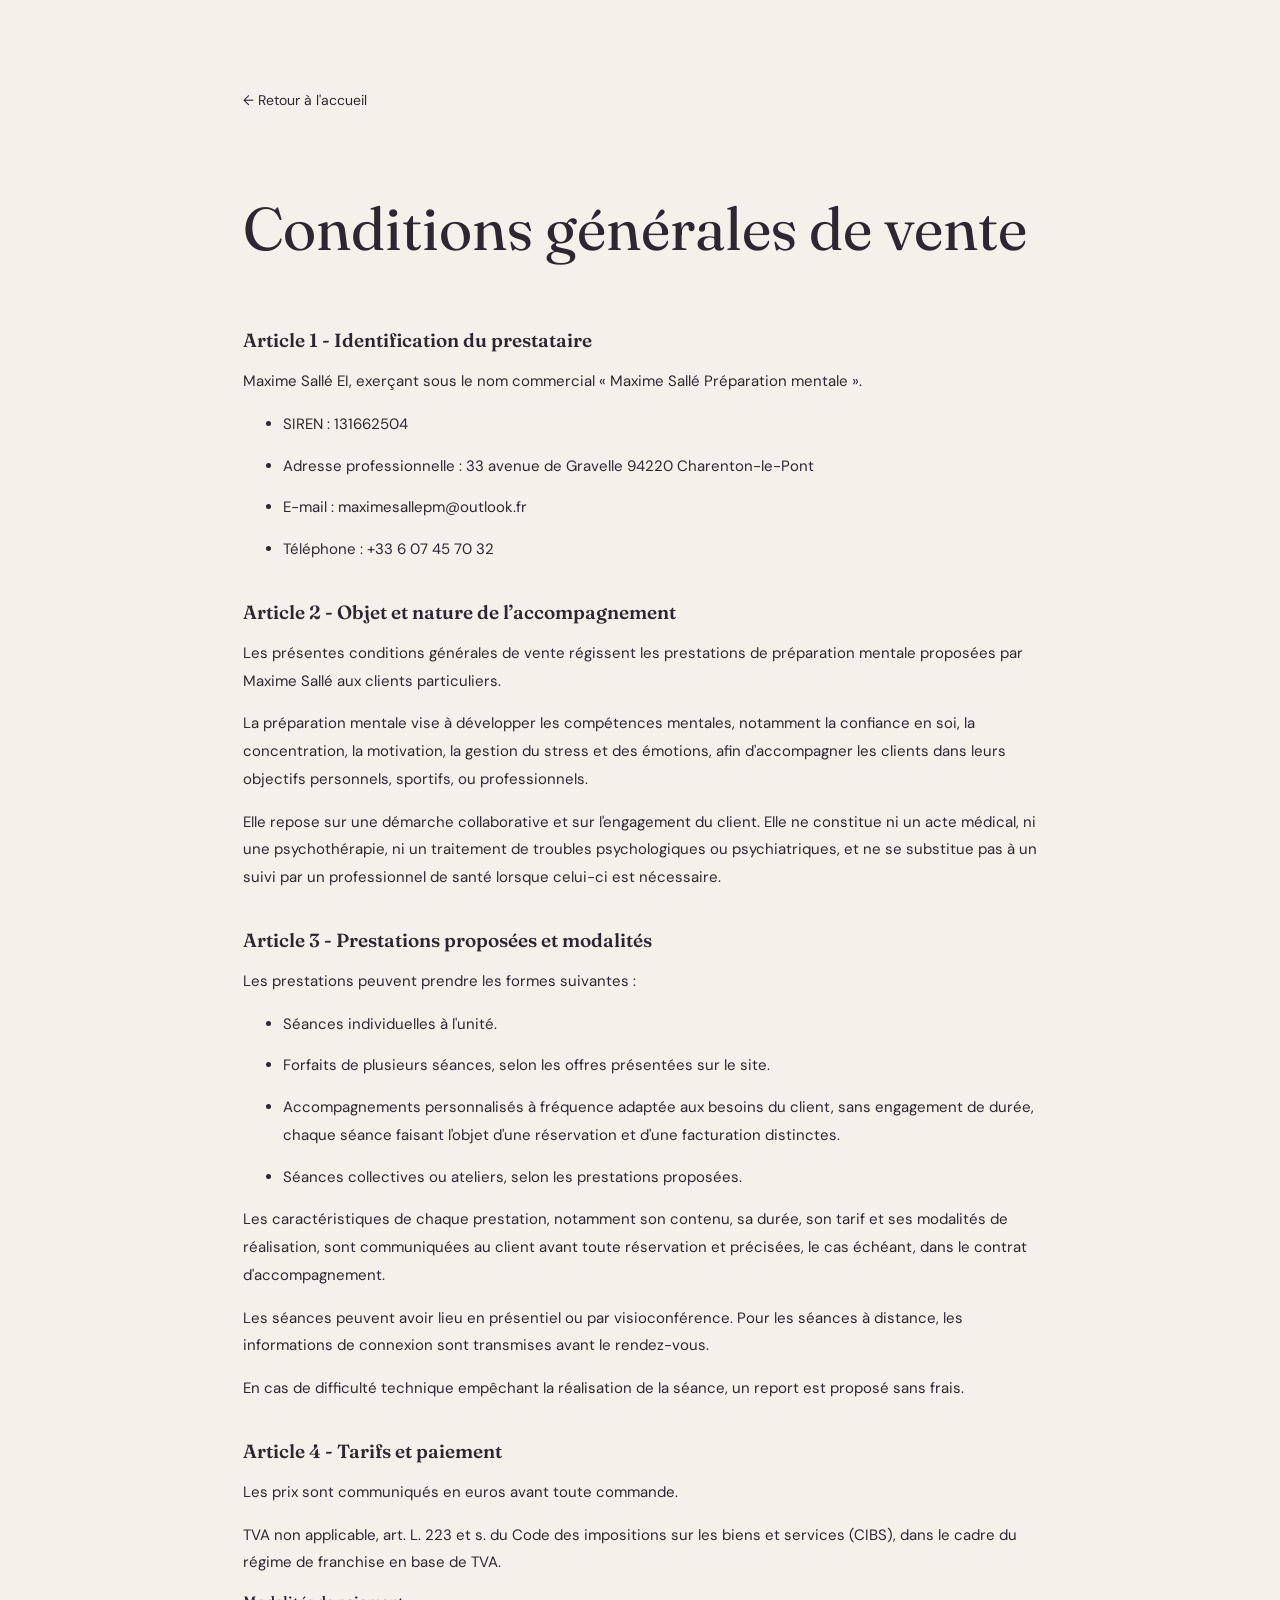
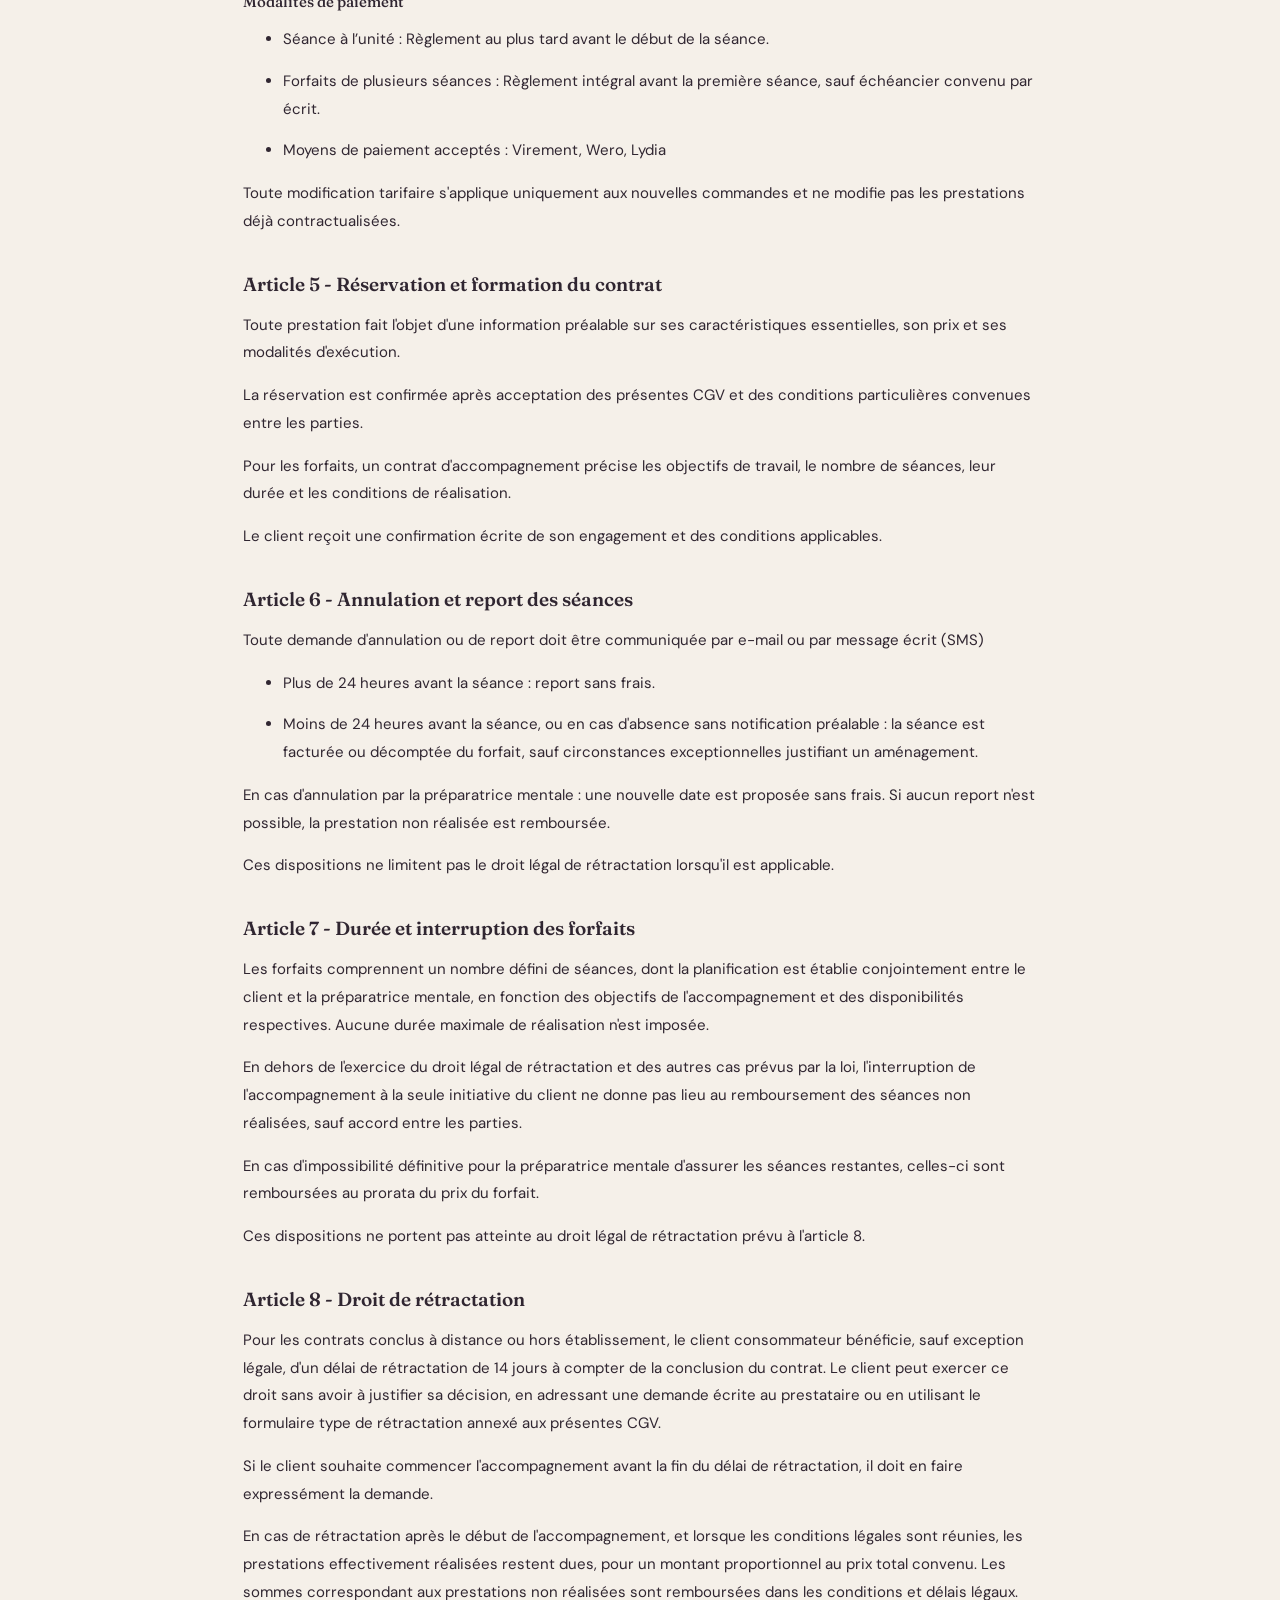
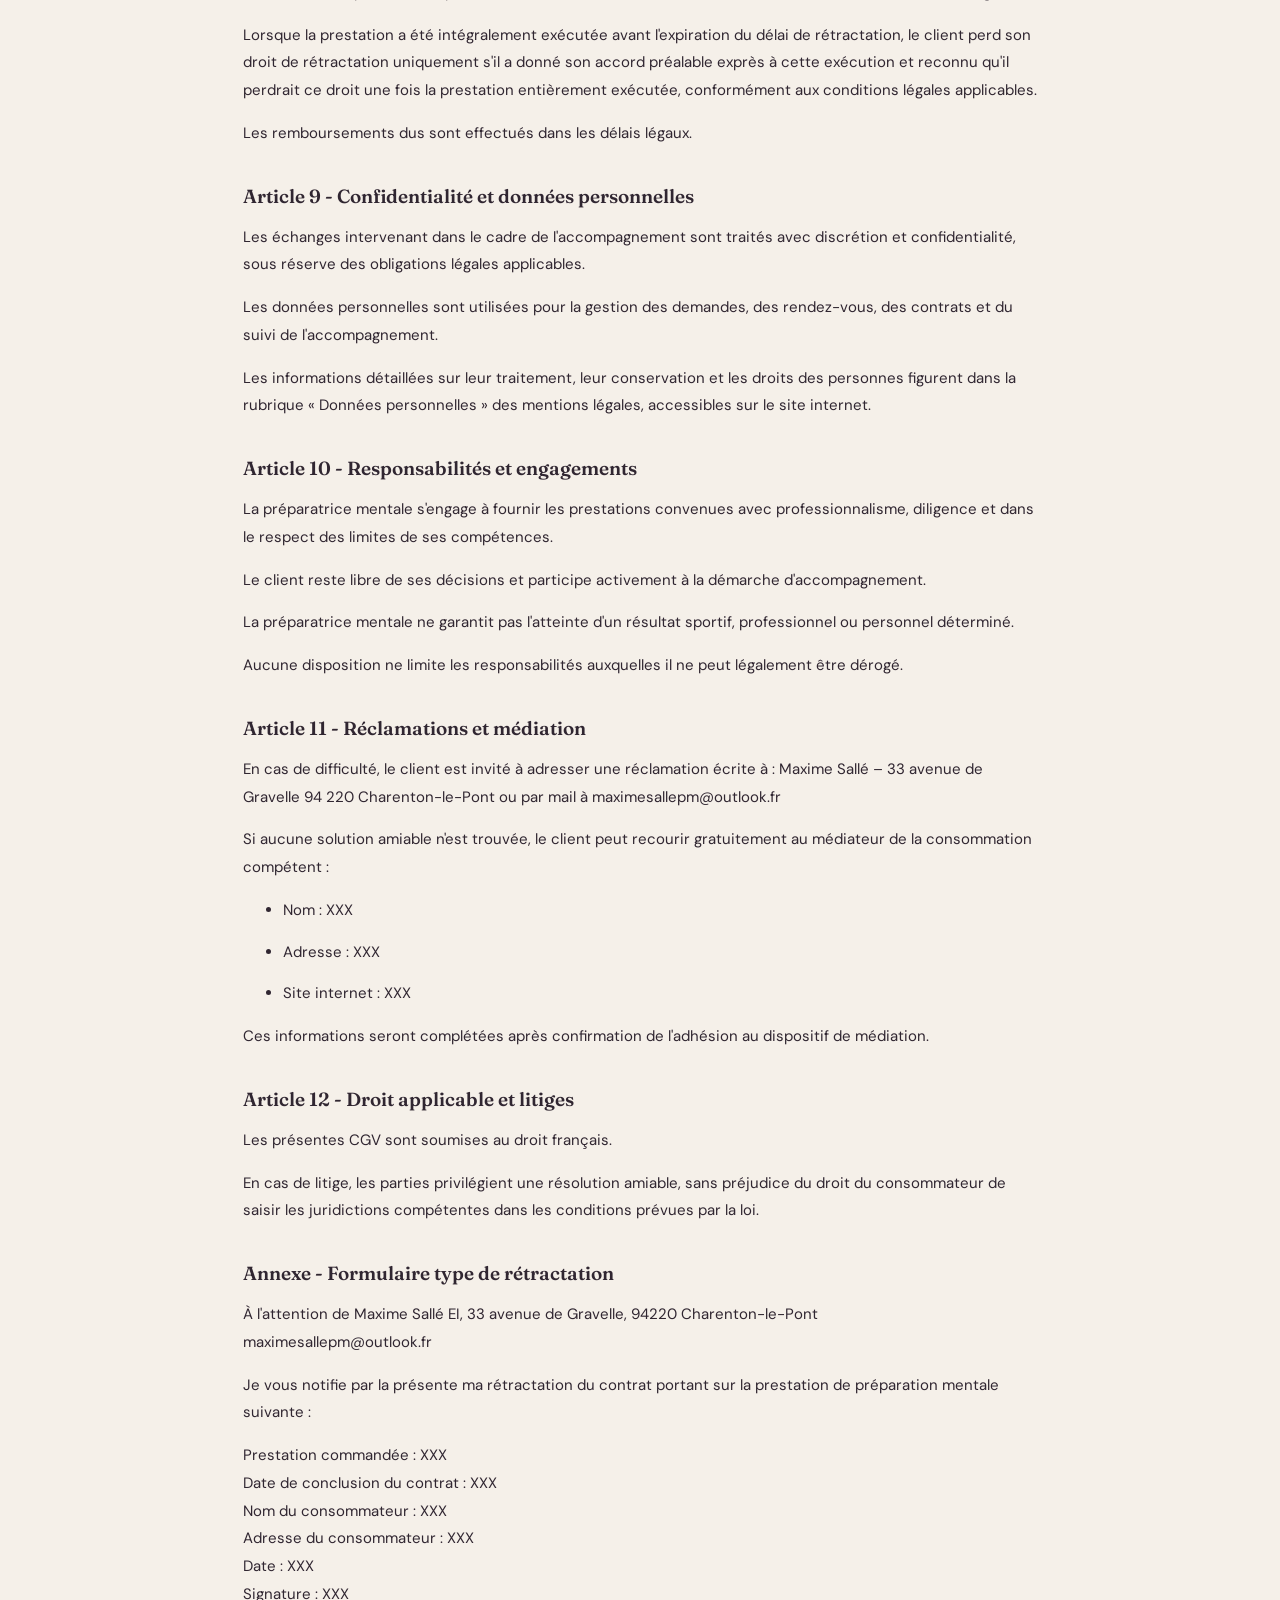
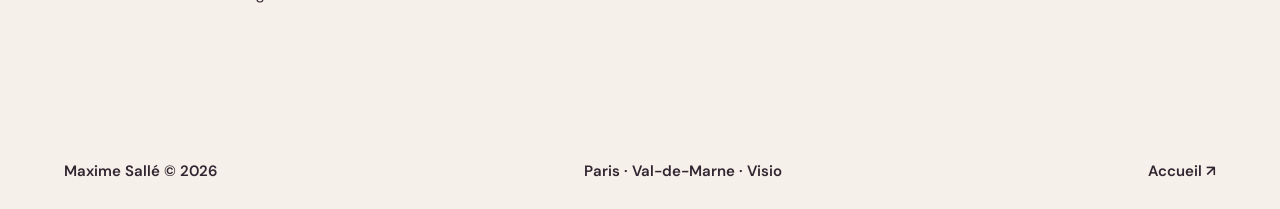
==== commit 476ad17c: "Update cgv.html" ====
--- a/cgv.html
+++ b/cgv.html
@@ -11,8 +11,7 @@
 <link rel="stylesheet" href="styles.css">
 </head><body>
 
-<main>
-   <main class="legal-page">
+<main class="legal-page">
     <a class="legal-back" href="index.html">← Retour à l'accueil</a>
     <h1>Conditions générales de vente</h1>
 
--- a/styles.css
+++ b/styles.css
@@ -73,39 +73,7 @@
   display: none;
 }
 
-.hero {
-  position: relative;
-  color: #fff;
-  overflow: hidden;
-}
-
-.hero-visual,
-.hero-visual img {
-  position: absolute;
-  inset: 0;
-  width: 100%;
-  height: 100%;
-}
-
-.hero-visual img {
-  object-fit: cover;
-  object-position: center 45%;
-}
-
-.hero-copy {
-  position: absolute;
-  top: 50%;
-  left: clamp(22px, 10vw, 160px);
-}
-
-.hero h1 {
-  font: 500 clamp(64px, 8.5vw, 142px)/0.99 var(--serif);
-  margin: 0 0 32px;
-  text-wrap: balance;
-}
-
-.hero h1 em,
-h2 em {
+h2 em{
   font-weight: 400;
 }
 
@@ -208,22 +176,6 @@
     font-size: 17px;
   }
 
-  .hero-visual img {
-    object-position: 62% center;
-  }
-
-  .hero-copy {
-    left: 23px;
-    right: 23px;
-    top: auto;
-    bottom: 95px;
-  }
-
-  .hero h1 {
-    line-height: 1.04;
-    margin-bottom: 24px;
-  }
-
   footer {
     display: block;
     padding: 30px 23px;
@@ -251,39 +203,17 @@
   box-shadow: 0 1px 0 rgba(48, 38, 49, 0.1);
 }
 
-.hero {
-  height: min(690px, calc(100svh - 78px));
-  min-height: 560px;
-}
-
-.hero-copy {
-  transform: translateY(-40%);
-}
-
 .situations {
   padding-top: 90px;
   padding-bottom: 90px;
 }
 
 @media (max-width: 700px) {
-  .hero {
-    height: calc(100svh - 68px);
-    min-height: 640px;
-    max-height: 780px;
-  }
-
-  .hero-copy {
-    transform: none;
-  }
+
   .situations {
     padding: 70px 23px;
   }
-}
-
-@media (max-width: 700px) {
-  .hero h1 {
-    font-size: clamp(47px, 10.6vw, 70px);
-  }
+
 }
 
 :root {
@@ -313,34 +243,18 @@
   font-weight: 500;
 }
 
-.hero h1 {
-  max-width: 920px;
-  font-size: var(--type-display) !important;
-  line-height: 1.08 !important;
-  letter-spacing: -0.015em !important;
-}
-
 .brand {
-  font-size: var(--type-heading) !important;
+  font-size: var(--type-heading);
 }
 
 .brand span {
-  font-family: var(--sans) !important;
-  font-size: var(--type-text) !important;
-  letter-spacing: 0.06em !important;
-}
-
-.hero h1 em {
-  font-family: var(--serif) !important;
-  font-size: inherit !important;
+  font-family: var(--sans);
+  font-size: var(--type-text);
+  letter-spacing: 0.06em;
 }
 
 .eyebrow {
-  letter-spacing: 0.08em !important;
-}
-
-.hero-copy {
-  width: min(760px, 79vw);
+  letter-spacing: 0.08em;
 }
 
 .site-header nav {
@@ -359,195 +273,20 @@
   }
 
   .brand {
-    font-size: var(--type-heading) !important;
+    font-size: var(--type-heading);
   }
 
   .brand span {
-    font-size: var(--type-text) !important;
-  }
-
-  .hero-copy {
-    width: auto;
-  }
+    font-size: var(--type-text);
+  }
+
 }
 
 .site-header .brand span {
-  text-transform: none !important;
-  letter-spacing: 0 !important;
-  font-weight: 600 !important;
+  text-transform: none;
+  letter-spacing: 0;
+  font-weight: 600;
   margin-top: 4px;
-}
-
-.split-hero {
-  display: grid;
-  grid-template-columns: 1fr 1fr;
-  background: var(--paper);
-  color: var(--ink);
-  overflow: hidden;
-}
-
-.split-hero .hero-copy {
-  position: relative;
-  inset: auto;
-  width: auto;
-  transform: none;
-  display: flex;
-  flex-direction: column;
-  align-items: flex-start;
-  justify-content: center;
-}
-
-.split-hero h1 {
-  margin: 0 0 30px;
-  color: var(--ink);
-}
-
-.split-hero h1 em {
-  color: #806b87;
-}
-
-.split-hero .button {
-  margin: 0;
-}
-
-.split-hero .hero-visual {
-  position: relative;
-  inset: auto;
-  min-width: 0;
-  min-height: 100%;
-  width: 100%;
-  height: 100%;
-}
-
-.split-hero .hero-visual img {
-  object-position: center 40%;
-}
-
-@media (max-width: 700px) {
-  .split-hero {
-    height: auto;
-    min-height: 0;
-    max-height: none;
-    display: flex;
-    flex-direction: column;
-  }
-
-  .split-hero .hero-copy {
-    order: 1;
-  }
-
-  .split-hero h1 {
-    font-size: var(--type-display) !important;
-  }
-
-  .split-hero .hero-visual {
-    height: clamp(320px, 90vw, 400px);
-    min-height: 0;
-  }
-}
-
-.hero-cta-mobile {
-  display: none;
-}
-
-@media (max-width: 700px) {
-  .split-hero .hero-copy {
-    padding: 36px 23px 16px;
-  }
-
-  .split-hero h1 {
-    margin-bottom: 16px;
-  }
-
-  .split-hero .hero-copy .button {
-    display: none;
-  }
-
-  .split-hero .hero-visual {
-    order: 2;
-  }
-
-  .split-hero .hero-visual img {
-    object-position: center 48%;
-    transform: none;
-  }
-
-  .split-hero .hero-cta-mobile {
-    display: inline-flex;
-    order: 3;
-    align-self: flex-start;
-    margin: 18px 23px 28px;
-  }
-}
-/* NAVIGATION SOUS L’INTRODUCTION — numéros citron, titres beige */
-.wayfinder {
-  display: grid;
-  grid-template-columns: repeat(4, minmax(0, 1fr));
-  gap: 24px;
-  padding: 30px 36px;
-  background: #35051E;
-}
-
-.wayfinder a {
-  display: flex;
-  flex-direction: column;
-  align-items: flex-start;
-  justify-content: flex-start;
-  gap: 8px;
-  min-height: 0px;
-  padding: 0 0 12px;
-  border-bottom: 1px solid rgba(245, 240, 233, 0.35);
-  color: var(--paper);
-  text-decoration: none;
-  transition: border-color 0.25s ease;
-}
-
-.wayfinder a > span:first-child {
-  font-family: var(--sans);
-  font-size: 15px !important;
-  font-weight: 400;
-  line-height: 1;
-  color: #f5ec42;
-}
-
-.wayfinder a .wayfinder-title {
-  font-family: var(--serif);
-  font-size: 19px !important;
-  font-weight: 300;
-  line-height: 1.2;
-  letter-spacing: normal;
-  color: var(--paper);
-}
-
-.wayfinder a:hover {
-  border-bottom-color: #f5ec42;
-}
-
-.wayfinder a:focus-visible {
-  outline: 2px solid #f5ec42;
-  outline-offset: 4px;
-}
-
-@media (max-width: 700px) {
-  .wayfinder {
-    grid-template-columns: repeat(2, minmax(0, 1fr));
-    gap: 4px 12px;
-    padding: 8px 23px 12px;
-  }
-
-  .wayfinder a {
-    min-height: 76px;
-    padding: 10px 6px;
-    border-bottom: 0;
-  }
-
-  .wayfinder a .wayfinder-title {
-    font-size: 17px !important;
-  }
-
-  .wayfinder a > span:first-child {
-    font-size: 14px !important;
-  }
 }
 
 .site-header nav a.nav-contact {
@@ -590,7 +329,7 @@
 }
 
 .situations-editorial {
-  padding: 54px clamp(23px, 5vw, 80px);
+  padding: 24px clamp(23px, 5vw, 80px);
   background: var(--paper);
 }
 
@@ -600,8 +339,8 @@
 
 .situations-introduction h2 {
   margin: 0 0 14px;
-  font-family: var(--serif) !important;
-  font-size: 34px !important;
+  font-family: var(--serif);
+  font-size: 34px;
   font-weight: 500;
   line-height: 1.16;
   letter-spacing: -0.015em;
@@ -610,7 +349,7 @@
 .situations-introduction > p {
   max-width: 650px;
   margin: 0;
-  font-size: 15px !important;
+  font-size: 15px;
   line-height: 1.55;
 }
 
@@ -622,8 +361,8 @@
 }
 
 .situations-contexts span {
-  font-family: var(--serif) !important;
-  font-size: 20px !important;
+  font-family: var(--serif);
+  font-size: 20px;
   font-weight: 400;
   color: var(--coral);
 }
@@ -672,14 +411,14 @@
 }
 
 .situation-number {
-  font-size: 16px !important;
+  font-size: 16px;
   font-weight: 500;
   color: #987da5;
 }
 
 .situation-name {
-  font-family: var(--serif) !important;
-  font-size: 22px !important;
+  font-family: var(--serif);
+  font-size: 22px;
   font-weight: 400;
   line-height: 1.3;
 }
@@ -695,16 +434,16 @@
 .situations-editorial #situation-tools-text,
 .situations-editorial #situation-outcome-text {
   margin: 0;
-  font-family: var(--sans) !important;
-  font-size: 15px !important;
+  font-family: var(--sans);
+  font-size: 15px;
   font-weight: 400;
   line-height: 1.55;
 }
 
 .situation-panel-label {
   margin: 0 0 7px;
-  font-family: var(--sans) !important;
-  font-size: 13px !important;
+  font-family: var(--sans);
+  font-size: 13px;
   font-weight: 600;
   line-height: 1.4;
   letter-spacing: normal;
@@ -736,7 +475,7 @@
 .situations-footer > p {
   max-width: 610px;
   margin: 0;
-  font-size: 15px !important;
+  font-size: 15px;
   line-height: 1.55;
 }
 
@@ -812,11 +551,11 @@
 
 @media (max-width: 700px) {
   .situations-editorial {
-    padding: 48px 23px;
+    padding: 24px 23px;
   }
 
   .situations-introduction h2 {
-    font-size: 30px !important;
+    font-size: 30px;
   }
 
   .situations-contexts {
@@ -824,7 +563,7 @@
   }
 
   .situations-contexts span {
-    font-size: 18px !important;
+    font-size: 18px;
   }
 
   .situation-choice {
@@ -834,7 +573,7 @@
   }
 
   .situation-name {
-    font-size: 20px !important;
+    font-size: 20px;
   }
 
   .situation-panel {
@@ -862,9 +601,7 @@
     grid-column: 1;
     grid-row: 5;
   }
-}
-
-@media (min-width: 701px) {
+
   #situations > .situations-contexts {
     flex-wrap: nowrap;
     gap: 12px 24px;
@@ -884,8 +621,8 @@
 }
 
 #situations > .situations-contexts span {
-  font-family: var(--sans) !important;
-  font-size: 14px !important;
+  font-family: var(--sans);
+  font-size: 14px;
   font-weight: 400;
   line-height: 1.5;
   color: #715f76;
@@ -918,8 +655,8 @@
 
 .offers-section h2 {
   margin: 0 0 14px;
-  font-family: var(--serif) !important;
-  font-size: 34px !important;
+  font-family: var(--serif);
+  font-size: 34px;
   font-weight: 500;
   line-height: 1.16;
   letter-spacing: -0.015em;
@@ -931,14 +668,14 @@
 }
 
 .offers-section p:not(.eyebrow) {
-  font-size: 15px !important;
+  font-size: 15px;
   line-height: 1.55;
 }
 
 .offers-section .offers-subtitle {
   margin: 0 0 24px;
-  font-family: var(--serif) !important;
-  font-size: 26px !important;
+  font-family: var(--serif);
+  font-size: 26px;
   font-weight: 500;
   line-height: 1.2;
 }
@@ -958,14 +695,14 @@
 .offers-step-number {
   padding-top: 4px;
   color: #987da5;
-  font-size: 16px !important;
+  font-size: 16px;
   font-weight: 500;
 }
 
 .offers-section h4 {
   margin: 0 0 12px;
-  font-family: var(--serif) !important;
-  font-size: 22px !important;
+  font-family: var(--serif);
+  font-size: 22px;
   font-weight: 500;
   line-height: 1.3;
 }
@@ -992,8 +729,8 @@
   border-radius: 999px;
   background: var(--coral);
   color: var(--ink);
-  font-family: var(--sans) !important;
-  font-size: 13px !important;
+  font-family: var(--sans);
+  font-size: 13px;
   font-weight: 700;
   line-height: 1.3;
 }
@@ -1010,7 +747,7 @@
 
 .offers-packages-heading p {
   margin: 0;
-  font-size: 14px !important;
+  font-size: 14px;
 }
 
 .offers-packages {
@@ -1036,14 +773,14 @@
 .offers-section .offer-purpose {
   min-height: 36px;
   margin: 0 0 14px;
-  font-size: 12px !important;
+  font-size: 12px;
   font-weight: 500;
   line-height: 1.5;
   color: #715f76;
 }
 
 .offer-card h4 {
-  font-size: 28px !important;
+  font-size: 28px;
 }
 
 .offer-price {
@@ -1053,15 +790,15 @@
 }
 
 .offer-price > span {
-  font-family: var(--sans) !important;
-  font-size: 22px !important;
+  font-family: var(--sans);
+  font-size: 22px;
   font-weight: 600;
   line-height: 1.3;
 }
 
 .offers-section .offer-price p {
   margin: 7px 0 0;
-  font-size: 13px !important;
+  font-size: 13px;
 }
 
 .offers-continuous {
@@ -1100,7 +837,7 @@
   }
 
   .offers-section h2 {
-    font-size: 30px !important;
+    font-size: 30px;
   }
 
   .offers-steps,
@@ -1132,6 +869,7 @@
 
 #offres {
   background: #f1e2db;
+  padding-bottom: 30px;
 }
 
 #offres .offers-steps {
@@ -1153,8 +891,8 @@
 
 #offres .offers-step-number {
   padding: 0;
-  font-family: var(--sans) !important;
-  font-size: 32px !important;
+  font-family: var(--sans);
+  font-size: 32px;
   font-weight: 500;
   line-height: 1;
   letter-spacing: -0.04em;
@@ -1162,13 +900,13 @@
 }
 
 #offres .offers-step h4 {
-  font-size: 22px !important;
+  font-size: 22px;
   line-height: 1.2;
 }
 
 #offres .offers-step p {
   margin: 0;
-  font-size: 14px !important;
+  font-size: 14px;
   line-height: 1.55;
 }
 
@@ -1179,7 +917,7 @@
 
 #offres .offers-free {
   padding: 6px 12px;
-  font-size: 13px !important;
+  font-size: 13px;
 }
 
 #offres .offers-step:not(:last-child)::before,
@@ -1224,11 +962,11 @@
 }
 
 #offres .offer-card h4 {
-  font-size: 28px !important;
+  font-size: 28px;
 }
 
 #offres .offer-price > span {
-  font-size: 26px !important;
+  font-size: 26px;
 }
 
 @media (max-width: 1100px) {
@@ -1257,7 +995,7 @@
   }
 
   #offres .offers-step-number {
-    font-size: 26px !important;
+    font-size: 26px;
   }
 
   #offres .offers-step:not(:last-child)::before {
@@ -1412,8 +1150,8 @@
 
 #offres .offer-price .offer-launch-price {
   display: block;
-  font-family: var(--sans) !important;
-  font-size: 38px !important;
+  font-family: var(--sans);
+  font-size: 38px;
   font-weight: 600;
   line-height: 1.1;
   letter-spacing: -0.035em;
@@ -1436,7 +1174,7 @@
 
 #offres .offers-bilan-note {
   margin: 0;
-  font-size: 13px !important;
+  font-size: 13px;
   line-height: 1.45;
 }
 
@@ -1464,7 +1202,7 @@
   min-height: 4.35em;
   margin: 0 0 12px;
   color: var(--ink);
-  font-size: 15px !important;
+  font-size: 15px;
   font-weight: 500;
   line-height: 1.45;
 }
@@ -1481,14 +1219,14 @@
 
 #offres .offer-card .offer-launch-price {
   display: block;
-  font-family: var(--sans) !important;
+  font-family: var(--sans);
   font-weight: 700;
   line-height: 1.1;
   letter-spacing: -0.035em;
 }
 
 #offres .offer-session-count {
-  font-size: 13px !important;
+  font-size: 13px;
   font-weight: 600;
   line-height: 1.4;
 }
@@ -1499,7 +1237,7 @@
 
 #offres .offer-inclusion-label {
   margin: 0 0 10px;
-  font-size: 13px !important;
+  font-size: 13px;
   font-weight: 500;
   line-height: 1.6;
 }
@@ -1509,7 +1247,7 @@
   padding: 2px 5px;
   background: var(--offers-fluo, #f5ec42);
   color: var(--ink);
-  font-size: 13px !important;
+  font-size: 13px;
   font-weight: 600;
   box-decoration-break: clone;
   -webkit-box-decoration-break: clone;
@@ -1526,7 +1264,7 @@
 #offres .offer-deliverables li {
   position: relative;
   padding-left: 14px;
-  font-size: 14px !important;
+  font-size: 14px;
   line-height: 1.45;
 }
 
@@ -1549,7 +1287,7 @@
   padding: 12px 10px;
   background: var(--coral);
   color: var(--ink);
-  font-size: 13px !important;
+  font-size: 13px;
   font-weight: 600;
   line-height: 1.4;
   text-align: center;
@@ -1618,20 +1356,6 @@
 
 #offres .offer-card .offer-price {
   padding-top: 10px;
-}
-
-#offres .offer-promo-note {
-  margin: 8px 0 14px;
-  font-size: 12px !important;
-  line-height: 1.5;
-}
-
-#offres .offer-promo-note > span {
-  display: block;
-  margin-bottom: 3px;
-  color: #715f76;
-  font-size: 12px !important;
-  font-weight: 600;
 }
 
 #offres .offers-continuous {
@@ -1679,8 +1403,8 @@
   top: 0;
   left: 14px;
   color: var(--coral);
-  font-family: var(--serif) !important;
-  font-size: clamp(22px, 2vw, 28px) !important;
+  font-family: var(--serif);
+  font-size: clamp(22px, 2vw, 28px);
   line-height: 1.15;
 }
 
@@ -1689,36 +1413,8 @@
   color: var(--coral);
 }
 
-#offres .offer-sticker {
-  position: absolute;
-  top: -30px;
-  right: 8px;
-  z-index: 2;
-  display: flex;
-  align-items: center;
-  justify-content: center;
-  width: 70px;
-  height: 70px;
-  padding: 8px;
-  border-radius: 50%;
-  background: var(--offers-fluo, #f5ec42);
-  color: var(--ink);
-  font-family: var(--sans) !important;
-  font-size: 11px !important;
-  font-weight: 700;
-  line-height: 1.25;
-  text-align: center;
-  text-transform: uppercase;
-  transform: rotate(-12deg);
-  pointer-events: none;
-}
-
 #offres .offer-card .offer-launch-price {
-  font-size: 42px !important;
-}
-
-#offres .offer-card .offer-promo-note {
-  font-weight: 400;
+  font-size: 42px;
 }
 
 @media (max-width: 700px) {
@@ -1730,39 +1426,14 @@
     padding-top: 34px;
   }
 
-  #offres .offer-sticker {
-    top: -26px;
-    width: 60px;
-    height: 60px;
-    font-size: 10px !important;
-  }
-
   #offres .offer-card .offer-card-title {
     max-width: calc(100% - 82px);
-    font-size: 26px !important;
+    font-size: 26px;
   }
 }
 
 #offres .offer-card:not(.offer-card-featured) .offer-launch-price {
   color: var(--coral);
-}
-
-#offres .offer-card .offer-promo-note {
-  margin: 6px 0 14px;
-  padding: 0;
-  background: transparent;
-  color: inherit;
-  font-size: 13px !important;
-  line-height: 1.45;
-}
-
-#offres .offer-card .offer-promo-note > span {
-  display: block;
-  margin: 0 0 3px;
-  font-size: 12px !important;
-  font-weight: 500;
-  text-transform: none;
-  letter-spacing: normal;
 }
 
 #offres .offer-card .offer-card-title {
@@ -1778,20 +1449,6 @@
   padding-top: 26px;
 }
 
-#offres .offer-card .offer-promo-note {
-  margin-top: 2px;
-}
-
-#offres .offer-card .offer-promo-note > span {
-  margin-bottom: 3px;
-  color: var(--coral);
-  line-height: 1.25;
-}
-
-#offres .offer-card-featured .offer-promo-note > span {
-  color: var(--offers-fluo, #f5ec42);
-}
-
 #offres .offers-continuous {
   margin-top: 28px;
   padding: 26px;
@@ -1802,15 +1459,15 @@
 
 #offres .offers-continuous h4 {
   margin-bottom: 8px;
-  font-family: var(--serif) !important;
-  font-size: 28px !important;
+  font-family: var(--serif);
+  font-size: 28px;
   font-weight: 500;
   line-height: 1.2;
 }
 
 #offres .offers-continuous p {
   max-width: 680px;
-  font-size: 14px !important;
+  font-size: 14px;
   line-height: 1.5;
 }
 
@@ -1828,7 +1485,7 @@
   }
 
   #offres .offers-continuous h4 {
-    font-size: 25px !important;
+    font-size: 25px;
   }
 }
 
@@ -1851,8 +1508,8 @@
 
 .contact-copy h2 {
   margin: 0 0 18px;
-  font-family: var(--serif) !important;
-  font-size: 34px !important;
+  font-family: var(--serif);
+  font-size: 34px;
   font-weight: 500;
   line-height: 1.16;
   letter-spacing: -0.015em;
@@ -1870,111 +1527,9 @@
   padding: 6px 11px;
   background: var(--offers-fluo, #f5ec42);
   color: var(--ink);
-  font-size: 13px !important;
+  font-size: 13px;
   font-weight: 700;
   line-height: 1.3;
-}
-
-.contact-form {
-  padding: 28px;
-  background: #ede4e7;
-}
-
-.contact-field {
-  min-width: 0;
-  margin-bottom: 20px;
-}
-
-.contact-field label {
-  display: block;
-  margin-bottom: 8px;
-  font-size: 14px !important;
-  font-weight: 600;
-  line-height: 1.45;
-}
-
-.contact-optional {
-  margin-left: 5px;
-  font-size: 12px !important;
-  font-weight: 400;
-  color: #715f76;
-}
-
-.contact-hint {
-  margin: -3px 0 10px;
-  font-size: 13px !important;
-  line-height: 1.45;
-}
-
-.contact-field input,
-.contact-field textarea,
-.contact-field select {
-  display: block;
-  width: 100%;
-  min-height: 46px;
-  padding: 12px;
-  border: 1px solid rgba(48, 38, 49, 0.25);
-  border-radius: 0;
-  background: var(--paper);
-  color: var(--ink);
-  font-family: var(--sans) !important;
-  font-size: 15px !important;
-  line-height: 1.5;
-}
-
-.contact-field textarea {
-  min-height: 135px;
-  resize: vertical;
-}
-
-.contact-field input:focus-visible,
-.contact-field textarea:focus-visible,
-.contact-field select:focus-visible {
-  outline: 2px solid var(--coral);
-  outline-offset: 2px;
-}
-
-.contact-details {
-  display: grid;
-  grid-template-columns: minmax(0, 1fr) minmax(0, 1fr);
-  gap: 16px;
-}
-
-.contact-privacy {
-  margin: 0 0 16px;
-  font-size: 12px !important;
-  line-height: 1.5;
-}
-.contact-privacy a {
-  font-size: 12px !important;
-  font-weight: 400 !important;
-  line-height: inherit;
-  color: inherit;
-}
-
-.contact-submit {
-  justify-content: center;
-  gap: 0;
-  border: 0;
-  cursor: pointer;
-  font-size: 14px !important;
-  line-height: 1.4;
-}
-
-.contact-submit:disabled {
-  opacity: 0.65;
-  cursor: not-allowed;
-}
-
-.contact-submit:disabled:hover {
-  transform: none;
-  background: var(--coral);
-}
-
-.contact-setup-note {
-  margin: 10px 0 0;
-  font-size: 12px !important;
-  line-height: 1.4;
 }
 
 @media (max-width: 1000px) {
@@ -1989,8 +1544,7 @@
     scroll-margin-top: 68px;
   }
 
-  .contact-layout,
-  .contact-details {
+  .contact-layout {
     grid-template-columns: minmax(0, 1fr);
   }
 
@@ -1998,22 +1552,14 @@
     gap: 24px;
   }
 
-  .contact-details {
-    gap: 0;
-  }
-
   .contact-copy h2 {
-    font-size: 30px !important;
-  }
-
-  .contact-bilan,
-  .contact-form {
+    font-size: 30px;
+  }
+
+  .contact-bilan {
     padding: 22px;
   }
 
-  .contact-submit {
-    width: 100%;
-  }
 }
 
 #contact .contact-bilan {
@@ -2024,8 +1570,8 @@
 
 #contact .contact-bilan h2 {
   margin: 0 0 12px;
-  font-family: var(--serif) !important;
-  font-size: 28px !important;
+  font-family: var(--serif);
+  font-size: 28px;
   font-weight: 500;
   line-height: 1.2;
   letter-spacing: -0.015em;
@@ -2034,15 +1580,9 @@
 
 #contact .contact-bilan p {
   margin: 0;
-  font-size: 15px !important;
+  font-size: 15px;
   line-height: 1.55;
   color: var(--ink);
-}
-
-#contact .contact-bilan .contact-reassurance {
-  margin-top: 14px;
-  font-size: 13px !important;
-  font-weight: 600;
 }
 
 #contact .contact-free {
@@ -2055,7 +1595,7 @@
   }
 
   #contact .contact-bilan h2 {
-    font-size: 25px !important;
+    font-size: 25px;
   }
 }
 
@@ -2063,326 +1603,8 @@
   align-items: start;
 }
 
-#contact .contact-copy,
-#contact .contact-bilan,
-#contact .contact-form {
-  margin-top: 0 !important;
-}
-
-.split-hero {
-  height: auto;
-  min-height: min(700px, calc(100svh - 78px));
-}
-
-.split-hero .hero-copy {
-  min-width: 0;
-  padding: 40px clamp(24px, 3vw, 48px);
-}
-
-.split-hero h1 {
-  max-width: none;
-  font-size: clamp(30px, 2.5vw, 44px) !important;
-  line-height: 1.15 !important;
-  letter-spacing: 0 !important;
-  margin-bottom: 22px;
-  text-wrap: balance;
-}
-
-.split-hero .hero-copy > p.hero-introduction {
-  margin: 0 0 18px;
-  font-size: 15px !important;
-  line-height: 1.5;
-}
-
-.split-hero .hero-benefits {
-  display: grid;
-  gap: 12px;
-  max-width: 540px;
-  margin: 0 0 22px;
-  padding-left: 18px;
-  font-family: var(--sans);
-  font-size: 15px;
-  font-weight: 400;
-  line-height: 1.5;
-  text-align: left;
-}
-
-.split-hero .hero-benefits li {
-  padding-left: 5px;
-}
-
-.split-hero .hero-benefits li::marker {
-  color: var(--coral);
-}
-
-.split-hero .hero-copy > p.hero-location {
-  margin: 0 0 18px;
-  font-size: 13px !important;
-  line-height: 1.5;
-}
-
-.split-hero .hero-copy > p.hero-reassurance,
-.split-hero .hero-reassurance-mobile {
-  margin: 9px 0 0;
-  font-family: var(--sans);
-  font-size: 12px !important;
-  font-weight: 400;
-  line-height: 1.4;
-  color: var(--ink);
-}
-
-.split-hero .hero-reassurance-mobile {
-  display: none;
-}
-
-@media (max-width: 700px) {
-  .split-hero {
-    min-height: 0;
-  }
-
-  .split-hero .hero-copy {
-    padding: 28px 23px 16px;
-  }
-
-  .split-hero h1 {
-    font-size: 30px !important;
-    margin-bottom: 18px;
-  }
-
-  .split-hero h1 br {
-    display: none;
-  }
-
-  .split-hero .hero-benefits {
-    gap: 10px;
-    margin-bottom: 16px;
-    font-size: 14px;
-  }
-
-  .split-hero .hero-copy > p.hero-location {
-    margin-bottom: 0;
-  }
-
-  .split-hero .hero-copy > p.hero-reassurance {
-    display: none;
-  }
-
-  .split-hero .hero-cta-mobile {
-    margin: 18px 23px 0;
-  }
-
-  .split-hero .hero-reassurance-mobile {
-    display: block;
-    order: 4;
-    margin: 9px 23px 24px;
-  }
-}
-
-.split-hero .hero-parme {
-  color: #806b87;
-}
-
-.split-hero h1 .hero-serene {
-  display: inline-block;
-  padding: 0.04em 0.18em 0.09em;
-  background: var(--ink);
-  color: #f5ec42;
-  font-family: var(--serif);
-  font-style: italic;
-  font-weight: 400;
-}
-
-.split-hero .hero-copy {
-  z-index: 2;
-}
-
-.split-hero .hero-method {
-  position: relative;
-  isolation: isolate;
-  align-self: stretch;
-  margin: 12px -68px 24px 0;
-  padding: 32px 24px 22px;
-  background: var(--paper);
-}
-
-.split-hero .hero-method::before {
-  content: "";
-  position: absolute;
-  inset: 8px -8px -8px 8px;
-  border: 1px solid var(--coral);
-  z-index: -1;
-  pointer-events: none;
-}
-
-.split-hero .hero-method-label {
-  position: absolute;
-  top: 0;
-  left: 18px;
-  transform: translateY(-50%) rotate(-2deg);
-  max-width: calc(100% - 36px);
-  margin: 0;
-  padding: 9px 14px;
-  background: #f5ec42;
-  color: var(--ink);
-  font-family: var(--sans);
-  font-size: 13px;
-  font-weight: 400;
-  line-height: 1.3;
-}
-
-.split-hero .hero-method .hero-benefits {
-  gap: 14px;
-  max-width: none;
-  margin: 0;
-  padding-left: 19px;
-  font-size: 15px;
-  font-weight: 400;
-  line-height: 1.5;
-}
-
-.split-hero .hero-method .hero-benefits li {
-  padding-left: 6px;
-}
-
-.split-hero .hero-method .hero-benefits li::marker {
-  color: var(--coral);
-  font-size: 1.25em;
-}
-
-@media (max-width: 1000px) {
-  .split-hero .hero-method {
-    margin-right: 0;
-    padding: 30px 18px 20px;
-  }
-}
-
-@media (max-width: 700px) {
-  .split-hero .hero-method {
-    margin: 16px 8px 24px 0;
-  }
-
-  .split-hero .hero-method-label {
-    left: 12px;
-    padding: 8px 11px;
-    font-size: 12px;
-  }
-
-  .split-hero .hero-method .hero-benefits {
-    gap: 12px;
-    font-size: 14px;
-  }
-}
-
-#accueil h1 .hero-parme {
-  font-family: inherit !important;
-  font-size: inherit !important;
-  font-weight: inherit !important;
-  line-height: inherit !important;
-  letter-spacing: inherit !important;
-  color: #806b87;
-}
-
-#accueil h1 .hero-serene {
-  display: inline-block;
-  background: transparent;
-  color: #806b87;
-  padding: 0;
-  font-family: var(--serif) !important;
-  font-size: inherit !important;
-  font-style: italic;
-  font-weight: 400 !important;
-  line-height: inherit !important;
-  letter-spacing: inherit !important;
-}
-
-#accueil .hero-copy {
-  min-width: 0;
-  padding: 40px clamp(28px, 4vw, 72px);
-}
-
-#accueil .hero-method {
-  position: relative;
-  isolation: isolate;
-  width: 100%;
-  max-width: 580px;
-  box-sizing: border-box;
-  align-self: flex-start;
-  margin: 14px 0 26px;
-  padding: 32px 24px 24px;
-  background: var(--paper);
-}
-
-#accueil .hero-method::before {
-  content: "";
-  position: absolute;
-  inset: 8px 0 -8px 8px;
-  border: 1px solid var(--coral);
-  z-index: -1;
-  pointer-events: none;
-}
-
-#accueil .hero-method-label {
-  position: absolute;
-  top: 0;
-  left: 18px;
-  transform: translateY(-50%);
-  max-width: calc(100% - 36px);
-  margin: 0;
-  padding: 9px 14px;
-  background: #f5ec42;
-  color: var(--ink);
-  font-family: var(--sans) !important;
-  font-size: 13px !important;
-  font-weight: 400 !important;
-  line-height: 1.3;
-}
-
-#accueil .hero-method .hero-benefits {
-  display: grid;
-  gap: 16px;
-  max-width: none;
-  margin: 0;
-  padding-left: 19px;
-  font-family: var(--sans) !important;
-  font-size: 15px !important;
-  font-weight: 400 !important;
-  line-height: 1.55;
-  text-align: left;
-}
-
-#accueil .hero-method .hero-benefits li {
-  padding-left: 6px;
-  font-size: inherit !important;
-  font-weight: 400 !important;
-}
-
-#accueil .hero-method .hero-benefits li::marker {
-  color: var(--coral);
-  font-size: 1.25em;
-}
-
-@media (max-width: 700px) {
-  #accueil .hero-copy {
-    padding: 28px 23px 16px;
-  }
-
-  #accueil .hero-method {
-    width: 100%;
-    margin: 16px 0 24px;
-    padding: 30px 18px 20px;
-  }
-
-  #accueil .hero-method-label {
-    left: 12px;
-
-    padding: 8px 11px;
-    font-size: 12px !important;
-  }
-
-  #accueil .hero-method .hero-benefits {
-    gap: 12px;
-    font-size: 14px !important;
-  }
+#contact .contact-copy, #contact .contact-bilan {
+  margin-top: 0;
 }
 
 #mon-accompagnement > .eyebrow,
@@ -2400,11 +1622,9 @@
   font-weight: 400;
   line-height: 1.4;
   letter-spacing: normal;
-}
-
-#mon-accompagnement .accompagnement-conviction h2 {
-  font-family: var(--serif) !important;
-  font-size: 28px !important;
+
+  font-family: var(--serif);
+  font-size: 28px;
   color: #302631;
   margin: 0 0 16px;
 }
@@ -2498,10 +1718,6 @@
     scroll-margin-top: 68px;
   }
 
-  #accueil .hero-copy {
-    padding-top: 32px;
-  }
-
   /* Retirer les effets scotch et surlignage du numéro */
   #situations .situation-panel::before,
   #situations .situation-choice.is-selected .situation-number::before {
@@ -2509,24 +1725,6 @@
   }
 
   /* Sur mobile, garder l’étiquette citron au-dessus du cadre */
-  #accueil .hero-method {
-    margin-top: 28px;
-    padding-top: 38px;
-  }
-
-  #accueil .hero-method-label {
-    position: absolute;
-    top: 0;
-    left: 12px;
-    transform: translateY(-50%);
-    width: max-content;
-    max-width: calc(100% - 24px);
-    margin: 0;
-    padding: 8px 11px;
-    background: #f5ec42;
-    color: var(--ink);
-    z-index: 2;
-  }
 
 }
 
@@ -2569,17 +1767,17 @@
 .accompagnement-immersif .accompagnement-scene {
   display: flex;
   align-items: center;
-  min-height: 440px;
-  padding: 40px clamp(24px, 5vw, 80px);
+  min-height: 360px;
+  padding: 30px clamp(24px, 5vw, 80px);
   background: linear-gradient(90deg, rgba(25,20,24,.65), rgba(25,20,24,.35) 45%, transparent 70%),
-    url("images/bandeau-accompagnement.png?v=20261016") center / cover no-repeat;
+    url("images/bandeau-accompagnement.webp?v=20261118-clean") center / cover no-repeat;
 }
 .accompagnement-immersif .accompagnement-scene-copy { width: 48%; max-width: 580px; }
 .accompagnement-immersif .accompagnement-scene .eyebrow { margin: 0 0 20px; color: #f5f0e9; }
 .accompagnement-immersif #accompagnement-title,
 .accompagnement-immersif #accompagnement-title em {
-  font-family: "Fraunces", serif !important;
-  font-size: clamp(34px, 3.8vw, 54px) !important;
+  font-family: "Fraunces", serif;
+  font-size: clamp(34px, 3.8vw, 54px);
   font-weight: 400;
   line-height: 1.12;
   letter-spacing: normal;
@@ -2587,11 +1785,11 @@
 }
 .accompagnement-immersif #accompagnement-title { margin: 0 0 22px; }
 .accompagnement-immersif #accompagnement-title em { font-style: italic; }
-.accompagnement-immersif .accompagnement-plaisir {   font: inherit !important; color: #d6c3e6 !important; }
+.accompagnement-immersif .accompagnement-plaisir {   font: inherit; color: #d6c3e6; }
 .accompagnement-immersif .accompagnement-conviction {
   margin: 0;
-  font-family: "DM Sans", sans-serif !important;
-  font-size: 15px !important;
+  font-family: "DM Sans", sans-serif;
+  font-size: 15px;
   line-height: 1.65;
   color: #f5f0e9;
   text-align: left;
@@ -2618,24 +1816,12 @@
 .accompagnement-deroule summary:focus-visible { outline: 2px solid #916da0; outline-offset: 4px; }
 .accompagnement-deroule-label { display: grid; gap: 7px; }
 .accompagnement-deroule-kicker { color: #916da0; font: 700 11px/1.3 "DM Sans", sans-serif; letter-spacing: .08em; }
-.accompagnement-deroule-aide { font: 400 14px/1.5 "DM Sans", sans-serif; }
-.accompagnement-deroule-icone {
-  display: grid;
-  place-items: center;
-  flex: 0 0 42px;
-  width: 42px;
-  height: 42px;
-  border: 1px solid #cdb8cf;
-  border-radius: 50%;
-  color: #916da0;
-  font: 300 30px/1 Arial, sans-serif;
-  transition: transform .2s ease;
-}
+
 .accompagnement-deroule[open] .accompagnement-deroule-icone { transform: rotate(45deg); }
 .accompagnement-immersif .accompagnement-recit { max-width: 740px; padding: 0 0 26px; }
 .accompagnement-immersif .accompagnement-recit p {
   margin: 0;
-  font: 400 15px/1.7 "DM Sans", sans-serif !important;
+  font: 400 15px/1.7 "DM Sans", sans-serif;
   text-align: left;
   hyphens: none;
 }
@@ -2647,10 +1833,7 @@
 }
 
 .about-dropdown-icon {
-  flex-shrink: 0;
-}
-
-.about-dropdown-icon {
+
   display: inline-flex;
   align-items: center;
   justify-content: center;
@@ -2660,7 +1843,7 @@
   height: 32px;
   border-radius: 50%;
 
-  background: #F5EC42;
+  background: var(--coral);
   color: #592630;
 
   font-size: 23px;
@@ -2670,9 +1853,19 @@
   transition: transform 0.2s ease, background 0.2s ease;
 }
 
-.accompagnement-deroule summary:hover .about-dropdown-icon {
-  transform: rotate(90deg);
+@media (hover: hover) and (pointer: fine) {
+  .accompagnement-deroule:not([open]) summary:hover .about-dropdown-icon {
+    transform: rotate(90deg);
+    background: #F5EC42;
+  }
+}
+.accompagnement-deroule[open] .about-dropdown-icon {
+  transform: rotate(45deg);
   background: var(--coral);
+}
+.accompagnement-deroule summary:focus-visible .about-dropdown-icon {
+  outline: 2px solid #916da0;
+  outline-offset: 3px;
 }
 .accompagnement-immersif .accompagnement-recit p + p { margin-top: 14px; }
 .accompagnement-immersif .accompagnement-surlignage {
@@ -2729,18 +1922,17 @@
     min-height: 0;
     padding: 30px 24px 135px;
     background-image: linear-gradient(180deg, rgba(25,20,24,.87), rgba(25,20,24,.68) 58%, rgba(25,20,24,.12)),
-      url("images/bandeau-accompagnement.png?v=20261016");
+      url("images/bandeau-accompagnement.webp?v=20261118-clean");
     background-position: center, 78% bottom;
     background-size: cover;
     background-repeat: no-repeat;
   }
   .accompagnement-immersif .accompagnement-scene-copy { width: 100%; max-width: none; }
   .accompagnement-immersif #accompagnement-title,
-  .accompagnement-immersif #accompagnement-title em { font-size: 34px !important; }
+  .accompagnement-immersif #accompagnement-title em { font-size: 34px; }
   .accompagnement-immersif .accompagnement-rencontre { padding: 30px 24px; }
   .accompagnement-deroule summary { padding: 20px 0; }
-  .accompagnement-deroule-titre { font-size: 25px; }
-  .accompagnement-deroule-aide { font-size: 13px; }
+
 }
 
 /* Bandeau : dégradé coloré, texte sur une ligne */
@@ -2793,25 +1985,25 @@
 
 .elan-banner p,
 .elan-banner p em {
-  font-family: "Fraunces", serif !important;
-  font-size: clamp(22px, 2.6vw, 40px) !important;
-  font-weight: 400 !important;
+  font-family: "Fraunces", serif;
+  font-size: clamp(22px, 2.6vw, 40px);
+  font-weight: 400;
   line-height: 1.2;
   letter-spacing: normal;
-  color: #302631 !important;
+  color: #302631;
 }
 
 .elan-banner p {
   margin: 0;
-  font-style: normal !important;
+  font-style: normal;
   text-align: center;
   white-space: nowrap;
 }
 
 .elan-banner p em {
-  display: inline !important;
+  display: inline;
   margin: 0;
-  font-style: italic !important;
+  font-style: italic;
 }
 
 @keyframes elan-gradient {
@@ -2836,167 +2028,44 @@
   }
 }
 
-
 /* PAGE MENTIONS LÉGALES */
 
-.legal-page {
-  max-width: 850px;
-  margin: 0 auto;
-  padding: 90px 28px 110px;
-}
-
-.legal-back {
-  display: inline-block;
-  margin-bottom: 65px;
-  color: inherit;
-  text-decoration: none;
-  font-size: 14px;
-}
-
-.legal-back:hover {
-  text-decoration: underline;
-}
-
-.legal-page h1 {
-  font-family: "Fraunces", serif;
-  font-size: clamp(36px, 5vw, 60px);
-  font-weight: 400;
-  line-height: 1.15;
-  margin: 20px 0 65px;
-}
-
-.legal-page h1 em {
-  font-weight: 400;
-}
-
-.legal-page section {
-  margin-bottom: 42px;
-}
-
-.legal-page h2 {
-  font-family: "DM Sans", sans-serif;
-  font-size: 19px;
-  font-weight: 600;
-  margin-bottom: 16px;
-}
-
-.legal-page section p {
-  font-size: 15px;
-  line-height: 1.85;
-  margin-bottom: 14px;
-}
-
-.legal-page a {
-  color: inherit;
-}
-
-.contact-privacy a {
-  text-decoration: underline;
-  text-underline-offset: 3px;
-}
-
-@media (max-width: 600px) {
-  .legal-page {
-    padding: 55px 22px 75px;
-  }
-
-  .legal-back {
-    margin-bottom: 45px;
-  }
-
-  .legal-page h1 {
-    margin-bottom: 45px;
-  }
-}
-
 /* Phrase sous le bouton — mobile */
-@media (max-width: 700px) {
-  #accueil .hero-reassurance-mobile {
-    display: block;
-    order: 4;
-    margin: 9px 23px 24px;
-    color: var(--ink);
-    font-size: 12px !important;
-    line-height: 1.45;
-  }
-}
-
-
-#accueil h1 .hero-no-wrap {
-  display: inline-block;
-  white-space: nowrap;
-  font-family: inherit !important;
-  font-size: inherit !important;
-  font-weight: inherit;
-  line-height: inherit;
-}
-
-#accueil h1 .hero-no-wrap .hero-parme {
-  font-family: inherit !important;
-  font-size: inherit !important;
-}
 
 /* ACCUEIL — ordre des éléments sur mobile */
 @media (max-width: 700px) {
-
-  #accueil .hero-copy {
-    display: contents;
-  }
 
   #accueil #hero-title {
     order: 1;
     margin: 28px 23px 16px;
   }
 
-  #accueil .hero-introduction {
-    order: 2;
-    margin: 0 23px 24px;
-  }
-
-  #accueil .hero-visual {
-    order: 3;
-  }
-
-  #accueil .hero-method {
-    order: 4;
-    width: calc(100% - 46px);
-    margin: 28px 23px 24px;
-  }
-
-  #accueil .hero-cta-mobile {
-    order: 5;
-  }
-
-  #accueil .hero-reassurance-mobile {
-    order: 6;
-  }
-}
-
+}
 
 /* ACCUEIL SIGNATURE — scoped editorial composition */
 #accueil.signature-hero { background:#f7f2eb; padding:0; overflow:hidden; color:#342b35; }
 #accueil .signature-stage { position:relative; display:grid; grid-template-columns:minmax(0, 1fr) minmax(0, 43%); min-height:650px; }
 #accueil .signature-editorial { padding:39px clamp(24px,4.8vw,82px) 32px clamp(24px,5.4vw,100px); display:flex; flex-direction:column; justify-content:flex-start; min-width:0; gap:20px; }
 #accueil .signature-opening { max-width:680px; }
-#accueil .signature-kicker { margin:0 0 12px; font-family:inherit; font-size:clamp(14px,1.15vw,17px)!important; line-height:1.4; color:#746971; font-weight:400; }
-#accueil #hero-title { margin:0 0 18px; font-family:Georgia,serif; font-size:clamp(34px,3.4vw,54px)!important; line-height:1.03; font-weight:400; letter-spacing:-.052em; color:#342b35; }
-#accueil .signature-mental { position:relative; z-index:0; color:#8d6195; font-family:Georgia,serif!important; font-size:inherit!important; font-weight:400; white-space:nowrap; }
+#accueil .signature-kicker { margin:0 0 12px; font-family:inherit; font-size:clamp(14px,1.15vw,17px); line-height:1.4; color:#746971; font-weight:400; }
+#accueil #hero-title { margin:0 0 18px; font-family:Georgia,serif; font-size:clamp(34px,3.4vw,54px); line-height:1.03; font-weight:400; letter-spacing:-.052em; color:#342b35; }
+#accueil .signature-mental { position:relative; z-index:0; color:#8d6195; font-family:Georgia,serif; font-size:inherit; font-weight:400; white-space:nowrap; }
 #accueil .signature-mental::after { content:""; position:absolute; height:.12em; bottom:.06em; left:-.025em; right:-.045em; z-index:-1; background: #f5ec42; transform:rotate(-1.7deg); }
 #accueil .signature-question { color:#dc7469; }
-#accueil .signature-description { max-width:480px; margin:0; font-family:inherit; font-size:clamp(14px,1.15vw,17px)!important; line-height:1.55; color:#665a63; }
+#accueil .signature-description { max-width:480px; margin:0; font-family:inherit; font-size:clamp(14px,1.15vw,17px); line-height:1.55; color:#665a63; }
 #accueil .signature-description strong { color:#342b35; font-weight:650; }
 #accueil .signature-bottom { max-width:660px; padding-top:20px; border-top:1px solid #d8cbd4; }
 #accueil .signature-bottom-heading { display:flex; align-items:baseline; justify-content:space-between; gap:15px; margin-bottom:17px; }
-#accueil .signature-bottom h2 { margin:0; font-family:Georgia,serif; font-size:clamp(25px,2.1vw,33px)!important; line-height:1.13; font-weight:400; letter-spacing:-.02em; color:#342b35; }
-#accueil .signature-bottom h2 em { font:inherit!important; font-style:italic!important; color:#926a99; }
+#accueil .signature-bottom h2 { margin:0; font-family:Georgia,serif; font-size:clamp(25px,2.1vw,33px); line-height:1.13; font-weight:400; letter-spacing:-.02em; color:#342b35; }
+#accueil .signature-bottom h2 em { font:inherit; font-style:italic; color:#926a99; }
 #accueil .signature-features { display:grid; grid-template-columns:repeat(3,minmax(0,1fr)); gap:14px; margin:0 0 20px; }
 #accueil .signature-features > div { border-left:2px solid #9A739D; padding-left:10px; display:flex; flex-direction:column; gap:7px; align-items:flex-start; min-width:0; }
-#accueil .signature-features strong { display:block; font-family:inherit; font-size:13px!important; line-height:1.3; color:#342b35; }
-#accueil .signature-features small { display:block; margin-top:5px; font-family:inherit; font-size:13px!important; line-height:1.5; color:#756a73; }
+#accueil .signature-features strong { display:block; font-family:inherit; font-size:13px; line-height:1.3; color:#342b35; }
+#accueil .signature-features small { display:block; margin-top:5px; font-family:inherit; font-size:13px; line-height:1.5; color:#756a73; }
 #accueil .signature-action { display:flex; gap:18px; align-items:center; }
-#accueil .signature-button { flex-shrink:0; display:inline-flex; gap:18px; align-items:center; justify-content:space-between; padding:13px 18px; background:#e67c6b; color:#30272c!important; font-family:inherit; font-size:17px!important; font-weight:650; text-decoration:none; transition:transform .2s,background .2s; }
+#accueil .signature-button { flex-shrink:0; display:inline-flex; gap:18px; align-items:center; justify-content:space-between; padding:13px 18px; background:#e67c6b; color:#30272c; font-family:inherit; font-size:17px; font-weight:650; text-decoration:none; transition:transform .2s,background .2s; }
 #accueil .signature-button:hover { transform:translateY(-2px); background:#ef907f; }
-#accueil .signature-action p { margin:0; font-size:13px!important; line-height:1.5; color:#796c74; }
+#accueil .signature-action p { margin:0; font-size:13px; line-height:1.5; color:#796c74; }
 /* ACCUEIL — Portrait et bloc signature */
 
 #accueil .signature-visual {
@@ -3051,18 +2120,18 @@
 #accueil .signature-color-block p {
   margin: 0;
   max-width: 3200px;
- font-family: "Fraunces", Georgia, serif !important;
-font-size: clamp(23px, 1.8vw, 30px) !important;
+ font-family: "Fraunces", Georgia, serif;
+font-size: clamp(23px, 1.8vw, 30px);
 font-weight: 400;
 line-height: 1.3;
   color: #342b35;
 }
 
 #accueil .signature-color-block em {
- font-family: inherit !important;
-font-size: inherit !important;
+ font-family: inherit;
+font-size: inherit;
 font-weight: inherit;
-font-style: italic !important;
+font-style: italic;
 color: #8d6a9f;
 }
 
@@ -3083,20 +2152,20 @@
 @media (max-width:1150px) and (min-width:768px) {
  #accueil .signature-stage { grid-template-columns:minmax(0,1fr) 42%; min-height:650px; }
  #accueil .signature-editorial { padding:30px 25px 30px 34px; }
- #accueil #hero-title { font-size:clamp(32px,3.8vw,46px)!important; }
+ #accueil #hero-title { font-size:clamp(32px,3.8vw,46px); }
  #accueil .signature-features { gap:8px; }
  #accueil .signature-features > div { padding-left:6px; gap:5px; }
- #accueil .signature-thread { left:34px; }
+ 
  #accueil .signature-action { flex-wrap:wrap; gap:10px; }
 }
 @media (max-width:767px) {
  #accueil .signature-stage { display:flex; flex-direction:column; min-height:0; }
  #accueil .signature-editorial { display:contents; }
  #accueil .signature-opening { order:1; padding:34px 23px 28px; }
- #accueil .signature-eyebrow { font-size:9px!important; margin-bottom:27px; }
- #accueil .signature-kicker { font-size:15px!important; }
- #accueil #hero-title { margin-bottom:15px; font-size:clamp(34px,8.2vw,45px)!important; }
- #accueil .signature-description { font-size:16px!important; }
+ 
+ #accueil .signature-kicker { font-size:15px; }
+ #accueil #hero-title { margin-bottom:15px; font-size:clamp(34px,8.2vw,45px); }
+ #accueil .signature-description { font-size:16px; }
 /* ACCUEIL MOBILE — portrait + signature */
 
 @media (max-width: 767px) {
@@ -3146,22 +2215,22 @@
   /* Phrase centrée */
   #accueil .signature-color-block p {
     max-width: 100%;
-    font-size: clamp(18px, 4.8vw, 22px) !important;
+    font-size: clamp(18px, 4.8vw, 22px);
     line-height: 1.25;
     text-align: center;
   }
 }
  #accueil .signature-bottom { order:3; padding:27px 23px 38px; border:0; }
  #accueil .signature-bottom-heading { display:block; margin-bottom:22px; }
- #accueil .signature-number { display:block; margin-bottom:10px; }
- #accueil .signature-bottom h2 { font-size:31px!important; }
+ 
+ #accueil .signature-bottom h2 { font-size:31px; }
  #accueil .signature-features { grid-template-columns:1fr; gap:14px; margin-bottom:24px; }
  #accueil .signature-features > div { padding-left:13px; }
- #accueil .signature-features strong { font-size:14px!important; }
- #accueil .signature-features small { font-size:13px!important; }
+ #accueil .signature-features strong { font-size:14px; }
+ #accueil .signature-features small { font-size:13px; }
  #accueil .signature-action { flex-direction:column; align-items:flex-start; gap:11px; }
- #accueil .signature-action p { font-size:13px!important; }
- #accueil .signature-thread { left:23px; }
+ #accueil .signature-action p { font-size:13px; }
+ 
 }
 
 /* Pictogrammes */
@@ -3175,13 +2244,13 @@
   background: #e9ddea;
   color: #76517e;
   font-family: inherit;
-  font-size: 21px !important;
+  font-size: 21px;
 }
 #accueil .signature-feature-icon svg { width: 21px; height: 21px; display: block; }
 
 #accueil .signature-description .highlight-citron {
-  font-family: inherit !important;
-  font-size: inherit !important;
+  font-family: inherit;
+  font-size: inherit;
   font-weight: inherit;
   line-height: inherit;
   color: inherit;
@@ -3195,7 +2264,6 @@
   box-decoration-break: clone;
 }
 
-
 /* ACCUEIL — finitions responsive (sans impact sur le grand écran) */
 
 @media (max-width: 767px) {
@@ -3205,11 +2273,146 @@
   #accueil .signature-bottom { padding: 27px 23px 34px; }
   #accueil #hero-title { overflow-wrap: normal; }
   #accueil .signature-mental { white-space: nowrap; }
-  #accueil .signature-bottom h2 { font-size: clamp(26px, 7vw, 31px) !important; }
+  #accueil .signature-bottom h2 { font-size: clamp(26px, 7vw, 31px); }
   #accueil .signature-features > div { border-left-color: #f5ec42; }
   #accueil .signature-button { justify-content: center; text-align: center; max-width: 100%; }
 }
 @media (max-width: 360px) {
-  #accueil #hero-title { font-size: 32px !important; }
+  #accueil #hero-title { font-size: 32px; }
   #accueil .signature-opening, #accueil .signature-bottom { padding-left: 18px; padding-right: 18px; }
 }
+
+/* Contact : réservation Cal.com et coordonnées directes */
+#contact .contact-actions { padding: 28px; background: #ede4e7; }
+#contact .contact-actions h3 { margin: 0 0 12px; font-family: var(--serif); font-size: 25px; font-weight: 500; line-height: 1.2; }
+#contact .contact-actions p { margin: 0 0 20px; font-size: 15px; line-height: 1.55; }
+#contact .contact-booking { width: 100%; border: 0; cursor: pointer; justify-content: center; }
+#contact .contact-direct { margin-top: 30px; padding-top: 25px; border-top: 1px solid rgba(48,38,49,.2); }
+#contact .contact-direct h3 { font-size: 21px; }
+#contact .contact-direct a { display: block; width: fit-content; margin: 8px 0; color: var(--ink); overflow-wrap: anywhere; text-decoration: underline; text-underline-offset: 3px; }
+@media (max-width: 700px) { #contact .contact-actions { padding: 22px; } }
+
+/* CONTACT : deux colonnes équilibrées */
+
+#contact .contact-layout {
+  grid-template-columns: repeat(2, minmax(0, 1fr));
+  gap: 32px;
+  align-items: stretch;
+}
+
+#contact .contact-copy,
+#contact .contact-actions {
+  display: flex;
+  flex-direction: column;
+  height: 100%;
+}
+
+#contact .contact-bilan {
+  display: flex;
+  flex-direction: column;
+  flex: 1;
+}
+
+#contact .contact-booking {
+  margin-top: auto;
+  padding-top: 16px;
+  padding-bottom: 16px;
+}
+
+#contact .contact-actions .contact-direct {
+  margin-top: auto;
+  padding-top: 24px;
+  border-top: 1px solid rgba(48, 38, 49, 0.2);
+}
+
+/* Adaptation sur téléphone */
+
+@media (max-width: 700px) {
+  #contact .contact-layout {
+    grid-template-columns: minmax(0, 1fr);
+    gap: 24px;
+  }
+
+  #contact .contact-booking {
+    margin-top: 20px;
+  }
+
+  #contact .contact-actions .contact-direct {
+    margin-top: 24px;
+  }
+}
+
+/* Étiquette Bilan offert */
+#contact .contact-free {
+  align-self: flex-start;
+  width: fit-content;
+}
+
+/* Contraste subtil de la section Vos situations */
+.situations-editorial {
+  background-color: #F0E9E2;
+}
+
+/* PAGES LÉGALES */
+
+.legal-page {
+  max-width: 850px;
+  margin: 0 auto;
+  padding: 90px 28px 110px;
+}
+
+.legal-back {
+  display: inline-block;
+  margin-bottom: 65px;
+  color: inherit;
+  text-decoration: none;
+  font-size: 14px;
+}
+
+.legal-back:hover {
+  text-decoration: underline;
+}
+
+.legal-page h1 {
+  font-family: "Fraunces", serif;
+  font-size: clamp(36px, 5vw, 60px);
+  font-weight: 400;
+  line-height: 1.15;
+  margin: 20px 0 65px;
+}
+
+.legal-page section {
+  margin-bottom: 42px;
+}
+
+.legal-page h2 {
+  font-family: "DM Sans", sans-serif;
+  font-size: 19px;
+  font-weight: 600;
+  margin: 36px 0 16px;
+}
+
+.legal-page p,
+.legal-page li {
+  font-size: 15px;
+  line-height: 1.85;
+  margin-bottom: 14px;
+}
+
+.legal-page a {
+  color: inherit;
+}
+
+@media (max-width: 600px) {
+  .legal-page {
+    padding: 55px 22px 75px;
+  }
+
+  .legal-back {
+    margin-bottom: 45px;
+  }
+
+  .legal-page h1 {
+    margin-bottom: 45px;
+  }
+}
